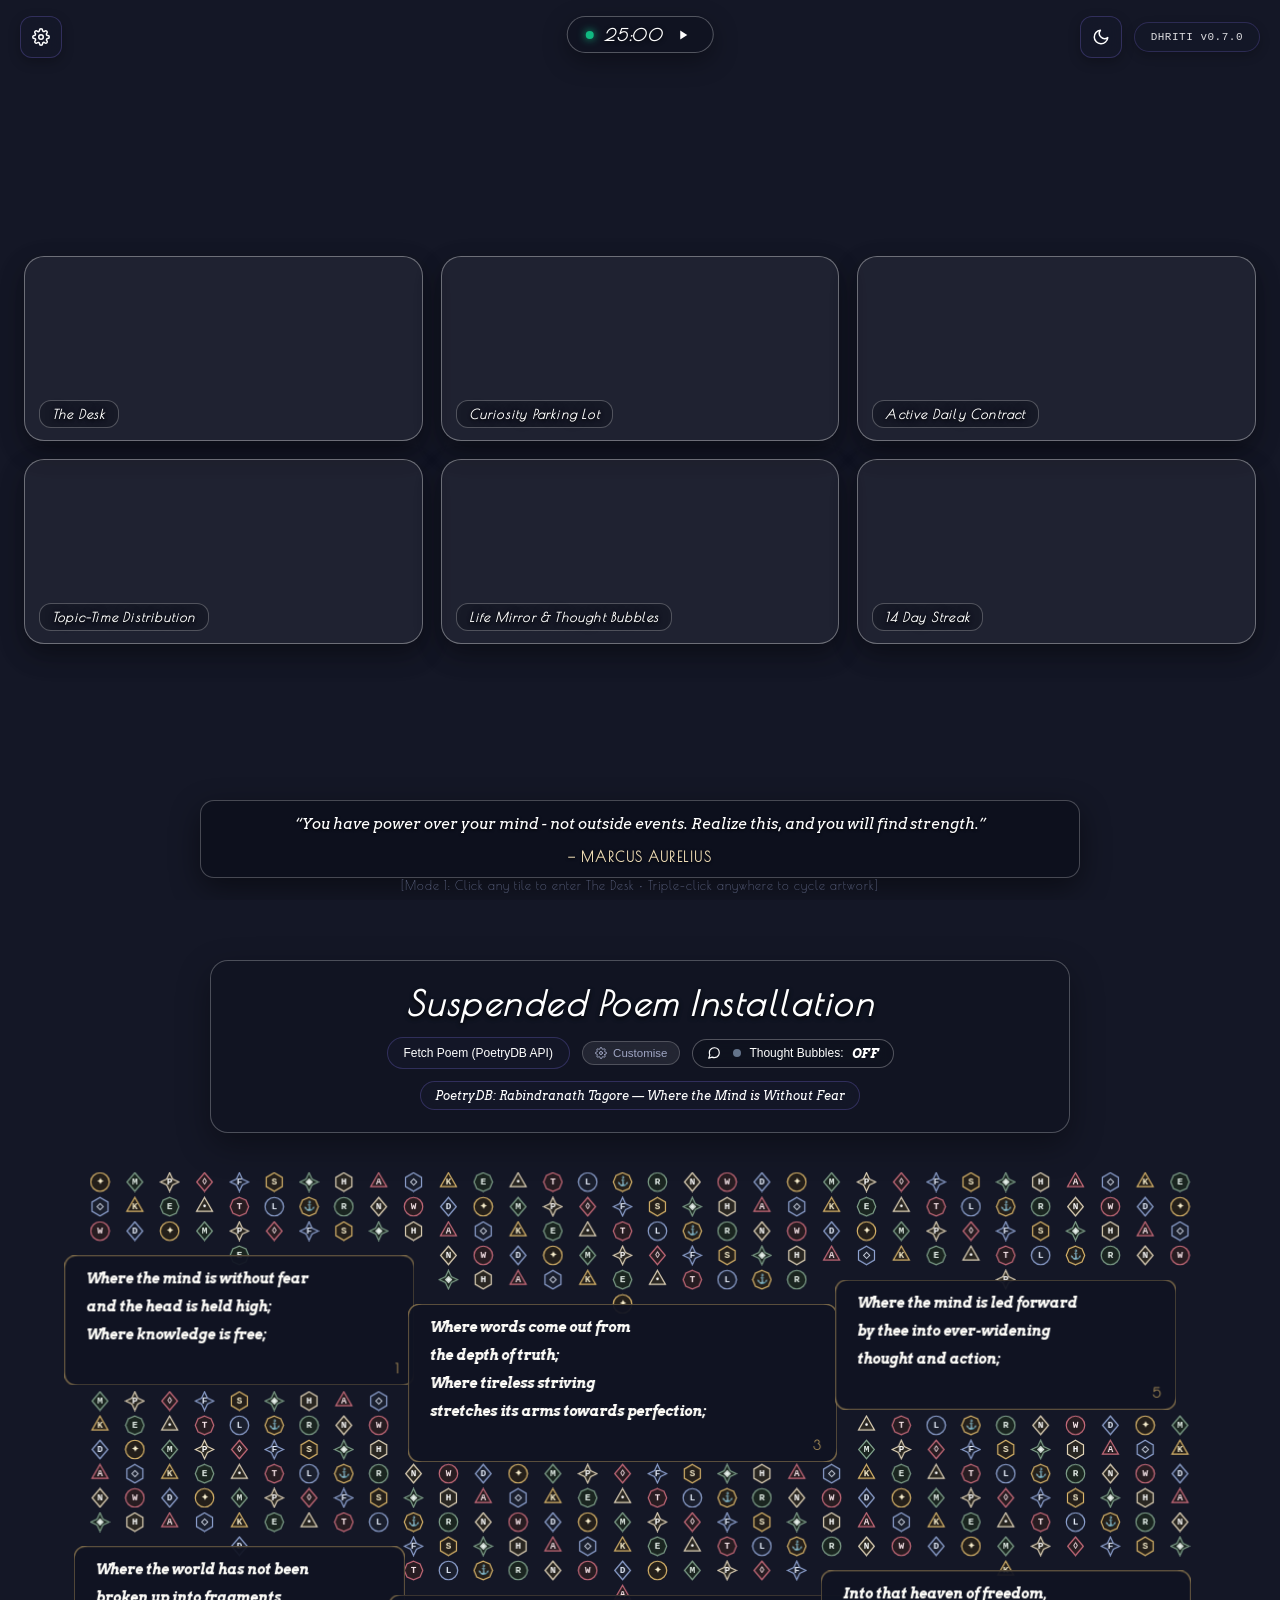
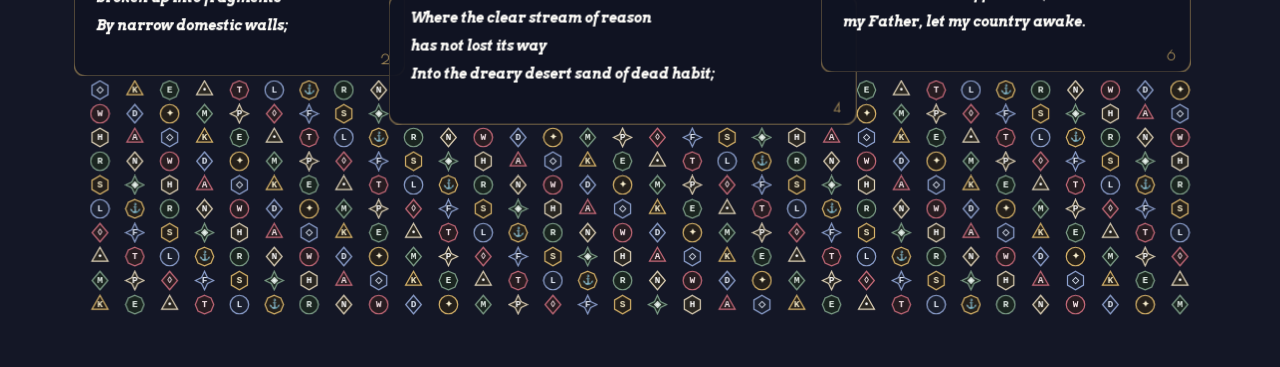
==== dashboard/index.html @ 97488446 "feat: amend design laws (L-4r/L-9r) to semantic on-device inspection, add autostart, checklist overl" ====
<!DOCTYPE html>
<html lang="en">
<head>
  <meta charset="UTF-8">
  <meta name="viewport" content="width=device-width, initial-scale=1.0">
  <title>Dhriti — Tactile Dual-Mode Focus Dashboard</title>
  <link rel="stylesheet" href="style.css?v=4">
  <link rel="preconnect" href="https://fonts.googleapis.com">
  <link rel="preconnect" href="https://fonts.gstatic.com" crossorigin>
  <link href="https://fonts.googleapis.com/css2?family=Arvo:ital,wght@0,400;0,700;1,400;1,700&family=Poiret+One&display=swap" rel="stylesheet">
</head>
<body class="theme-dark mode-picture">

  <!-- Full-bleed Painting Background Underlay -->
  <div class="painting-canvas-underlay" id="painting-underlay"></div>

  <!-- Floating Screensaver Thought Bubbles Layer (Life Mirror D-092) -->
  <div id="thought-bubble-layer"></div>



  <!-- Top Floating Header Bar -->
  <header class="top-header" id="top-header">
    <div class="header-left">
      <button class="icon-btn" id="btn-settings" title="Dashboard & Gallery Settings">
        <svg width="18" height="18" viewBox="0 0 24 24" fill="none" stroke="currentColor" stroke-width="2" stroke-linecap="round" stroke-linejoin="round">
          <circle cx="12" cy="12" r="3"></circle>
          <path d="M19.4 15a1.65 1.65 0 0 0 .33 1.82l.06.06a2 2 0 0 1 0 2.83 2 2 0 0 1-2.83 0l-.06-.06a1.65 1.65 0 0 0-1.82-.33 1.65 1.65 0 0 0-1 1.51V21a2 2 0 0 1-2 2 2 2 0 0 1-2-2v-.09A1.65 1.65 0 0 0 9 19.4a1.65 1.65 0 0 0-1.82.33l-.06.06a2 2 0 0 1-2.83 0 2 2 0 0 1 0-2.83l.06-.06a1.65 1.65 0 0 0 .33-1.82 1.65 1.65 0 0 0-1.51-1H3a2 2 0 0 1-2-2 2 2 0 0 1 2-2h.09A1.65 1.65 0 0 0 4.6 9a1.65 1.65 0 0 0-.33-1.82l-.06-.06a2 2 0 0 1 0-2.83 2 2 0 0 1 2.83 0l.06.06a1.65 1.65 0 0 0 1.82.33H9a1.65 1.65 0 0 0 1-1.51V3a2 2 0 0 1 2-2 2 2 0 0 1 2 2v.09a1.65 1.65 0 0 0 1 1.51 1.65 1.65 0 0 0 1.82-.33l.06-.06a2 2 0 0 1 2.83 0 2 2 0 0 1 0 2.83l-.06.06a1.65 1.65 0 0 0-.33 1.82V9a1.65 1.65 0 0 0 1.51 1H21a2 2 0 0 1 2 2 2 2 0 0 1-2 2h-.09a1.65 1.65 0 0 0-1.51 1z"></path>
        </svg>
      </button>
    </div>
    <div class="header-right">
      <div class="header-pomo-pill" id="header-pomo-pill" title="Click to view Pomodoro or toggle timer">
        <span class="pomo-dot" id="header-pomo-dot"></span>
        <span class="pomo-time" id="header-pomo-time">25:00</span>
        <button type="button" class="pomo-quick-btn" id="header-pomo-toggle" title="Play / Pause Pomodoro">
          <svg id="header-pomo-play-icon" width="12" height="12" viewBox="0 0 24 24" fill="currentColor">
            <polygon points="5 3 19 12 5 21 5 3"></polygon>
          </svg>
          <svg id="header-pomo-pause-icon" width="12" height="12" viewBox="0 0 24 24" fill="currentColor" style="display: none;">
            <rect x="6" y="4" width="4" height="16"></rect>
            <rect x="14" y="4" width="4" height="16"></rect>
          </svg>
        </button>
      </div>
      <button class="icon-btn" id="btn-theme-toggle" title="Toggle Dark / Light Theme">
        <svg id="theme-icon-dark" width="18" height="18" viewBox="0 0 24 24" fill="none" stroke="currentColor" stroke-width="2" stroke-linecap="round" stroke-linejoin="round">
          <path d="M21 12.79A9 9 0 1 1 11.21 3 7 7 0 0 0 21 12.79z"></path>
        </svg>
        <svg id="theme-icon-light" width="18" height="18" viewBox="0 0 24 24" fill="none" stroke="currentColor" stroke-width="2" stroke-linecap="round" stroke-linejoin="round" style="display: none;">
          <circle cx="12" cy="12" r="5"></circle>
          <line x1="12" y1="1" x2="12" y2="3"></line>
          <line x1="12" y1="21" x2="12" y2="23"></line>
          <line x1="4.22" y1="4.22" x2="5.64" y2="5.64"></line>
          <line x1="18.36" y1="18.36" x2="19.78" y2="19.78"></line>
          <line x1="1" y1="12" x2="3" y2="12"></line>
          <line x1="21" y1="12" x2="23" y2="12"></line>
          <line x1="4.22" y1="19.78" x2="5.64" y2="18.36"></line>
          <line x1="18.36" y1="5.64" x2="19.78" y2="4.22"></line>
        </svg>
      </button>
      <div class="mode-badge version-pill">
        DHRITI v0.7.0
      </div>
    </div>
  </header>

  <!-- =========================================================================
       MODE 1: Tactile Art, Quote & Suspended Poem Viewport
       ========================================================================= -->
  <main class="hero-viewport" id="hero-viewport">

    <!-- Tactile Bento Grid: 6 Unnumbered Glass Tiles (3x2) Directly Above Quote -->
    <div class="grid-board" id="grid-board">

      <!-- 1. The Desk Tile -->
      <div class="tile-wrapper">
        <div class="tactile-tile" data-tile-id="2" data-view="desk" title="Click to open The Desk">
          <div class="tile-face tile-face-front">
            <span class="tile-front-badge">The Desk</span>
          </div>
          <div class="tile-face tile-face-back">
            <div class="widget-header">
              <span class="widget-title">The Desk</span>
              <span class="widget-badge success">Sovereign</span>
            </div>
            <div class="capsule-box" style="margin-bottom: 6px;">
              <div class="capsule-key">Next Concrete Step</div>
              <div class="capsule-value" id="tile-anchor-next">Finalize tactile Lego texture projection and app shell routing.</div>
            </div>
            <div class="capsule-box">
              <div class="capsule-key">Active Blocker</div>
              <div class="capsule-value" id="tile-anchor-blocker">None detected. Sovereign execution path unobstructed.</div>
            </div>
          </div>
        </div>
      </div>

      <!-- 2. Curiosity Parking Lot Tile -->
      <div class="tile-wrapper">
        <div class="tactile-tile" data-tile-id="4" data-view="parking" title="Click to open Curiosity Parking Lot">
          <div class="tile-face tile-face-front">
            <span class="tile-front-badge">Curiosity Parking Lot</span>
          </div>
          <div class="tile-face tile-face-back">
            <div class="widget-header">
              <span class="widget-title">Curiosity Parking Lot</span>
              <span class="widget-badge info">Cold Review</span>
            </div>
            <div class="metric-row">
              <span class="metric-label">Parked Items</span>
              <span class="metric-val" id="tile-parking-count">2 waiting</span>
            </div>
            <div class="capsule-box" style="margin-top: 8px;">
              <div class="capsule-key">Latest Thought</div>
              <div class="capsule-value" id="tile-parking-latest" style="font-size: 11.5px; line-height: 1.35;">Consider PyTorch WASM inference for local text embeddings</div>
            </div>
          </div>
        </div>
      </div>

      <!-- 3. Active Daily Contract Tile -->
      <div class="tile-wrapper">
        <div class="tactile-tile" data-tile-id="1" data-view="tasks" title="Click to open Active Tasks Contract">
          <div class="tile-face tile-face-front">
            <span class="tile-front-badge">Active Daily Contract</span>
          </div>
          <div class="tile-face tile-face-back">
            <div class="widget-header">
              <span class="widget-title">Active Daily Contract</span>
              <span class="widget-badge success">3 Targets</span>
            </div>
            <div class="metric-row" style="margin-bottom: 4px;">
              <span class="metric-label">Tactile Lego Projection</span>
              <span class="card-badge success">machine_check</span>
            </div>
            <div class="metric-row" style="margin-bottom: 4px;">
              <span class="metric-label">Modern App Shell</span>
              <span class="card-badge success">pytest_pass</span>
            </div>
            <div class="metric-row">
              <span class="metric-label">Life Mirror Thought Bubbles</span>
              <span class="card-badge info">browser_verify</span>
            </div>
          </div>
        </div>
      </div>

      <!-- 4. Topic-Time Distribution Tile -->
      <div class="tile-wrapper">
        <div class="tactile-tile" data-tile-id="0" data-view="topics" title="Click to open Topics & Time Distribution">
          <div class="tile-face tile-face-front">
            <span class="tile-front-badge">Topic-Time Distribution</span>
          </div>
          <div class="tile-face tile-face-back">
            <div class="widget-header">
              <span class="widget-title">Topic-Time</span>
              <span class="widget-badge info">Honest Metrics</span>
            </div>
            <div class="topic-bars-container" style="display: flex; flex-direction: column; gap: 4px; margin-top: 2px;">
              <div class="topic-bar-row">
                <div class="topic-bar-header"><span class="topic-domain">github.com</span><span class="topic-dur">2.3h</span></div>
                <div class="topic-track"><div class="topic-fill stage-fill" style="width: 78%;"></div></div>
              </div>
              <div class="topic-bar-row">
                <div class="topic-bar-header"><span class="topic-domain">localhost:7311</span><span class="topic-dur">1.3h</span></div>
                <div class="topic-track"><div class="topic-fill stage-fill" style="width: 44%;"></div></div>
              </div>
              <div class="topic-bar-row">
                <div class="topic-bar-header"><span class="topic-domain">google.com</span><span class="topic-dur">0.4h</span></div>
                <div class="topic-track"><div class="topic-fill aud-fill" style="width: 14%;"></div></div>
              </div>
            </div>
          </div>
        </div>
      </div>

      <!-- 5. Life Mirror & Thought Bubbles Tile -->
      <div class="tile-wrapper">
        <div class="tactile-tile" data-tile-id="3" data-view="mirror" title="Click to open Life Mirror & Thought Bubbles">
          <div class="tile-face tile-face-front">
            <span class="tile-front-badge">Life Mirror & Thought Bubbles</span>
          </div>
          <div class="tile-face tile-face-back">
            <div class="widget-header">
              <span class="widget-title">Life Mirror & Thought Bubbles</span>
              <span class="widget-badge success">Drifting</span>
            </div>
            <div class="metric-row">
              <span class="metric-label">Thought Bubbles</span>
              <span class="metric-val" id="tile-mirror-status">Gentle Drift</span>
            </div>
            <div class="metric-row">
              <span class="metric-label">Life Alternatives</span>
              <span class="metric-val" id="tile-mirror-count">3 offline items</span>
            </div>
            <div class="capsule-box" style="margin-top: 8px;">
              <div class="capsule-key">Design Law L-8</div>
              <div class="capsule-value" style="font-size: 11px;">Surfaced via drifting bubbles, zero nagging.</div>
            </div>
          </div>
        </div>
      </div>

      <!-- 6. 14 Day Streak Tile (Diverts directly to Honest Metrics & Statistics) -->
      <div class="tile-wrapper">
        <div class="tactile-tile" data-tile-id="5" data-view="stats" title="Click to view Honest Metrics & 14 Day Streak">
          <div class="tile-face tile-face-front">
            <span class="tile-front-badge">14 Day Streak</span>
          </div>
          <div class="tile-face tile-face-back">
            <div class="widget-header">
              <span class="widget-title">14 Day Streak</span>
              <span class="widget-badge success">Honest Metrics</span>
            </div>
            <div class="stat-figure" style="font-size: 38px; margin: 8px 0 2px 0;">14</div>
            <div class="stat-meta" style="margin-bottom: 6px;">Consecutive Run Days</div>
            <div class="capsule-box" style="margin-top: auto;">
              <div class="capsule-value">Neutral completion record (L-2 verified). Sovereign continuity.</div>
            </div>
          </div>
        </div>
      </div>

    </div>

    <!-- Bottom Middle Translucent Quote Bar (Image Structure Reference) -->
    <div class="bottom-quote-bar" id="floating-quote">
      <span class="quote-text arvo-regular-italic" id="quote-text">“You have power over your mind - not outside events. Realize this, and you will find strength.”</span>
      <span class="quote-author poiret-one-regular" id="quote-author">— Marcus Aurelius</span>
    </div>

  </main>

  <!-- Mode 1 Scrollable Physics-Based Hanging Poem Section -->
  <section class="poem-section" id="poem-section">
    <div class="poem-section-header">
      <h2 class="poem-section-title poiret-one-regular">Suspended Poem Installation</h2>
      <div style="margin-top: 14px; display: flex; align-items: center; justify-content: center; gap: 12px; flex-wrap: wrap;">
        <button class="icon-text-btn" id="btn-fetch-poetrydb-quick">Fetch Poem (PoetryDB API)</button>
        <button class="icon-text-btn chimes-config-trigger" id="btn-toggle-play-panel" title="Customise Cloth & Sound Configuration">
          <svg width="12" height="12" viewBox="0 0 24 24" fill="none" stroke="currentColor" stroke-width="2" stroke-linecap="round" stroke-linejoin="round" style="vertical-align: middle; margin-right: 3px;">
            <circle cx="12" cy="12" r="3"></circle>
            <path d="M19.4 15a1.65 1.65 0 0 0 .33 1.82l.06.06a2 2 0 0 1 0 2.83 2 2 0 0 1-2.83 0l-.06-.06a1.65 1.65 0 0 0-1.82-.33 1.65 1.65 0 0 0-1 1.51V21a2 2 0 0 1-2 2 2 2 0 0 1-2-2v-.09A1.65 1.65 0 0 0 9 19.4a1.65 1.65 0 0 0-1.82.33l-.06.06a2 2 0 0 1-2.83 0 2 2 0 0 1 0-2.83l.06-.06a1.65 1.65 0 0 0 .33-1.82 1.65 1.65 0 0 0-1.51-1H3a2 2 0 0 1-2-2 2 2 0 0 1 2-2h.09A1.65 1.65 0 0 0 4.6 9a1.65 1.65 0 0 0-.33-1.82l-.06-.06a2 2 0 0 1 0-2.83 2 2 0 0 1 2.83 0l.06.06a1.65 1.65 0 0 0 1.82.33H9a1.65 1.65 0 0 0 1-1.51V3a2 2 0 0 1 2-2 2 2 0 0 1 2 2v.09a1.65 1.65 0 0 0 1 1.51 1.65 1.65 0 0 0 1.82-.33l.06-.06a2 2 0 0 1 2.83 0 2 2 0 0 1 0 2.83l-.06.06a1.65 1.65 0 0 0-.33 1.82V9a1.65 1.65 0 0 0 1.51 1H21a2 2 0 0 1 2 2 2 2 0 0 1-2 2h-.09a1.65 1.65 0 0 0-1.51 1z"></path>
          </svg>
          Customise
        </button>
        <button class="icon-text-btn bubble-toggle-pill" id="btn-toggle-thought-bubbles" title="Toggle Screensaver Floating Thought Bubbles (OFF / AUTO / ON)">
          <svg width="14" height="14" viewBox="0 0 24 24" fill="none" stroke="currentColor" stroke-width="2" stroke-linecap="round" stroke-linejoin="round" style="vertical-align: middle; margin-right: 4px;">
            <path d="M21 11.5a8.38 8.38 0 0 1-.9 3.8 8.5 8.5 0 0 1-7.6 4.7 8.38 8.38 0 0 1-3.8-.9L3 21l1.9-5.7a8.38 8.38 0 0 1-.9-3.8 8.5 8.5 0 0 1 4.7-7.6 8.38 8.38 0 0 1 3.8-.9h.5a8.48 8.48 0 0 1 8 8v.5z"></path>
          </svg>
          <span class="bubble-toggle-dot state-off" id="bubble-dot-poem"></span>
          Thought Bubbles: <span id="bubbles-mode-label" class="arvo-bold-italic">OFF</span>
        </button>
        <span class="poetrydb-status-pill arvo-regular-italic" id="poetrydb-status-pill">PoetryDB: Rabindranath Tagore — Where the Mind is Without Fear</span>
      </div>
    </div>
    <div class="poem-canvas-container">
      <!-- Configuration Panel (Closed by default, opens on Customise click) -->
      <div class="chimes-play-panel" id="chimes-play-panel" style="display: none;">
        <div class="tp-title-bar">
          <span class="tp-title">Customise</span>
          <button type="button" class="tp-collapse-btn" id="tp-collapse-toggle" title="Close panel">✕</button>
        </div>

        <div class="tp-content" id="tp-content">
          <!-- Folder 1: Destination -->
          <div class="tp-folder">
            <div class="tp-folder-header">
              <span class="tp-folder-title">DESTINATION</span>
              <span class="tp-folder-icon">()</span>
            </div>
            <div class="tp-row">
              <label class="tp-label" for="tp-country-select">Country</label>
              <div class="tp-control">
                <select class="tp-select" id="tp-country-select">
                  <option value="china" selected>China</option>
                  <option value="japan">Japan</option>
                  <option value="vietnam">Vietnam</option>
                  <option value="india">India</option>
                  <option value="kazakhstan">Kazakhstan</option>
                  <option value="russia">Russia</option>
                  <option value="france">France</option>
                  <option value="uk">UK</option>
                  <option value="norway">Norway</option>
                  <option value="italy">Italy</option>
                  <option value="usa">USA</option>
                  <option value="brazil">Brazil</option>
                  <option value="iran">Iran</option>
                </select>
              </div>
            </div>
          </div>

          <!-- Folder 2: Cloth -->
          <div class="tp-folder">
            <div class="tp-folder-header">
              <span class="tp-folder-title">CLOTH</span>
              <span class="tp-folder-icon">()</span>
            </div>
            <div class="tp-row">
              <label class="tp-label">Width</label>
              <div class="tp-control slider-num-pair">
                <input type="range" class="tp-slider" id="tp-slider-width" min="300" max="1600" step="10" value="1080">
                <input type="number" class="tp-num-input" id="tp-num-width" min="300" max="1600" step="10" value="1080">
              </div>
            </div>
            <div class="tp-row">
              <label class="tp-label">Height</label>
              <div class="tp-control slider-num-pair">
                <input type="range" class="tp-slider" id="tp-slider-height" min="300" max="1200" step="10" value="680">
                <input type="number" class="tp-num-input" id="tp-num-height" min="300" max="1200" step="10" value="680">
              </div>
            </div>
            <div class="tp-row">
              <label class="tp-label">Columns</label>
              <div class="tp-control slider-num-pair">
                <input type="range" class="tp-slider" id="tp-slider-gridW" min="10" max="60" step="1" value="32">
                <input type="number" class="tp-num-input" id="tp-num-gridW" min="10" max="60" step="1" value="32">
              </div>
            </div>
            <div class="tp-row">
              <label class="tp-label">Rows</label>
              <div class="tp-control slider-num-pair">
                <input type="range" class="tp-slider" id="tp-slider-gridH" min="10" max="60" step="1" value="32">
                <input type="number" class="tp-num-input" id="tp-num-gridH" min="10" max="60" step="1" value="32">
              </div>
            </div>
            <div class="tp-row-action">
              <button type="button" class="tp-btn-rebuild" id="tp-btn-rebuild">Rebuild cloth</button>
            </div>
          </div>

          <!-- Folder 3: Motion & Sound -->
          <div class="tp-folder">
            <div class="tp-folder-header">
              <span class="tp-folder-title">MOTION & SOUND</span>
              <span class="tp-folder-icon">()</span>
            </div>
            <div class="tp-row">
              <label class="tp-label">Gravity</label>
              <div class="tp-control slider-num-pair">
                <input type="range" class="tp-slider" id="tp-slider-gravity" min="0" max="2" step="0.05" value="0.20">
                <input type="number" class="tp-num-input" id="tp-num-gravity" min="0" max="2" step="0.05" value="0.20">
              </div>
            </div>
            <div class="tp-row">
              <label class="tp-label">Damping</label>
              <div class="tp-control slider-num-pair">
                <input type="range" class="tp-slider" id="tp-slider-damping" min="0.5" max="1.02" step="0.001" value="0.990">
                <input type="number" class="tp-num-input" id="tp-num-damping" min="0.5" max="1.02" step="0.001" value="0.990">
              </div>
            </div>
            <div class="tp-row">
              <label class="tp-label">Precision</label>
              <div class="tp-control slider-num-pair">
                <input type="range" class="tp-slider" id="tp-slider-iterations" min="1" max="20" step="1" value="5">
                <input type="number" class="tp-num-input" id="tp-num-iterations" min="1" max="20" step="1" value="5">
              </div>
            </div>
            <div class="tp-row">
              <label class="tp-label">Stretch</label>
              <div class="tp-control slider-num-pair">
                <input type="range" class="tp-slider" id="tp-slider-stretch" min="1.0" max="2.0" step="0.01" value="1.10">
                <input type="number" class="tp-num-input" id="tp-num-stretch" min="1.0" max="2.0" step="0.01" value="1.10">
              </div>
            </div>
            <div class="tp-row">
              <label class="tp-label">Compress</label>
              <div class="tp-control slider-num-pair">
                <input type="range" class="tp-slider" id="tp-slider-compress" min="0.01" max="1.0" step="0.01" value="0.02">
                <input type="number" class="tp-num-input" id="tp-num-compress" min="0.01" max="1.0" step="0.01" value="0.02">
              </div>
            </div>
            <div class="tp-row">
              <label class="tp-label">Touch radius</label>
              <div class="tp-control slider-num-pair">
                <input type="range" class="tp-slider" id="tp-slider-mouseSize" min="100" max="10000" step="50" value="5000">
                <input type="number" class="tp-num-input" id="tp-num-mouseSize" min="100" max="10000" step="50" value="5000">
              </div>
            </div>
            <div class="tp-row">
              <label class="tp-label">Touch force</label>
              <div class="tp-control slider-num-pair">
                <input type="range" class="tp-slider" id="tp-slider-mouseStrength" min="1" max="10" step="1" value="4">
                <input type="number" class="tp-num-input" id="tp-num-mouseStrength" min="1" max="10" step="1" value="4">
              </div>
            </div>
            <div class="tp-row">
              <label class="tp-label" for="tp-check-chimes">Door chimes</label>
              <div class="tp-control">
                <input type="checkbox" class="tp-checkbox" id="tp-check-chimes" checked>
              </div>
            </div>
            <div class="tp-row">
              <label class="tp-label">Chime volume</label>
              <div class="tp-control slider-num-pair">
                <input type="range" class="tp-slider" id="tp-slider-volume" min="0" max="1" step="0.01" value="0.28">
                <input type="number" class="tp-num-input" id="tp-num-volume" min="0" max="1" step="0.01" value="0.28">
              </div>
            </div>
            <div class="tp-row">
              <label class="tp-label" for="tp-check-contain">Keep in bounds</label>
              <div class="tp-control">
                <input type="checkbox" class="tp-checkbox" id="tp-check-contain">
              </div>
            </div>
          </div>
        </div>
      </div>

      <canvas id="chimes-canvas"></canvas>
    </div>
  </section>

  <!-- Ambient Bottom Note -->
  <div class="return-note-fixed poiret-one-regular" id="return-note-fixed">
    [Mode 1: Click any tile to enter The Desk • Triple-click anywhere to cycle artwork]
  </div>


  <!-- =========================================================================
       MODE 2: Modern Executive App Shell (The Desk & Full Workstation)
       ========================================================================= -->
  <div class="app-shell" id="app-shell" style="display: none;">

    <!-- Persistent Left Navigation Sidebar -->
    <aside class="shell-sidebar" id="shell-sidebar">
      <div class="sidebar-header">
        <div class="sidebar-brand">
          <span class="brand-glyph">◈</span>
          <span class="brand-text">DHRITI</span>
        </div>
        <button type="button" class="sidebar-toggle-btn" id="btn-toggle-sidebar" title="Collapse Sidebar (‹)">
          <span id="sidebar-toggle-arrow">‹</span>
        </button>
      </div>

      <!-- Navigation Menu -->
      <nav class="sidebar-nav">
        <button class="nav-item active" data-view="desk">
          <svg width="17" height="17" viewBox="0 0 24 24" fill="none" stroke="currentColor" stroke-width="2"><rect x="3" y="3" width="7" height="7"></rect><rect x="14" y="3" width="7" height="7"></rect><rect x="14" y="14" width="7" height="7"></rect><rect x="3" y="14" width="7" height="7"></rect></svg>
          <span>The Desk</span>
        </button>
        <button class="nav-item" data-view="focus">
          <svg width="17" height="17" viewBox="0 0 24 24" fill="none" stroke="currentColor" stroke-width="2"><circle cx="12" cy="12" r="10"></circle><polyline points="12 6 12 12 16 14"></polyline></svg>
          <span>Focus Engine</span>
        </button>
        <button class="nav-item" data-view="tasks">
          <svg width="17" height="17" viewBox="0 0 24 24" fill="none" stroke="currentColor" stroke-width="2"><path d="M9 11l3 3L22 4"></path><path d="M21 12v7a2 2 0 0 1-2 2H5a2 2 0 0 1-2-2V5a2 2 0 0 1 2-2h11"></path></svg>
          <span>Active Tasks</span>
        </button>
        <button class="nav-item" data-view="completed">
          <svg width="17" height="17" viewBox="0 0 24 24" fill="none" stroke="currentColor" stroke-width="2"><polyline points="20 6 9 17 4 12"></polyline></svg>
          <span>Completed</span>
        </button>
        <button class="nav-item" data-view="topics">
          <svg width="17" height="17" viewBox="0 0 24 24" fill="none" stroke="currentColor" stroke-width="2"><circle cx="12" cy="12" r="10"></circle><path d="M4.93 4.93l4.24 4.24"></path><path d="M14.83 9.17l4.24-4.24"></path><path d="M14.83 14.83l4.24 4.24"></path><path d="M9.17 14.83l-4.24 4.24"></path></svg>
          <span>Topics & Time</span>
        </button>
        <button class="nav-item" data-view="parking">
          <svg width="17" height="17" viewBox="0 0 24 24" fill="none" stroke="currentColor" stroke-width="2"><rect x="3" y="4" width="18" height="18" rx="2" ry="2"></rect><line x1="16" y1="2" x2="16" y2="6"></line><line x1="8" y1="2" x2="8" y2="6"></line><line x1="3" y1="10" x2="21" y2="10"></line></svg>
          <span>Curiosity Parking Lot</span>
        </button>
        <button class="nav-item" data-view="mirror">
          <svg width="17" height="17" viewBox="0 0 24 24" fill="none" stroke="currentColor" stroke-width="2"><path d="M21 16V8a2 2 0 0 0-1-1.73l-7-4a2 2 0 0 0-2 0l-7 4A2 2 0 0 0 3 8v8a2 2 0 0 0 1 1.73l7 4a2 2 0 0 0 2 0l7-4A2 2 0 0 0 21 16z"></path></svg>
          <span>Life Mirror & Thought Bubbles</span>
        </button>
        <button class="nav-item" data-view="backlog">
          <svg width="17" height="17" viewBox="0 0 24 24" fill="none" stroke="currentColor" stroke-width="2"><line x1="8" y1="6" x2="21" y2="6"></line><line x1="8" y1="12" x2="21" y2="12"></line><line x1="8" y1="18" x2="21" y2="18"></line><line x1="3" y1="6" x2="3.01" y2="6"></line><line x1="3" y1="12" x2="3.01" y2="12"></line><line x1="3" y1="18" x2="3.01" y2="18"></line></svg>
          <span>Dynamic Backlog</span>
        </button>
        <button class="nav-item" data-view="guard">
          <svg width="17" height="17" viewBox="0 0 24 24" fill="none" stroke="currentColor" stroke-width="2"><path d="M12 22s8-4 8-10V5l-8-3-8 3v7c0 6 8 10 8 10z"></path></svg>
          <span>Guard Governors</span>
        </button>
        <button class="nav-item" data-view="stats">
          <svg width="17" height="17" viewBox="0 0 24 24" fill="none" stroke="currentColor" stroke-width="2"><line x1="18" y1="20" x2="18" y2="10"></line><line x1="12" y1="20" x2="12" y2="4"></line><line x1="6" y1="20" x2="6" y2="14"></line></svg>
          <span>Honest Stats</span>
        </button>
        <button class="nav-item" data-view="ledger">
          <svg width="17" height="17" viewBox="0 0 24 24" fill="none" stroke="currentColor" stroke-width="2"><path d="M14 2H6a2 2 0 0 0-2 2v16a2 2 0 0 0 2 2h12a2 2 0 0 0 2-2V8z"></path><polyline points="14 2 14 8 20 8"></polyline><line x1="16" y1="13" x2="8" y2="13"></line><line x1="16" y1="17" x2="8" y2="17"></line><polyline points="10 9 9 9 8 9"></polyline></svg>
          <span>Audit Ledger</span>
        </button>
        <button class="nav-item" data-view="settings">
          <svg width="17" height="17" viewBox="0 0 24 24" fill="none" stroke="currentColor" stroke-width="2"><circle cx="12" cy="12" r="3"></circle><path d="M19.4 15a1.65 1.65 0 0 0 .33 1.82l.06.06a2 2 0 0 1 0 2.83 2 2 0 0 1-2.83 0l-.06-.06a1.65 1.65 0 0 0-1.82-.33 1.65 1.65 0 0 0-1 1.51V21a2 2 0 0 1-2 2 2 2 0 0 1-2-2v-.09A1.65 1.65 0 0 0 9 19.4a1.65 1.65 0 0 0-1.82.33l-.06.06a2 2 0 0 1-2.83 0 2 2 0 0 1 0-2.83l.06-.06a1.65 1.65 0 0 0 .33-1.82 1.65 1.65 0 0 0-1.51-1H3a2 2 0 0 1-2-2 2 2 0 0 1 2-2h.09A1.65 1.65 0 0 0 4.6 9a1.65 1.65 0 0 0-.33-1.82l-.06-.06a2 2 0 0 1 0-2.83 2 2 0 0 1 2.83 0l.06.06a1.65 1.65 0 0 0 1.82.33H9a1.65 1.65 0 0 0 1-1.51V3a2 2 0 0 1 2-2 2 2 0 0 1 2 2v.09a1.65 1.65 0 0 0 1 1.51 1.65 1.65 0 0 0 1.82-.33l.06-.06a2 2 0 0 1 2.83 0 2 2 0 0 1 0 2.83l-.06.06a1.65 1.65 0 0 0-.33 1.82V9a1.65 1.65 0 0 0 1.51 1H21a2 2 0 0 1 2 2 2 2 0 0 1-2 2h-.09a1.65 1.65 0 0 0-1.51 1z"></path></svg>
          <span>Settings</span>
        </button>
      </nav>

      <!-- Sidebar Foot Controls -->
      <div class="sidebar-footer">
        <button class="lockdown-btn" id="btn-lockdown" title="Strengthen guards immediately (Asymmetric consent L-6)">
          <svg width="15" height="15" viewBox="0 0 24 24" fill="none" stroke="currentColor" stroke-width="2"><rect x="3" y="11" width="18" height="11" rx="2" ry="2"></rect><path d="M7 11V7a5 5 0 0 1 10 0v4"></path></svg>
          <span>Daily Lockdown</span>
        </button>
      </div>
    </aside>

    <!-- Main View Content Area -->
    <main class="shell-content" id="shell-content">

      <!-- Floating Sidebar Re-expand Tab (Appears when sidebar collapsed) -->
      <button type="button" class="sidebar-expand-tab" id="btn-expand-sidebar-tab" title="Open Sidebar (›)" style="display: none;">
        <span>›</span>
      </button>

      <!-- View 1: The Desk -->
      <section class="shell-view active" id="view-desk">
        <div class="view-header">
          <div>
            <h1 class="view-title">The Desk</h1>
            <p class="view-subtitle">Executive overview: contract state, topic distribution, return anchor, and stage ratio.</p>
          </div>
          <div class="view-actions">
            <button type="button" class="btn-sec btn-sm" id="btn-sync-youtube-top" title="Sync YouTube Watch Later & Liked Videos into Vidura">Sync YouTube Queue</button>
            <span class="session-pill active">Session Active: 42m</span>
          </div>
        </div>

        <!-- 4 Top Executive Stat Cards -->
        <div class="desk-stats-grid">
          <div class="stat-card">
            <div class="stat-meta">Active Daily Contract</div>
            <div class="stat-figure" id="desk-contract-target">3 Targets</div>
            <div class="stat-note">2 verified with machine proof</div>
          </div>
          <div class="stat-card">
            <div class="stat-meta">Stage Output Ratio</div>
            <div class="stat-figure" id="desk-stage-figure">88%</div>
            <div class="stat-note">Reference band: 70–80% (Endorsed)</div>
          </div>
          <div class="stat-card">
            <div class="stat-meta">Consecutive Run Days</div>
            <div class="stat-figure" id="desk-streak-figure">14</div>
            <div class="stat-note">Neutral completion record (L-2)</div>
          </div>
          <div class="stat-card">
            <div class="stat-meta">Decompression Zone</div>
            <div class="stat-figure" id="desk-decomp-figure">Ready</div>
            <div class="stat-note">90m bounded release upon finish</div>
          </div>
        </div>

        <!-- Bento Grid for The Desk (Cards sized naturally without internal scrolling) -->
        <div class="desk-layout-grid">

          <!-- Return Anchor Capsule (Wide) -->
          <div class="desk-card card-span-2">
            <div class="card-head">
              <span class="card-title">Return Anchor (D-090 Resume Capsule)</span>
              <span class="card-badge success">Sovereign State</span>
            </div>
            <div class="card-body">
              <div class="capsule-box" style="margin-bottom: 12px;">
                <div class="capsule-key">Next Concrete Step</div>
                <div class="capsule-value" id="desk-anchor-next">Finalize tactile Lego texture projection and app shell routing.</div>
              </div>
              <div class="capsule-box">
                <div class="capsule-key">Active Blocker</div>
                <div class="capsule-value" id="desk-anchor-blocker">None detected. Sovereign execution path unobstructed.</div>
              </div>
            </div>
          </div>

          <!-- Stage Ratio Donut & Wall Card -->
          <div class="desk-card card-span-1">
            <div class="card-head">
              <span class="card-title">Stage Ratio Donut</span>
              <span class="card-badge info">Output / Input</span>
            </div>
            <div class="card-body centered-body">
              <canvas id="donut-stage-canvas" width="160" height="160"></canvas>
              <div class="donut-legend">
                <div><span class="legend-dot stage"></span> Stage: 88% (3h 40m)</div>
                <div><span class="legend-dot aud"></span> Audience: 12% (30m)</div>
              </div>
            </div>
          </div>

          <!-- Topic-Time Distribution Stacked Bar (D-091 / L-11 Honest Metrics) -->
          <div class="desk-card card-span-2">
            <div class="card-head">
              <span class="card-title">Topic-Time Distribution (Hours per Domain)</span>
              <span class="card-badge info">Honest Metrics</span>
            </div>
            <div class="card-body">
              <p class="chart-desc">Decomposes activity by domain segment (Stage vs Audience / drift) rather than guilt-inducing generic screen time.</p>
              <div class="topic-bars-container" id="desk-topic-bars">
                <!-- Rendered dynamically -->
              </div>
              <div class="inline-add-row" id="topic-add-row" style="margin-top: 14px;">
                <input type="text" class="form-input inline-input" id="new-topic-domain" placeholder="e.g: github.com (Code & Docs)">
                <input type="number" class="form-input inline-input-short" id="new-topic-minutes" placeholder="e.g: 45m" min="1" max="600">
                <button type="button" class="btn-sec inline-add-btn" id="btn-add-topic">+ Add Topic</button>
              </div>
            </div>
          </div>

          <!-- Decompression Zone Status Card (D-018 & D-091) -->
          <div class="desk-card card-span-1">
            <div class="card-head">
              <span class="card-title">Decompression Status</span>
              <span class="card-badge warning">Transition Lock</span>
            </div>
            <div class="card-body">
              <div class="metric-row">
                <span class="metric-label">Status</span>
                <span class="metric-val" id="decomp-status-val">Armed on Target Finish</span>
              </div>
              <div class="metric-row">
                <span class="metric-label">Remaining Duration</span>
                <span class="metric-val" id="decomp-duration-val">90 min max</span>
              </div>
              <div class="metric-row">
                <span class="metric-label">Springboard Strikes</span>
                <span class="metric-val" id="decomp-strikes-val">0 / 4</span>
              </div>
              <div class="capsule-box" style="margin-top: 10px;">
                <div class="capsule-key">Decompression Rules</div>
                <div class="capsule-value">Google Search & images allowed. Video and entertainment blocked. Leaps trigger auto-revert.</div>
              </div>
            </div>
          </div>

          <!-- Quick Park Input Card -->
          <div class="desk-card card-span-3">
            <div class="card-head">
              <span class="card-title">Curiosity Parking Lot — Quick Capture</span>
              <span class="card-badge info">Cold Review Mail Slot</span>
            </div>
            <div class="card-body">
              <div class="form-row">
                <input type="text" class="form-input" id="quick-park-input" placeholder="e.g: Review distributed consensus paper or rabbit-hole URL...">
                <button class="btn-primary" id="btn-quick-park">Park Thought</button>
              </div>
              <div class="park-feedback" id="quick-park-feedback"></div>
            </div>
          </div>

          <!-- Daily Vidura Surfacing Card: Recall-Before-Reveal (D-098) -->
          <div class="desk-card card-span-3" id="card-vidura-recall">
            <div class="card-head">
              <span class="card-title">Vidura Memory: Recall-Before-Reveal (Evening Surfacing)</span>
              <div style="display: flex; align-items: center; gap: 8px;">
                <span class="card-badge info" id="vidura-domain-pill">Domain: General</span>
                <span class="card-badge warning" id="vidura-effort-pill">Effort: 30min</span>
              </div>
            </div>
            <div class="card-body">
              <div id="vidura-recall-masked-view">
                <div class="capsule-box" style="margin-bottom: 12px;">
                  <div class="capsule-key">Anti-Recency Prompt</div>
                  <div class="capsule-value" id="vidura-prompt-text" style="font-size: 13.5px; font-weight: 500; line-height: 1.5;">
                    Loading today's uninspected archive item...
                  </div>
                </div>
                <div style="display: flex; gap: 10px; align-items: center; flex-wrap: wrap; margin-bottom: 8px;">
                  <input type="text" class="form-input" id="vidura-recall-input" placeholder="Recall: Why did you save this or what context does it belong to?" style="flex: 1; min-width: 280px;">
                  <button type="button" class="btn-primary" id="btn-vidura-unlock">I Remember (Unlock)</button>
                  <button type="button" class="btn-sec" id="btn-vidura-forgot">Forgot</button>
                  <button type="button" class="btn-sec" id="btn-vidura-skip">Skip</button>
                </div>
                <div style="font-size: 11.5px; opacity: 0.65; margin-top: 4px;">
                  Honest retrieval practice: answering reinforces memory consolidation before exposing the link.
                </div>
              </div>
              <div id="vidura-recall-revealed-view" style="display: none; margin-top: 8px;">
                <div class="capsule-box" style="margin-bottom: 12px; border-left: 3px solid #00b894;">
                  <div class="capsule-key" id="vidura-revealed-status" style="color: #00b894; font-weight: 600;">Item Unlocked</div>
                  <div class="capsule-value" id="vidura-revealed-title" style="font-size: 14.5px; font-weight: 600; margin-bottom: 4px;"></div>
                  <div id="vidura-revealed-desc" style="font-size: 12px; opacity: 0.8; margin-bottom: 8px;"></div>
                  <div style="display: flex; gap: 10px; align-items: center; flex-wrap: wrap;">
                    <a href="#" target="_blank" class="btn-primary btn-sm" id="vidura-revealed-link" style="text-decoration: none; display: inline-flex; align-items: center; gap: 6px;">
                      Open Original Resource
                    </a>
                    <span id="vidura-revealed-meta" style="font-size: 11px; opacity: 0.6;"></span>
                  </div>
                </div>
              </div>
            </div>
          </div>

        </div>
      </section>

      <!-- View 2: Focus Engine -->
      <section class="shell-view" id="view-focus">
        <div class="view-header">
          <div>
            <h1 class="view-title">Pomodoro Focus Engine</h1>
            <p class="view-subtitle">Ultradian rhythm timer with pure procedural alarms and ambient noise generator.</p>
          </div>
        </div>

        <div class="focus-layout-grid">
          <!-- Main Timer Display -->
          <div class="desk-card card-span-2">
            <div class="card-head">
              <span class="card-title">Focus Interval</span>
              <span class="card-badge info" id="focus-phase-badge">Focus Zone</span>
            </div>
            <div class="card-body timer-body">
              <div class="big-timer-display" id="focus-big-timer">25:00</div>
              <div class="focus-preset-row">
                <button class="pomo-preset-btn active" data-preset="standard">Standard 25/5</button>
                <button class="pomo-preset-btn" data-preset="extended">Extended 50/15</button>
                <button class="pomo-preset-btn" data-preset="deep">Deep Work 100/30</button>
              </div>
              <div class="focus-actions-row">
                <button class="pomo-btn primary" id="btn-focus-start">Start Focus</button>
                <button class="pomo-btn secondary" id="btn-focus-reset">Reset</button>
              </div>
            </div>
          </div>

          <!-- Procedural Sound Catalog (D-095) -->
          <div class="desk-card card-span-1">
            <div class="card-head">
              <span class="card-title">Procedural Alarm Tone</span>
              <span class="card-badge success">Zero Audio Samples</span>
            </div>
            <div class="card-body">
              <div class="form-group">
                <label class="form-label">Sound Profile</label>
                <select class="form-select" id="alarm-sound-select">
                  <option value="singing_bowl">Tibetan Singing Bowl</option>
                  <option value="wind_chimes">Wind Chimes (Pythagorean)</option>
                  <option value="bicycle_bell">Bicycle Bell</option>
                  <option value="temple_bell">Temple Bell</option>
                  <option value="digital_beep">Digital Beep</option>
                  <option value="toy_honk">Toy Honk</option>
                  <option value="clown_horn">Clown Horn</option>
                  <option value="drum_crash">Drum Crash</option>
                  <option value="klaxon">Subtle Klaxon</option>
                </select>
              </div>
              <button class="btn-sec" id="btn-test-alarm" style="width: 100%; margin-top: 8px;">Test Selected Tone</button>

              <div style="margin-top: 24px;">
                <label class="form-label">Ambient Noise Generator</label>
                <div class="noise-type-row">
                  <label><input type="radio" name="noise-type" value="brown" checked> Brown</label>
                  <label><input type="radio" name="noise-type" value="pink"> Pink</label>
                  <label><input type="radio" name="noise-type" value="white"> White</label>
                </div>
                <div class="slider-control-group" style="margin-top: 10px;">
                  <div class="slider-header">
                    <span class="slider-title">Noise Volume</span>
                    <span class="slider-value-pill" id="val-noise-vol">30%</span>
                  </div>
                  <input type="range" class="styled-range-slider" id="slider-noise-vol" min="0" max="100" value="30">
                </div>
                <button class="btn-primary" id="btn-toggle-noise" style="width: 100%; margin-top: 10px;">Start Ambient Noise</button>
              </div>
            </div>
          </div>
        </div>
      </section>

      <!-- View 3: Active Tasks & Balancer -->
      <section class="shell-view" id="view-tasks">
        <div class="view-header">
          <div>
            <h1 class="view-title">Active Contract Tasks</h1>
            <p class="view-subtitle">Today's committed evidence-bearing deliverables.</p>
          </div>
          <div class="view-actions">
            <button class="btn-primary" id="btn-open-poison-modal">Pick Your Poison</button>
          </div>
        </div>

        <div class="desk-card">
          <div class="card-head">
            <span class="card-title">Committed Tasks</span>
            <span class="card-badge info">Proof Enforced</span>
          </div>
          <div class="card-body">
            <div class="task-list-table" id="contract-task-list">
              <!-- Rendered via app.js -->
            </div>
            <div class="inline-add-row" id="task-add-row" style="margin-top: 14px;">
              <input type="text" class="form-input inline-input" id="new-task-title" placeholder="e.g: Complete compiler AST optimization (1.5u)">
              <button type="button" class="btn-sec inline-add-btn" id="btn-add-task">+ Add Target</button>
            </div>
          </div>
        </div>
      </section>

      <!-- View 4: Completed Tasks -->
      <section class="shell-view" id="view-completed">
        <div class="view-header">
          <div>
            <h1 class="view-title">Completed Work</h1>
            <p class="view-subtitle">Tamper-evident record of verified deliverables.</p>
          </div>
        </div>

        <div class="desk-card">
          <div class="card-head">
            <span class="card-title">Completed Items</span>
            <span class="card-badge success">Verified</span>
          </div>
          <div class="card-body">
            <div class="task-list-table" id="completed-task-list">
              <!-- Rendered via app.js -->
            </div>
          </div>
        </div>
      </section>

      <!-- View 5: Topics & Observation -->
      <section class="shell-view" id="view-topics">
        <div class="view-header">
          <div>
            <h1 class="view-title">Topics & Observation</h1>
            <p class="view-subtitle">Local content-aware tokenization, query springboard detection, and domain breakdowns.</p>
          </div>
        </div>

        <div class="desk-layout-grid">
          <div class="desk-card card-span-2">
            <div class="card-head">
              <span class="card-title">Real-Time Topic Segments</span>
              <span class="card-badge info">Local Tokenizer</span>
            </div>
            <div class="card-body" id="topics-breakdown-container">
              <!-- Rendered dynamically -->
            </div>
          </div>

          <div class="desk-card card-span-1">
            <div class="card-head">
              <span class="card-title">Co-Occurrence Chips</span>
              <span class="card-badge success">Topical Clusters</span>
            </div>
            <div class="card-body" id="co-occurrence-chips-container">
              <!-- Rendered dynamically -->
            </div>
          </div>
        </div>
      </section>

      <!-- View 6: Parking Lot -->
      <section class="shell-view" id="view-parking">
        <div class="view-header">
          <div>
            <h1 class="view-title">Curiosity Parking Lot</h1>
            <p class="view-subtitle">Mid-session captures awaiting cold-state review (L-1 Wall Principle).</p>
          </div>
        </div>

        <!-- Add / Park New Thought in Curiosity Parking Lot -->
        <div class="desk-card" style="margin-bottom: 20px;">
          <div class="card-head">
            <span class="card-title">Park a New Thought or Curiosity</span>
            <span class="card-badge info">Cold Review Mail Slot</span>
          </div>
          <div class="card-body">
            <div class="form-row">
              <input type="text" class="form-input" id="parking-view-input" placeholder="e.g: Review distributed consensus paper or rabbit-hole URL...">
              <button class="btn-primary" id="btn-parking-view-add" style="white-space: nowrap;">+ Add to Parking Lot</button>
            </div>
            <div class="park-feedback" id="parking-view-feedback" style="margin-top: 6px; font-size: 12px; color: var(--accent-emerald);"></div>
          </div>
        </div>

        <div class="desk-card">
          <div class="card-head">
            <span class="card-title">Parked Items</span>
            <span class="card-badge info" id="parking-count-badge">0 Items</span>
          </div>
          <div class="card-body">
            <div class="parking-timeline" id="parking-timeline-container">
              <!-- Rendered dynamically -->
            </div>
          </div>
        </div>
      </section>

      <!-- View 7: Life Mirror -->
      <section class="shell-view" id="view-mirror">
        <div class="view-header">
          <div>
            <h1 class="view-title">Life Mirror & Thought Bubbles</h1>
            <p class="view-subtitle">Cold-declared offline life alternatives surfaced exclusively as non-coercive screensaver thought bubbles (D-092 / L-8).</p>
          </div>
          <div class="view-actions">
            <button class="btn-primary" id="btn-add-life-alt">Declare New Alternative</button>
          </div>
        </div>

        <div class="desk-layout-grid">
          <div class="desk-card card-span-2">
            <div class="card-head">
              <span class="card-title">Declared Life Alternatives Pool</span>
              <span class="card-badge success">Surfaced via Thought Bubbles</span>
            </div>
            <div class="card-body">
              <p class="chart-desc" style="margin-bottom: 14px;">
                As mandated by design law L-2 / L-8, offline life alternatives are never rendered as nagging task lists or rigid checklist rectangles. Instead, they surface exclusively through translucent thought bubbles that gently drift across the painting and dissolve.
              </p>
              <div class="bubbles-pool-grid" id="life-alt-list">
                <!-- Rendered dynamically as organic thought bubble chips -->
              </div>
              <div class="inline-add-row" id="life-add-row" style="margin-top: 14px;">
                <input type="text" class="form-input inline-input" id="quick-life-label" placeholder="e.g: 15m acoustic guitar fingerpicking or physical book chapter">
                <button type="button" class="btn-sec inline-add-btn" id="btn-quick-add-life">+ Add Alternative</button>
              </div>
              <div style="margin-top: 16px; display: flex; gap: 12px; align-items: center; flex-wrap: wrap;">
                <button type="button" class="btn-secondary" id="btn-trigger-test-bubble">Release Test Bubble Now</button>
              </div>
            </div>
          </div>

          <div class="desk-card card-span-1">
            <div class="card-head">
              <span class="card-title">Bubble Scheduling Rules</span>
              <span class="card-badge info">D-092 Spec</span>
            </div>
            <div class="card-body">
              <p class="chart-desc">Floating thought bubbles surface across the painting with uniform random selection. Silent natural expiry without moralizing shame or buttons.</p>
              <div class="metric-row" style="margin-top: 12px;">
                <span class="metric-label">Default State</span>
                <span class="metric-val">OFF (Non-intrusive)</span>
              </div>
              <div class="metric-row">
                <span class="metric-label">Auto Mode</span>
                <span class="metric-val">Decompression Stage Only</span>
              </div>
              <div class="metric-row">
                <span class="metric-label">Daily Bubble Cap</span>
                <span class="metric-val">10 / day</span>
              </div>
              <div class="metric-row">
                <span class="metric-label">Min Floor Gap</span>
                <span class="metric-val">10 seconds</span>
              </div>
              <div class="metric-row">
                <span class="metric-label">Cooldown per Alt</span>
                <span class="metric-val">30 minutes</span>
              </div>
            </div>
          </div>

          <!-- Practice Instruments Routed from Vidura (D-098) -->
          <div class="desk-card card-span-3" id="card-life-instruments">
            <div class="card-head">
              <span class="card-title">Cadence Practice Instruments (Vidura Routing)</span>
              <span class="card-badge success" id="badge-instrument-count">10 Interactive Tools</span>
            </div>
            <div class="card-body">
              <p class="chart-desc" style="margin-bottom: 12px;">
                Interactive tools identified from your personal library, routed into Life Mirror for regular cadence practice exempt from memory decay.
              </p>
              <div class="bubbles-pool-grid" id="vidura-instruments-list">
                <!-- Rendered dynamically -->
              </div>
            </div>
          </div>
        </div>
      </section>

      <!-- View 8: Dynamic Backlog -->
      <section class="shell-view" id="view-backlog">
        <div class="view-header">
          <div>
            <h1 class="view-title">Dynamic Backlog & Unit Balancer</h1>
            <p class="view-subtitle">Standardized effort units: light (0.5u), medium (1u), hard (2u), challenging (3u).</p>
          </div>
          <div class="view-actions">
            <button class="btn-primary" id="btn-eval-autofill">Auto-Fill Light Day</button>
          </div>
        </div>

        <div class="desk-card">
          <div class="card-head">
            <span class="card-title">Backlog Repository</span>
            <span class="card-badge info" id="backlog-count-badge">8 Items</span>
          </div>
          <div class="card-body">
            <div class="backlog-table" id="backlog-table-container">
              <!-- Rendered dynamically -->
            </div>
          </div>
        </div>
      </section>

      <!-- View 9: Guard Governors -->
      <section class="shell-view" id="view-guard">
        <div class="view-header">
          <div>
            <h1 class="view-title">Guard Governors & Prompt Inspection</h1>
            <p class="view-subtitle">ChatGuard 15m budget and semantic topic-divergence testing.</p>
          </div>
        </div>

        <div class="desk-layout-grid">
          <div class="desk-card card-span-2">
            <div class="card-head">
              <span class="card-title">Prompt Divergence Sandbox</span>
              <span class="card-badge info">Local Semantic Test</span>
            </div>
            <div class="card-body">
              <div class="form-group">
                <label class="form-label">Active Session Topic</label>
                <input type="text" class="form-input" id="guard-active-topic" value="Dhriti v0.7.0 Tactile Dashboard and Architecture" readonly>
              </div>
              <div class="form-group">
                <label class="form-label">Test Candidate Prompt</label>
                <textarea class="form-textarea" id="guard-test-prompt" rows="3" placeholder="Enter prompt to evaluate topic alignment..."></textarea>
              </div>
              <button class="btn-primary" id="btn-eval-prompt">Evaluate Prompt Alignment</button>
              <div class="guard-verdict-box" id="guard-verdict-box" style="margin-top: 14px; display: none;"></div>
            </div>
          </div>

          <div class="desk-card card-span-1">
            <div class="card-head">
              <span class="card-title">ChatGuard Budget</span>
              <span class="card-badge success">15m / 15m</span>
            </div>
            <div class="card-body">
              <div class="metric-row">
                <span class="metric-label">Window Remaining</span>
                <span class="metric-val">15m 00s</span>
              </div>
              <div class="metric-row">
                <span class="metric-label">Burst Cooldown</span>
                <span class="metric-val">0s (Ready)</span>
              </div>
              <div class="capsule-box" style="margin-top: 12px;">
                <div class="capsule-key">Enforcement Law L-9</div>
                <div class="capsule-value">Local computation only. Divergence creates a held turn, never an argument.</div>
              </div>
            </div>
          </div>
        </div>
      </section>

      <!-- View 10: Honest Stats -->
      <section class="shell-view" id="view-stats">
        <div class="view-header">
          <div>
            <h1 class="view-title">Honest Metrics & Statistics</h1>
            <p class="view-subtitle">Facts, streaks, run days, and distributions without shame or gamification (L-2).</p>
          </div>
        </div>

        <div class="desk-layout-grid">
          <div class="desk-card card-span-3">
            <div class="card-head">
              <span class="card-title">7-Day Daemon Active Time Distribution</span>
              <span class="card-badge info">Honest Recorded Metrics (L-2)</span>
            </div>
            <div class="card-body">
              <div class="daemon-barchart-container" id="stats-streak-ribbon">
                <!-- Rendered dynamically as 7-day bar chart -->
              </div>
            </div>
          </div>
        </div>
      </section>

      <!-- View 11: Audit Ledger -->
      <section class="shell-view" id="view-ledger">
        <div class="view-header">
          <div>
            <h1 class="view-title">Tamper-Evident Audit Ledger</h1>
            <p class="view-subtitle">Cryptographic SHA-256 event log with timestamp verification.</p>
          </div>
        </div>

        <div class="desk-card">
          <div class="card-head">
            <span class="card-title">Ledger Events</span>
            <span class="card-badge info">SHA-256 Chain</span>
          </div>
          <div class="card-body">
            <div class="ledger-table" id="ledger-events-container">
              <!-- Rendered dynamically -->
            </div>
          </div>
        </div>
      </section>

      <!-- View 12: Settings -->
      <section class="shell-view" id="view-settings">
        <div class="view-header">
          <div>
            <h1 class="view-title">Settings & Customization</h1>
            <p class="view-subtitle">Theme, background painting dials, quote rotation, and bridge configuration.</p>
          </div>
        </div>

        <div class="desk-layout-grid">
          <div class="desk-card card-span-2">
            <div class="card-head">
              <span class="card-title">Underlay Dials & Transparency</span>
              <div style="display: flex; align-items: center; gap: 10px;">
                <button type="button" class="btn-sec btn-sm" id="btn-reset-underlay-shell" title="Reset background wallpaper to 0px blur and 100% brightness">Reset to Defaults</button>
                <span class="card-badge info">Live Canvas</span>
              </div>
            </div>
            <div class="card-body">
              <div class="slider-control-group">
                <div class="slider-header">
                  <span class="slider-title">Background Brightness</span>
                  <span class="slider-value-pill" id="shell-val-brightness">100%</span>
                </div>
                <input type="range" class="styled-range-slider" id="shell-slider-brightness" min="40" max="120" value="100">
              </div>
              <div class="slider-control-group" style="margin-top: 14px;">
                <div class="slider-header">
                  <span class="slider-title">Background Blur Filter</span>
                  <span class="slider-value-pill" id="shell-val-blur">0 px</span>
                </div>
                <input type="range" class="styled-range-slider" id="shell-slider-blur" min="0" max="25" value="0">
              </div>
              <div class="slider-control-group" style="margin-top: 14px;">
                <div class="slider-header">
                  <span class="slider-title">Background Opacity</span>
                  <span class="slider-value-pill" id="shell-val-opacity">100%</span>
                </div>
                <input type="range" class="styled-range-slider" id="shell-slider-opacity" min="20" max="100" value="100">
              </div>
            </div>
          </div>

          <div class="desk-card card-span-1">
            <div class="card-head">
              <span class="card-title">Theme Palette</span>
              <span class="card-badge success">Executive Scale</span>
            </div>
            <div class="card-body">
              <div class="theme-choice-grid">
                <div class="theme-choice-card active" id="shell-theme-card-dark" data-theme="dark">
                  <div class="theme-card-info">
                    <div class="theme-name">Executive Dark</div>
                    <div class="theme-desc">Midnight Navy (#141726, #20253b) with Purple accents (#8b78f6).</div>
                  </div>
                </div>
                <div class="theme-choice-card" id="shell-theme-card-light" data-theme="light">
                  <div class="theme-card-info">
                    <div class="theme-name">Minimal Light</div>
                    <div class="theme-desc">Pure White (#ffffff) with Cyan accents (#00b894).</div>
                  </div>
                </div>
              </div>
            </div>
          </div>

          <!-- Vidura Corpus & YouTube Sync Card -->
          <div class="desk-card card-span-3">
            <div class="card-head">
              <span class="card-title">Vidura Corpus & YouTube Synchronization</span>
              <span class="card-badge info">Personal Archive</span>
            </div>
            <div class="card-body">
              <p class="chart-desc">
                Syncs Watch Later and Liked Videos using session cookies, categorizing items with 4-facet classification (Domain, Intent, Form, Effort).
              </p>
              <div style="display: flex; gap: 12px; align-items: center; margin-top: 12px; flex-wrap: wrap;">
                <button type="button" class="btn-primary" id="btn-sync-youtube">Sync YouTube Queue Now</button>
                <span id="sync-youtube-status" style="font-size: 12.5px; opacity: 0.85;"></span>
              </div>
            </div>
          </div>
        </div>
      </section>

    </main>
  </div>


  <!-- =========================================================================
       Modals: Pick-Your-Poison, Life Alt, Lockdown, Settings
       ========================================================================= -->

  <!-- Pick-Your-Poison Task Equivalence Modal (D-093) -->
  <div class="modal-overlay" id="poison-modal-overlay">
    <div class="styled-modal">
      <div class="modal-header">
        <div class="modal-title">Pick Your Poison — Task Equivalence</div>
        <button class="icon-btn modal-close-btn" id="btn-close-poison">✕</button>
      </div>
      <div class="modal-body">
        <p class="modal-desc">Balanced equivalence baskets automatically calculated from standard units (light = 0.5u, medium = 1u, hard = 2u, challenging = 3u). Choose one option without negotiation.</p>
        <div class="poison-options-grid" id="poison-options-grid">
          <!-- Rendered dynamically -->
        </div>
      </div>
    </div>
  </div>

  <!-- Declare Life Alternative Modal -->
  <div class="modal-overlay" id="life-modal-overlay">
    <div class="styled-modal">
      <div class="modal-header">
        <div class="modal-title">Declare Life Alternative Goal</div>
        <button class="icon-btn modal-close-btn" id="btn-close-life">✕</button>
      </div>
      <div class="modal-body">
        <div class="form-group">
          <label class="form-label">Activity Label (e.g: "Back exercises — min 10m")</label>
          <input type="text" class="form-input" id="new-life-label" placeholder="e.g: 15m acoustic guitar fingerpicking or physical book chapter...">
        </div>
        <div class="form-group">
          <label class="form-label">Category</label>
          <select class="form-select" id="new-life-category">
            <option value="physical">Physical Exercise / Stretch</option>
            <option value="offline_craft">Offline Craft / Instrument</option>
            <option value="nature">Nature / Walk</option>
            <option value="reading">Offline Book Reading</option>
            <option value="rest">Mindful Rest / Meditation</option>
          </select>
        </div>
        <div class="form-group">
          <label class="form-label">Minimum Duration (minutes)</label>
          <input type="number" class="form-input" id="new-life-duration" value="15" min="5" max="180">
        </div>
        <button class="btn-primary" id="btn-save-life-alt" style="width: 100%; margin-top: 10px;">Save to Life Mirror</button>
      </div>
    </div>
  </div>

  <!-- Daily Lockdown Confirmation Modal (L-6 Asymmetric Consent) -->
  <div class="modal-overlay" id="lockdown-modal-overlay">
    <div class="styled-modal">
      <div class="modal-header">
        <div class="modal-title">Confirm Daily Lockdown Engagement</div>
        <button class="icon-btn modal-close-btn" id="btn-close-lockdown">✕</button>
      </div>
      <div class="modal-body">
        <p class="modal-desc">Per Design Law L-6 (Asymmetric Consent): strengthening protection is permitted immediately in hot state. Weakening will require cold-state consent at next day start.</p>
        <div class="capsule-box" style="margin-bottom: 16px;">
          <div class="capsule-key">Engaged Protection</div>
          <div class="capsule-value">All entertainment, social springboards, and non-work domains immediately sealed until tomorrow's window open.</div>
        </div>
        <div class="form-row">
          <button class="btn-primary" id="btn-confirm-lockdown" style="flex: 1;">Engage Lockdown</button>
          <button class="btn-sec" id="btn-cancel-lockdown">Cancel</button>
        </div>
      </div>
    </div>
  </div>

  <!-- Morning Day-Open Ritual Modal (PDF Chapter 4 / 30s Rapid Seal) -->
  <div class="modal-overlay" id="ritual-modal-overlay" style="display: none;">
    <div class="styled-modal" style="max-width: 580px;">
      <div class="modal-header">
        <div class="modal-title" style="display: flex; align-items: center; gap: 8px;">
          <span style="background: rgba(59, 130, 246, 0.2); color: #60a5fa; font-size: 11px; padding: 2px 7px; border-radius: 4px; border: 1px solid rgba(59, 130, 246, 0.4);">DAY-OPEN RITUAL</span>
          <span>Today's Placement Contract</span>
        </div>
        <button class="icon-btn modal-close-btn" id="btn-close-ritual" title="Dismiss modal">✕</button>
      </div>
      <div class="modal-body">
        <p class="modal-desc">
          State your sovereign commitment for <strong id="ritual-modal-date">today</strong>. Sealed cold once per day; changes take effect across all browser overlays.
        </p>

        <div style="margin-bottom: 14px;">
          <label style="display: block; font-size: 12px; color: var(--text-muted); font-weight: 600; text-transform: uppercase; margin-bottom: 6px;">One-Line Focus Contract</label>
          <input type="text" id="ritual-input-line" class="styled-input" placeholder="e.g. Master Tree Traversals & Mock Interview Preparation" style="width: 100%; font-size: 14px; padding: 10px 12px;">
        </div>

        <div style="margin-bottom: 16px;">
          <div style="display: flex; justify-content: space-between; align-items: center; margin-bottom: 6px;">
            <label style="font-size: 12px; color: var(--text-muted); font-weight: 600; text-transform: uppercase;">Declared Targets (Code / Video / Aptitude)</label>
            <button type="button" id="btn-ritual-add-row" style="background: none; border: none; color: #60a5fa; font-size: 12px; font-weight: 600; cursor: pointer;">+ Add Row</button>
          </div>
          <div id="ritual-targets-container" style="display: flex; flex-direction: column; gap: 8px;">
            <!-- Target rows populated dynamically -->
          </div>
        </div>

        <div class="form-row" style="display: flex; gap: 10px; align-items: center;">
          <button class="btn-primary" id="btn-seal-contract" style="flex: 2; padding: 12px 18px; font-weight: 700; background: #3b82f6;">
            Seal Today's Contract
          </button>
          <button class="btn-sec" id="btn-prefill-yesterday" style="flex: 1; padding: 12px 14px; font-size: 12px;" title="Pre-fill from yesterday's plan">
            Use Yesterday's Plan
          </button>
        </div>
        <div id="ritual-seal-status" style="display: none; font-size: 12.5px; color: #10b981; margin-top: 10px; text-align: center;"></div>
      </div>
    </div>
  </div>

  <!-- Legacy Frosted Glass Settings Modal (Kept for quick access) -->
  <div class="settings-overlay" id="settings-overlay">
    <div class="settings-modal">
      <div class="settings-header">
        <div class="settings-title">
          <span>Gallery & Appearance Configuration</span>
        </div>
        <button class="icon-btn" id="btn-close-settings">✕</button>
      </div>
      <div class="settings-body">
        <nav class="settings-tabs-nav">
          <button class="tab-btn active" data-tab="tab-appearance">Appearance & Theme</button>
          <button class="tab-btn" data-tab="tab-art">Art & Gallery</button>
          <button class="tab-btn" data-tab="tab-quotes">Hourly Quotes</button>
          <button class="tab-btn" data-tab="tab-poems">PoetryDB</button>
        </nav>
        <div class="settings-tab-content">
          <!-- Tab: Appearance -->
          <div class="tab-pane active" id="tab-appearance">
            <label class="form-label">Theme Mode</label>
            <div class="theme-choice-grid">
              <div class="theme-choice-card active" id="theme-card-dark" data-theme="dark">
                <div class="theme-card-info">
                  <div class="theme-name">Executive Dark</div>
                  <div class="theme-desc">Purple & Midnight Navy</div>
                </div>
              </div>
              <div class="theme-choice-card" id="theme-card-light" data-theme="light">
                <div class="theme-card-info">
                  <div class="theme-name">Minimal Light</div>
                  <div class="theme-desc">White & Cyan</div>
                </div>
              </div>
            </div>
            <div class="slider-control-group" style="margin-top: 16px;">
              <div class="slider-header">
                <span class="slider-title">Brightness</span>
                <span class="slider-value-pill" id="val-bg-brightness">100%</span>
              </div>
              <input type="range" class="styled-range-slider" id="slider-bg-brightness" min="40" max="120" value="100">
            </div>
            <div class="slider-control-group" style="margin-top: 12px;">
              <div class="slider-header">
                <span class="slider-title">Blur</span>
                <span class="slider-value-pill" id="val-bg-blur">0 px</span>
              </div>
              <input type="range" class="styled-range-slider" id="slider-bg-blur" min="0" max="25" value="0">
            </div>
            <div class="slider-control-group" style="margin-top: 12px;">
              <div class="slider-header">
                <span class="slider-title">Opacity</span>
                <span class="slider-value-pill" id="val-bg-opacity">100%</span>
              </div>
              <input type="range" class="styled-range-slider" id="slider-bg-opacity" min="20" max="100" value="100">
            </div>
            <div style="margin-top: 18px; display: flex; justify-content: flex-end;">
              <button type="button" class="btn-sec btn-sm" id="btn-reset-underlay-modal" title="Reset background wallpaper to 0px blur and 100% brightness">Reset to Defaults</button>
            </div>
          </div>
          <!-- Tab: Art & Local Image Studio -->
          <div class="tab-pane" id="tab-art">
            <div class="gallery-studio-header">
              <div>
                <div class="gallery-studio-title arvo-bold">Local Artwork & Image Studio</div>
                <div class="gallery-studio-subtitle">Upload sets of images directly from your computer. Files are stored permanently in your local server gallery.</div>
              </div>
              <div class="gallery-status-badge" id="gallery-server-status">
                <span class="status-indicator-dot"></span>
                <span id="gallery-status-text">Local Server Permanent Storage</span>
              </div>
            </div>

            <!-- Drag & Drop / Batch File Upload Zone -->
            <div class="upload-dropzone" id="art-upload-dropzone">
              <input type="file" id="local-art-file-input" multiple accept="image/*" style="display: none;">
              <div class="dropzone-icon">
                <svg width="28" height="28" viewBox="0 0 24 24" fill="none" stroke="currentColor" stroke-width="1.8" stroke-linecap="round" stroke-linejoin="round">
                  <path d="M21 15v4a2 2 0 0 1-2 2H5a2 2 0 0 1-2-2v-4"></path>
                  <polyline points="17 8 12 3 7 8"></polyline>
                  <line x1="12" y1="3" x2="12" y2="15"></line>
                </svg>
              </div>
              <div class="dropzone-text">
                <span class="dropzone-primary-text">Drag & drop your set of images here, or <button type="button" class="btn-browse-link" id="btn-browse-images">browse local files</button></span>
                <span class="dropzone-secondary-text">Select multiple images at once (JPEG, PNG, WEBP, GIF, SVG) — permanently saved to local disk</span>
              </div>
              <div class="upload-progress-bar-wrap" id="upload-progress-wrap" style="display: none;">
                <div class="upload-progress-fill" id="upload-progress-fill"></div>
                <span class="upload-progress-text" id="upload-progress-text">Saving to local gallery...</span>
              </div>
            </div>

            <!-- Uploaded Images Controls Bar -->
            <div class="gallery-toolbar">
              <div class="gallery-toolbar-left">
                <span class="gallery-count-pill" id="art-sets-count-pill">1 collection</span>
                <span class="gallery-active-set-indicator" id="gallery-active-set-label" style="font-size: 12.5px; color: var(--accent-primary);">Active Set: Curated Museum Masterpieces</span>
              </div>
              <div class="gallery-toolbar-right">
                <button type="button" class="btn-sec btn-sm" id="btn-refresh-gallery" title="Sync local gallery from disk">Sync Gallery</button>
              </div>
            </div>

            <!-- Artwork Sets & Collections Grid (Stacked Preview Cards) -->
            <div class="gallery-subheading arvo-regular" style="margin-top: 18px;">Artwork Collections & Sets</div>
            <div class="art-sets-grid" id="art-sets-grid"></div>

            <!-- Set Inspector Overlay Modal -->
            <div class="set-inspector-overlay" id="set-inspector-overlay" style="display: none;">
              <div class="set-inspector-modal">
                <div class="set-inspector-header">
                  <div>
                    <h3 class="set-inspector-title arvo-bold" id="set-inspector-title">Collection</h3>
                    <p class="set-inspector-count" id="set-inspector-count">0 artworks</p>
                  </div>
                  <div class="set-inspector-header-actions">
                    <button type="button" class="btn-primary btn-sm" id="btn-use-inspected-set">Use Set as Wallpaper Pool</button>
                    <button type="button" class="icon-btn modal-close-btn" id="btn-close-inspector">✕</button>
                  </div>
                </div>
                <div class="set-inspector-grid" id="set-inspector-grid"></div>
              </div>
            </div>

            <!-- Upload Target Set Modal -->
            <div class="upload-set-modal-overlay" id="upload-set-modal-overlay" style="display: none;">
              <div class="upload-set-modal">
                <div class="modal-header">
                  <div class="modal-title arvo-bold">Add Images to Collection</div>
                  <button type="button" class="icon-btn modal-close-btn" id="btn-close-upload-set-modal">✕</button>
                </div>
                <div class="modal-body" style="padding: 18px 20px;">
                  <p class="set-modal-desc" id="upload-set-files-count" style="color: var(--text-muted); font-size: 13.5px;">Images ready to add.</p>
                  
                  <div class="form-group" style="margin-top: 14px;">
                    <label class="form-label">Destination Collection</label>
                    <select class="form-input" id="upload-target-set-select">
                      <option value="__new__">＋ Create New Set...</option>
                    </select>
                  </div>

                  <div class="form-group" id="group-new-set-name" style="margin-top: 12px;">
                    <label class="form-label">New Set Name</label>
                    <input type="text" class="form-input" id="input-new-set-name" placeholder="e.g: Vagabond Manga, Zen Landscapes, Cyberpunk...">
                  </div>

                  <div class="modal-actions" style="margin-top: 22px; display: flex; justify-content: flex-end; gap: 10px;">
                    <button type="button" class="btn-sec" id="btn-cancel-upload-set">Cancel</button>
                    <button type="button" class="btn-primary" id="btn-confirm-upload-set">Confirm & Save</button>
                  </div>
                </div>
              </div>
            </div>

            <!-- Secondary Fallback: Web URL Import -->
            <details class="gallery-url-accordion" style="margin-top: 22px;">
              <summary class="gallery-url-summary">Or add custom image via Web URL</summary>
              <div class="form-row" style="margin-top: 10px;">
                <input type="text" class="form-input" id="custom-art-url" placeholder="e.g: https://images.unsplash.com/photo-1579783900882-c0d3dad7b119">
                <button class="btn-sec" id="btn-add-art">Add URL</button>
              </div>
            </details>
          </div>
          <!-- Tab: Quotes -->
          <div class="tab-pane" id="tab-quotes">
            <div class="form-group">
              <label class="form-label">Add Motivational Quote</label>
              <textarea class="form-textarea" id="new-quote-text" rows="2" placeholder="e.g: When you think you are going to get into a deadlock, seize victory by taking a different approach."></textarea>
              <div class="form-row" style="margin-top: 8px;">
                <input type="text" class="form-input" id="new-quote-author" placeholder="e.g: Miyamoto Musashi">
                <button class="btn-primary" id="btn-add-quote">Add Quote</button>
              </div>
            </div>
            <div class="item-manager-list" id="quotes-manager-list"></div>
          </div>
          <!-- Tab: PoetryDB -->
          <div class="tab-pane" id="tab-poems">
            <button class="btn-primary" id="btn-fetch-poetrydb-modal" style="width: 100%;">Fetch Random Poem from PoetryDB</button>
            <div class="poetrydb-status-pill arvo-regular-italic" id="poetrydb-status-modal" style="margin-top: 8px;">Ready to query PoetryDB</div>
            <div class="author-chip-grid" style="display: flex; gap: 8px; flex-wrap: wrap; margin-top: 16px;">
              <button class="author-chip" data-author="Emily Dickinson">Emily Dickinson</button>
              <button class="author-chip" data-author="Rabindranath Tagore">Rabindranath Tagore</button>
              <button class="author-chip" data-author="John Keats">John Keats</button>
              <button class="author-chip" data-author="Robert Frost">Robert Frost</button>
            </div>
          </div>
        </div>
      </div>
    </div>
  </div>

  <!-- Scripts -->
  <script src="audio_synth.js?v=4"></script>
  <script src="physics_chimes.js?v=4"></script>
  <script src="thought_bubbles.js?v=4"></script>
  <script src="app.js?v=4"></script>
</body>
</html>
---- dashboard/style.css ----
/* ==========================================================================
   Dhriti Tactile Dual-Mode Focus Dashboard Styles (v0.7.0+)
   Mode 1: Art, Quote & Suspended Poem Mode (Default)
   Mode 2: Modern Executive App Shell & The Desk
   Themes: Executive Dark (Purple/Navy) & Minimal Light (White/Cyan)
   ========================================================================== */

@font-face {
  font-family: 'Aqua';
  src: url('fonts/aqua.ttf') format('truetype');
  font-weight: 100 900;
  font-style: normal;
  font-display: swap;
}

:root, body.theme-dark {
  --bg-image: url('https://images.unsplash.com/photo-1579783900882-c0d3dad7b119?auto=format&fit=crop&w=2000&q=85');
  --bg-canvas: #141726;
  --sidebar-bg: #111422;
  --sidebar-border: rgba(139, 120, 246, 0.15);

  /* Dark Executive Theme: Midnight Navy & Royal Purple (Image 1 reference) */
  --card-bg-front: rgba(255, 255, 255, 0.05);
  --card-bg-back: #20253b;
  --card-border-back: rgba(139, 120, 246, 0.22);
  --card-border-active: rgba(139, 120, 246, 0.65);
  --card-shadow-back: 0 16px 38px rgba(0, 0, 0, 0.55);

  --text-main: #ffffff;
  --text-muted: #a0a7c4;
  --text-dim: #6d7596;

  /* Cohesive Purple Accent Scale (from Image 1) */
  --accent-primary: #8b78f6;
  --accent-secondary: #b4a8fb;
  --accent-light: #e0dbfc;
  --accent-track: #2a304e;
  --accent-glow: rgba(139, 120, 246, 0.45);
  --accent-emerald: #10b981;
  --accent-amber: #f59e0b;
  --accent-rose: #f43f5e;
  --accent-cyan: #06b6d4;

  --capsule-bg: #16192b;
  --capsule-border: rgba(139, 120, 246, 0.2);
  --capsule-key-color: #b4a8fb;
  --capsule-val-color: #f1f5f9;

  --btn-primary-bg: #7c69ef;
  --btn-primary-hover: #9080fb;
  --btn-primary-text: #ffffff;
  --btn-sec-bg: #282e4d;
  --btn-sec-hover: #353c63;
  --btn-sec-text: #e0dbfc;

  --badge-bg: rgba(139, 120, 246, 0.16);
  --badge-color: #c4bbf0;
  --progress-fill: linear-gradient(90deg, #6c5ce7, #8b78f6);

  /* Live Underlay Controls (Bright & Crystal Clear by default: 0px blur) */
  --dash-bg-brightness: 1;
  --dash-bg-blur: 0px;
  --dash-bg-opacity: 1;

  --glass-bg: rgba(20, 24, 42, 0.80);
  --glass-border: rgba(139, 120, 246, 0.25);
  --modal-bg: #1b1f35;
  --modal-border: rgba(139, 120, 246, 0.35);

  --font-display: 'Poiret One', -apple-system, sans-serif;
  --font-aqua: 'Aqua', -apple-system, sans-serif;
  --font-serif: 'Arvo', Georgia, serif;
  --font-sans: -apple-system, BlinkMacSystemFont, 'Segoe UI', Roboto, Helvetica, Arial, sans-serif;
  --font-mono: ui-monospace, SFMono-Regular, Menlo, Monaco, Consolas, monospace;
}

body.theme-light {
  --bg-canvas: #f1f5f9;
  --sidebar-bg: #ffffff;
  --sidebar-border: #e2e8f0;

  /* Light Theme: Pure White Cards & Cyan/Teal (Image 2 reference) */
  --card-bg-front: rgba(255, 255, 255, 0.04);
  --card-bg-back: #ffffff;
  --card-border-back: #e2e8f0;
  --card-border-active: rgba(0, 184, 148, 0.65);
  --card-shadow-back: 0 10px 30px rgba(0, 0, 0, 0.08);

  --text-main: #0f172a;
  --text-muted: #64748b;
  --text-dim: #94a3b8;

  /* Cyan & Teal Accent Scale (from Image 2) */
  --accent-primary: #00b894;
  --accent-secondary: #06b6d4;
  --accent-light: #0ea5e9;
  --accent-track: #e2e8f0;
  --accent-glow: rgba(0, 184, 148, 0.35);
  --accent-emerald: #00b894;
  --accent-amber: #e17055;
  --accent-rose: #d63031;
  --accent-cyan: #0984e3;

  --capsule-bg: #f8fafc;
  --capsule-border: #e2e8f0;
  --capsule-key-color: #0891b2;
  --capsule-val-color: #1e293b;

  --btn-primary-bg: #00b894;
  --btn-primary-hover: #00a383;
  --btn-primary-text: #ffffff;
  --btn-sec-bg: #f1f5f9;
  --btn-sec-hover: #e2e8f0;
  --btn-sec-text: #1e293b;

  --badge-bg: rgba(0, 184, 148, 0.12);
  --badge-color: #00b894;
  --progress-fill: linear-gradient(90deg, #00b894, #06b6d4);

  --dash-bg-brightness: 1;
  --dash-bg-blur: 0px;
  --dash-bg-opacity: 1;

  --glass-bg: rgba(255, 255, 255, 0.88);
  --glass-border: rgba(226, 232, 240, 0.9);
  --modal-bg: #ffffff;
  --modal-border: #cbd5e1;
}

/* User-Specified Curated Font Utilities */
.aqua-font {
  font-family: var(--font-aqua);
}

.poiret-one-regular {
  font-family: "Poiret One", sans-serif;
  font-weight: 400;
  font-style: normal;
}

.arvo-regular {
  font-family: "Arvo", serif;
  font-weight: 400;
  font-style: normal;
}

.arvo-bold {
  font-family: "Arvo", serif;
  font-weight: 700;
  font-style: normal;
}

.arvo-regular-italic {
  font-family: "Arvo", serif;
  font-weight: 400;
  font-style: italic;
}

.arvo-bold-italic {
  font-family: "Arvo", serif;
  font-weight: 700;
  font-style: italic;
}

* {
  box-sizing: border-box;
  margin: 0;
  padding: 0;
  -webkit-font-smoothing: antialiased;
}

html, body {
  width: 100%;
  min-height: 100vh;
  background-color: var(--bg-canvas);
  color: var(--text-main);
  font-family: var(--font-sans);
  overflow-x: hidden;
}

/* Base Painting Full-Bleed Background Underlay */
.painting-canvas-underlay {
  position: fixed;
  inset: 0;
  width: 100vw;
  height: 100vh;
  background-image: var(--bg-image);
  background-size: cover;
  background-position: center;
  background-attachment: fixed;
  z-index: 0;
  pointer-events: none;
  opacity: var(--dash-bg-opacity, 1);
  filter: blur(var(--dash-bg-blur, 0px)) brightness(var(--dash-bg-brightness, 1));
  transition: opacity 0.5s ease, filter 0.5s ease;
}

body.mode-dashboard .painting-canvas-underlay {
  opacity: var(--dash-bg-opacity, 1);
  filter: blur(var(--dash-bg-blur, 0px)) brightness(var(--dash-bg-brightness, 1));
}

/* Floating Screensaver Thought Bubbles Layer (Life Mirror D-092) */
#thought-bubble-layer {
  position: fixed;
  inset: 0;
  pointer-events: none;
  z-index: 85;
  overflow: hidden;
}

.mini-timer-pill {
  display: none !important;
}

/* Top Floating Header Bar */
.top-header {
  position: fixed;
  top: 16px;
  left: 20px;
  right: 20px;
  display: flex;
  justify-content: space-between;
  align-items: center;
  z-index: 100;
  pointer-events: none;
}

.top-header > * {
  pointer-events: auto;
}

.header-left, .header-right {
  display: flex;
  align-items: center;
  gap: 12px;
}

.icon-btn {
  background: var(--glass-bg);
  border: 1px solid var(--glass-border);
  backdrop-filter: blur(14px);
  -webkit-backdrop-filter: blur(14px);
  color: var(--text-main);
  width: 42px;
  height: 42px;
  border-radius: 12px;
  display: flex;
  align-items: center;
  justify-content: center;
  cursor: pointer;
  font-size: 16px;
  transition: all 0.25s ease;
  box-shadow: 0 4px 12px rgba(0, 0, 0, 0.25);
}

.icon-btn:hover {
  background: rgba(255, 255, 255, 0.15);
  border-color: var(--accent-primary);
  transform: translateY(-2px);
}

.nav-switch-btn {
  background: var(--glass-bg);
  border: 1px solid var(--glass-border);
  backdrop-filter: blur(14px);
  -webkit-backdrop-filter: blur(14px);
  color: var(--accent-primary);
  font-weight: 600;
  font-size: 13px;
  padding: 10px 18px;
  border-radius: 20px;
  cursor: pointer;
  transition: all 0.25s ease;
  box-shadow: 0 4px 14px rgba(0, 0, 0, 0.25);
}

.nav-switch-btn:hover {
  background: var(--accent-primary);
  color: #ffffff;
  transform: translateY(-2px);
}

.mode-badge {
  background: var(--glass-bg);
  border: 1px solid var(--glass-border);
  backdrop-filter: blur(14px);
  -webkit-backdrop-filter: blur(14px);
  padding: 8px 16px;
  border-radius: 30px;
  font-size: 13px;
  font-weight: 500;
  letter-spacing: 0.5px;
  display: flex;
  align-items: center;
  gap: 8px;
  box-shadow: 0 4px 12px rgba(0, 0, 0, 0.25);
  cursor: pointer;
  user-select: none;
  transition: all 0.2s ease;
}

.mode-badge:hover {
  border-color: var(--accent-primary);
  transform: translateY(-1px);
  box-shadow: 0 4px 16px var(--accent-glow);
}

.version-pill {
  font-family: var(--font-mono);
  font-size: 11px;
  opacity: 0.85;
}

/* Persistent Header Pomodoro Timer Pill */
.header-pomo-pill {
  display: inline-flex;
  align-items: center;
  gap: 10px;
  padding: 6px 14px;
  background: var(--capsule-bg);
  border: 1px solid var(--accent-primary);
  border-radius: 20px;
  font-family: var(--font-display);
  box-shadow: 0 2px 10px var(--accent-glow);
  transition: all 0.25s ease;
  user-select: none;
  cursor: pointer;
}

/* In Photo Mode (Still Mode): Centered, Ultra-Translucent Pure Glass (Photo Completely Unobstructed) */
body:not(.mode-dashboard) .header-pomo-pill,
body.mode-picture .header-pomo-pill {
  position: fixed;
  top: 16px;
  left: 50%;
  transform: translateX(-50%);
  z-index: 101;
  padding: 8px 18px;
  background: rgba(10, 14, 26, 0.32);
  border: 1px solid rgba(255, 255, 255, 0.28);
  box-shadow: 0 8px 24px rgba(0, 0, 0, 0.35);
  backdrop-filter: none !important;
  -webkit-backdrop-filter: none !important;
}

body:not(.mode-dashboard) .header-pomo-pill:hover,
body.mode-picture .header-pomo-pill:hover {
  background: rgba(10, 14, 26, 0.48);
  border-color: rgba(255, 255, 255, 0.45);
  transform: translateX(-50%) translateY(-1px);
}

body.theme-light:not(.mode-dashboard) .header-pomo-pill,
body.theme-light.mode-picture .header-pomo-pill {
  background: rgba(255, 255, 255, 0.28);
  border: 1px solid rgba(255, 255, 255, 0.65);
  box-shadow: 0 6px 20px rgba(0, 0, 0, 0.12);
}

body.theme-light:not(.mode-dashboard) .header-pomo-pill:hover,
body.theme-light.mode-picture .header-pomo-pill:hover {
  background: rgba(255, 255, 255, 0.38);
  border-color: rgba(255, 255, 255, 0.85);
}

.pomo-dot {
  width: 8px;
  height: 8px;
  border-radius: 50%;
  background-color: var(--accent-emerald);
  box-shadow: 0 0 8px var(--accent-emerald);
  transition: background-color 0.3s ease;
}

body.theme-light .pomo-dot {
  background-color: #0f172a;
  box-shadow: 0 0 4px rgba(15, 23, 42, 0.5);
}

.header-pomo-pill.running .pomo-dot {
  animation: pomo-pulse 1.8s infinite;
}

@keyframes pomo-pulse {
  0% { transform: scale(0.9); opacity: 0.7; }
  50% { transform: scale(1.3); opacity: 1; }
  100% { transform: scale(0.9); opacity: 0.7; }
}

/* Hide word "FOCUS" / phase inside timer pill everywhere */
.pomo-phase {
  display: none !important;
}

/* Timer text: Strictly Pure White in Dark Mode, Deep Charcoal/Black in Light Mode (NEVER Violet) */
.header-pomo-pill .pomo-time,
#header-pomo-time {
  font-family: var(--font-display) !important;
  font-size: 16.5px !important;
  font-weight: 700 !important;
  font-style: italic !important;
  letter-spacing: 1.5px !important;
  color: #ffffff !important;
  min-width: 48px;
  text-align: center;
  text-shadow: 0 1px 4px rgba(0, 0, 0, 0.85);
}

body.theme-light .header-pomo-pill .pomo-time,
body.theme-light #header-pomo-time {
  color: #0f172a !important;
  text-shadow: 0 1px 3px rgba(255, 255, 255, 0.95), 0 0 8px rgba(255, 255, 255, 0.6) !important;
}

/* In Dashboard Mode: Restored in Right Header without Covering Content */
body.mode-dashboard .header-pomo-pill {
  position: relative;
  top: auto;
  left: auto;
  transform: none;
  background: var(--capsule-bg);
  border: 1px solid var(--accent-primary);
  box-shadow: 0 2px 10px var(--accent-glow);
}

body.mode-dashboard .header-pomo-pill:hover {
  transform: translateY(-1px);
}

body.mode-dashboard .header-pomo-pill .pomo-time {
  font-family: var(--font-display) !important;
  font-size: 14.5px !important;
  font-weight: 700 !important;
  font-style: italic !important;
  color: var(--text-main) !important;
  text-shadow: none !important;
}

.pomo-quick-btn {
  background: none;
  border: none;
  color: #ffffff;
  cursor: pointer;
  display: flex;
  align-items: center;
  justify-content: center;
  padding: 3px 5px;
  border-radius: 4px;
  transition: all 0.15s ease;
}

.pomo-quick-btn:hover {
  color: #f1dfb8;
  transform: scale(1.1);
}

body.theme-light .pomo-quick-btn {
  color: #0f172a;
}

body.theme-light .pomo-quick-btn:hover {
  color: #334155;
}

.status-dot {
  width: 8px;
  height: 8px;
  border-radius: 50%;
  background-color: var(--accent-emerald);
  box-shadow: 0 0 8px var(--accent-emerald);
  animation: pulse-dot 2.5s infinite;
}

@keyframes pulse-dot {
  0%, 100% { opacity: 1; transform: scale(1); }
  50% { opacity: 0.4; transform: scale(0.85); }
}

/* =========================================================================
   MODE 1: Tactile Lego Blocks Grid & Seamless Texture Projection
   ========================================================================= */

.hero-viewport {
  position: relative;
  width: 100vw;
  height: 100vh;
  display: flex;
  flex-direction: column;
  align-items: center;
  justify-content: center;
  padding: 65px 24px 35px 24px;
  z-index: 10;
  overflow: hidden;
}

body.mode-dashboard .hero-viewport {
  display: none !important;
}

body.mode-dashboard .poem-section {
  display: none !important;
}

body.mode-dashboard .return-note-fixed {
  display: none !important;
}

.grid-board {
  display: grid;
  grid-template-columns: repeat(3, 1fr);
  gap: 18px;
  width: 100%;
  max-width: 1360px;
  margin: 0 auto 30px auto;
  align-items: center;
  perspective: 1200px;
  position: relative;
  z-index: 15;
}

.grid-board .tile-wrapper {
  height: 185px;
  position: relative;
  width: 100%;
  border-radius: 20px;
}

@media (max-width: 1100px) {
  .grid-board {
    grid-template-columns: repeat(2, 1fr);
    max-width: 900px;
  }
}

@media (max-width: 680px) {
  .grid-board {
    grid-template-columns: 1fr;
    max-width: 440px;
  }
  .grid-board .tile-wrapper {
    height: 165px;
  }
}

.tile-wrapper {
  position: relative;
  width: 100%;
  height: 100%;
  border-radius: 20px;
}

.tactile-tile {
  width: 100%;
  height: 100%;
  position: relative;
  transform-style: preserve-3d;
  transition: transform 0.65s cubic-bezier(0.23, 1, 0.32, 1), box-shadow 0.4s ease;
  border-radius: 20px;
  cursor: pointer;
  box-shadow: 0 10px 24px rgba(0, 0, 0, 0.22);
}

.tactile-tile:hover {
  transform: translateY(-4px);
  box-shadow: 0 16px 36px rgba(0, 0, 0, 0.4), 0 0 0 1.5px rgba(255, 255, 255, 0.45);
}

.tactile-tile.is-flipped {
  transform: rotateY(180deg);
}

.tile-face {
  position: absolute;
  inset: 0;
  border-radius: 20px;
  backface-visibility: hidden;
  -webkit-backface-visibility: hidden;
  display: flex;
  flex-direction: column;
  overflow: hidden;
}

/* Front: Pure Translucent Glass (Artwork fully visible without blur) */
.tile-face-front {
  background: rgba(255, 255, 255, 0.05);
  backdrop-filter: none;
  -webkit-backdrop-filter: none;
  border: 1px solid rgba(255, 255, 255, 0.35);
  box-shadow: 0 10px 28px rgba(0, 0, 0, 0.22);
  transition: background 0.25s ease, border-color 0.25s ease;
}

.tactile-tile:hover .tile-face-front {
  background: rgba(255, 255, 255, 0.14);
  border-color: rgba(255, 255, 255, 0.65);
}

body.theme-light .tile-face-front {
  background: rgba(255, 255, 255, 0.04);
  backdrop-filter: none;
  -webkit-backdrop-filter: none;
  border: 1px solid rgba(255, 255, 255, 0.35);
  box-shadow: 0 8px 24px rgba(0, 0, 0, 0.08);
}

body.theme-light .tactile-tile:hover .tile-face-front {
  background: rgba(255, 255, 255, 0.12);
  border-color: rgba(255, 255, 255, 0.70);
}

.tile-front-badge {
  position: absolute;
  bottom: 12px;
  left: 14px;
  background: rgba(14, 17, 28, 0.40);
  border: 1px solid rgba(255, 255, 255, 0.25);
  padding: 5px 12px;
  border-radius: 12px;
  font-family: var(--font-display);
  font-size: 13px;
  font-weight: 700;
  font-style: italic;
  letter-spacing: 1.2px;
  color: #ffffff;
  text-shadow: 0 1px 3px rgba(0, 0, 0, 0.85), 0 0 10px rgba(0, 0, 0, 0.6);
}

body.theme-light .tile-front-badge {
  background: rgba(255, 255, 255, 0.30);
  border: 1px solid rgba(255, 255, 255, 0.60);
  color: #0f172a;
  text-shadow: 0 1px 3px rgba(255, 255, 255, 0.95), 0 0 8px rgba(255, 255, 255, 0.5);
  font-weight: 600;
}

/* Back: Widget Card */
.tile-face-back {
  background-color: var(--card-bg-back);
  border: 1px solid var(--card-border-back);
  box-shadow: var(--card-shadow-back);
  color: var(--text-main);
  transform: rotateY(180deg);
  padding: 22px 20px 24px 20px;
  display: flex;
  flex-direction: column;
  justify-content: space-between;
}

/* Mode 1 Back Tile Typography with Poiret One bold & italic */
.widget-header {
  display: flex;
  justify-content: space-between;
  align-items: center;
  margin-bottom: 12px;
}

.widget-title {
  font-family: var(--font-display);
  font-size: 18px;
  font-weight: 700;
  font-style: italic;
  letter-spacing: 0.8px;
  color: var(--text-main);
}

.widget-badge {
  font-size: 11px;
  font-weight: 600;
  padding: 3px 8px;
  border-radius: 10px;
  text-transform: uppercase;
  letter-spacing: 0.5px;
}

.widget-badge.info {
  background: var(--badge-bg);
  color: var(--accent-primary);
}

.widget-badge.success {
  background: rgba(16, 185, 129, 0.15);
  color: var(--accent-emerald);
}

.pomo-display {
  text-align: center;
  margin: 10px 0 16px 0;
}

.pomo-display .pomo-time {
  font-family: var(--font-mono);
  font-size: 40px;
  font-weight: 700;
  color: var(--accent-primary);
  line-height: 1;
}

.pomo-label {
  font-family: var(--font-serif);
  font-style: italic;
  font-size: 13.5px;
  color: var(--text-muted);
  margin-top: 6px;
}

/* Centered Floating Quote Column & Card (Zero overlap with side tiles) */
/* Bottom Middle Translucent Quote Bar (Still Mode Reference) */
.bottom-quote-bar {
  position: absolute;
  bottom: 22px;
  left: 50%;
  transform: translateX(-50%);
  width: min(880px, 90vw);
  background: rgba(10, 14, 26, 0.64);
  border: 1px solid rgba(255, 255, 255, 0.24);
  backdrop-filter: none !important;
  -webkit-backdrop-filter: none !important;
  border-radius: 14px;
  padding: 12px 28px;
  text-align: center;
  box-shadow: 0 10px 30px rgba(0, 0, 0, 0.45);
  z-index: 50;
  pointer-events: auto;
  display: flex;
  align-items: center;
  justify-content: center;
  gap: 14px;
  flex-wrap: wrap;
  transition: all 0.3s ease;
}

body.theme-light .bottom-quote-bar {
  background: rgba(255, 255, 255, 0.58);
  border: 1px solid rgba(255, 255, 255, 0.75);
  box-shadow: 0 8px 24px rgba(0, 0, 0, 0.15);
}

.bottom-quote-bar:hover {
  background: rgba(10, 14, 26, 0.78);
  border-color: rgba(255, 255, 255, 0.45);
}

body.theme-light .bottom-quote-bar:hover {
  background: rgba(255, 255, 255, 0.72);
  border-color: rgba(255, 255, 255, 0.90);
}

.bottom-quote-bar .quote-text {
  font-size: 15px;
  line-height: 1.5;
  color: #ffffff;
  text-shadow: 0 1px 3px rgba(0, 0, 0, 0.85);
}

body.theme-light .bottom-quote-bar .quote-text {
  color: #0f172a;
  text-shadow: 0 1px 3px rgba(255, 255, 255, 0.95), 0 0 8px rgba(255, 255, 255, 0.5);
  font-weight: 500;
}

.bottom-quote-bar .quote-author {
  font-size: 13.5px;
  letter-spacing: 1.5px;
  color: #f1dfb8;
  text-transform: uppercase;
  font-weight: 700;
  text-shadow: 0 1px 3px rgba(0, 0, 0, 0.85);
  white-space: nowrap;
}

body.theme-light .bottom-quote-bar .quote-author {
  color: #0f172a;
  text-shadow: 0 1px 3px rgba(255, 255, 255, 0.95);
  font-weight: 700;
}

/* Fallback for floating-quote classes */
.quote-center-column, .floating-quote-container {
  display: none !important;
}

/* Placeholder styling: clear subtle grey with italic */
::placeholder {
  color: #94a3b8 !important;
  opacity: 0.85 !important;
  font-style: italic !important;
}

body.theme-light ::placeholder {
  color: #64748b !important;
  opacity: 0.9 !important;
}

/* List Item Remove & Inline Add Affordances */
.btn-remove-item {
  background: transparent;
  border: 1px solid transparent;
  color: var(--text-dim);
  border-radius: 4px;
  width: 22px;
  height: 22px;
  display: inline-flex;
  align-items: center;
  justify-content: center;
  cursor: pointer;
  font-size: 11px;
  line-height: 1;
  transition: all 0.2s ease;
  padding: 0;
  flex-shrink: 0;
}

.btn-remove-item:hover {
  color: #ff7675;
  background: rgba(214, 48, 49, 0.15);
  border-color: rgba(214, 48, 49, 0.3);
}

.inline-add-row {
  display: flex;
  align-items: center;
  gap: 10px;
  width: 100%;
}

.inline-input {
  flex: 1;
  font-size: 13px !important;
  padding: 7px 12px !important;
}

.inline-input-short {
  width: 90px;
  font-size: 13px !important;
  padding: 7px 10px !important;
}

.inline-add-btn {
  padding: 7px 14px !important;
  font-size: 12px !important;
  white-space: nowrap;
  flex-shrink: 0;
}

.chip-remove-btn {
  background: rgba(0, 0, 0, 0.35);
  border: 1px solid rgba(255, 255, 255, 0.2);
  color: var(--text-dim);
  border-radius: 50%;
  width: 18px;
  height: 18px;
  display: inline-flex;
  align-items: center;
  justify-content: center;
  font-size: 10px;
  cursor: pointer;
  position: absolute;
  top: 6px;
  right: 8px;
  transition: all 0.2s ease;
  z-index: 5;
}

.chip-remove-btn:hover {
  background: var(--accent-rose);
  color: #ffffff;
  border-color: var(--accent-rose);
}

/* Suspended Poem Section */
.poem-section {
  position: relative;
  width: 100%;
  max-width: 100%;
  z-index: 10;
  padding: 60px 20px 40px 20px;
  display: flex;
  flex-direction: column;
  align-items: center;
  box-sizing: border-box;
}

.poem-section-header {
  text-align: center;
  width: min(860px, 94vw);
  margin: 0 auto 24px auto;
  z-index: 20;
  background: rgba(14, 18, 30, 0.40);
  backdrop-filter: none;
  -webkit-backdrop-filter: none;
  border: 1px solid rgba(255, 255, 255, 0.25);
  border-radius: 18px;
  padding: 22px 34px;
  box-shadow: 0 12px 32px rgba(0, 0, 0, 0.35);
  box-sizing: border-box;
}

.poem-section-title {
  font-family: var(--font-display);
  font-size: 34px;
  font-weight: 700;
  font-style: italic;
  letter-spacing: 2.5px;
  color: #ffffff;
  margin-bottom: 8px;
  text-shadow: 0 2px 4px rgba(0, 0, 0, 0.85);
}

body.theme-light .poem-section-header {
  background: rgba(255, 255, 255, 0.28);
  border-color: rgba(255, 255, 255, 0.60);
  box-shadow: 0 8px 24px rgba(0, 0, 0, 0.10);
  backdrop-filter: none;
  -webkit-backdrop-filter: none;
}

body.theme-light .poem-section-title {
  color: #0f172a;
  text-shadow: 0 1px 3px rgba(255, 255, 255, 0.95), 0 0 8px rgba(255, 255, 255, 0.5);
}

.poem-canvas-container {
  width: 100%;
  max-width: 100%;
  height: 770px;
  position: relative;
  overflow: visible;
  display: flex;
  justify-content: center;
  margin: 0 auto;
  padding-bottom: 0;
  box-sizing: border-box;
}

#chimes-canvas {
  width: 100%;
  height: 100%;
  display: block;
  border: none;
  outline: none;
}

/* Customize Button: Compact, Subtle Glass Ambient */
.chimes-config-trigger {
  font-size: 11.5px !important;
  padding: 5px 12px !important;
  background: rgba(255, 255, 255, 0.08) !important;
  border: 1px solid rgba(255, 255, 255, 0.20) !important;
  color: var(--text-muted) !important;
  border-radius: 20px !important;
  cursor: pointer;
  transition: all 0.2s ease !important;
  backdrop-filter: blur(8px);
  -webkit-backdrop-filter: blur(8px);
}

.chimes-config-trigger:hover {
  background: rgba(255, 255, 255, 0.16) !important;
  border-color: var(--accent-primary) !important;
  color: var(--text-main) !important;
  transform: translateY(-1px);
}

body.theme-light .chimes-config-trigger {
  background: rgba(255, 255, 255, 0.22) !important;
  border-color: rgba(255, 255, 255, 0.45) !important;
  color: #0f172a !important;
}

/* =========================================================================
   Customize Configuration Panel (Matches Website Dark/Light Ambience)
   ========================================================================= */

.chimes-play-panel {
  position: absolute;
  top: 14px;
  right: 18px;
  width: 295px;
  max-width: calc(100vw - 32px);
  background: rgba(18, 22, 38, 0.92);
  border: 1px solid rgba(139, 120, 246, 0.30);
  backdrop-filter: blur(16px);
  -webkit-backdrop-filter: blur(16px);
  box-shadow: 0 16px 42px rgba(0, 0, 0, 0.55);
  border-radius: 12px;
  font-family: var(--font-aqua), var(--font-mono);
  color: #f1f5f9;
  z-index: 100;
  user-select: none;
  display: none; /* Strictly closed by default! Opens only when tapped */
  overflow: hidden;
  transition: opacity 0.25s ease, transform 0.25s ease;
}

body.theme-light .chimes-play-panel {
  background: rgba(255, 255, 255, 0.95);
  border-color: rgba(226, 232, 240, 0.95);
  box-shadow: 0 16px 42px rgba(0, 0, 0, 0.12);
  color: #0f172a;
}

.chimes-play-panel.is-collapsed .tp-content {
  display: none;
}

.tp-title-bar {
  display: flex;
  align-items: center;
  justify-content: space-between;
  padding: 10px 14px;
  background-color: rgba(255, 255, 255, 0.05);
  border-bottom: 1px solid rgba(139, 120, 246, 0.18);
  cursor: pointer;
}

body.theme-light .tp-title-bar {
  background-color: #f8fafc;
  border-bottom-color: #e2e8f0;
}

.tp-title {
  font-family: var(--font-display);
  font-size: 15px;
  font-weight: 700;
  font-style: italic;
  color: var(--text-main);
  letter-spacing: 1px;
}

.tp-collapse-btn {
  background: none;
  border: none;
  color: var(--text-muted);
  font-size: 13px;
  font-weight: 700;
  cursor: pointer;
  padding: 2px 6px;
  border-radius: 4px;
  transition: all 0.15s ease;
}

.tp-collapse-btn:hover {
  background-color: rgba(255, 255, 255, 0.10);
  color: var(--accent-primary);
}

.tp-folder {
  padding: 8px 12px 10px 12px;
  border-top: 1px solid rgba(255, 255, 255, 0.08);
}

body.theme-light .tp-folder {
  border-top-color: #f1f5f9;
}

.tp-folder:first-child {
  border-top: none;
}

.tp-folder-header {
  display: flex;
  justify-content: space-between;
  align-items: center;
  font-family: var(--font-display);
  font-size: 11.5px;
  font-weight: 700;
  font-style: italic;
  letter-spacing: 1px;
  text-transform: uppercase;
  color: var(--accent-secondary);
  margin-bottom: 8px;
}

.tp-folder-icon {
  font-size: 11px;
  opacity: 0.7;
}

.tp-row {
  display: flex;
  align-items: center;
  justify-content: space-between;
  margin-bottom: 6px;
  font-size: 11.5px;
}

.tp-label {
  width: 42%;
  color: var(--text-muted);
  font-size: 11.5px;
  font-weight: 500;
}

.tp-control {
  width: 58%;
  display: flex;
  align-items: center;
  gap: 6px;
}

.tp-control.slider-num-pair {
  display: flex;
  align-items: center;
  gap: 6px;
}

.tp-select {
  width: 100%;
  background: var(--capsule-bg);
  border: 1px solid var(--capsule-border);
  border-radius: 4px;
  color: var(--text-main);
  font-family: inherit;
  font-size: 11.5px;
  padding: 4px 6px;
  cursor: pointer;
  outline: none;
}

body.theme-light .tp-select {
  background: #ffffff;
  border-color: #cbd5e1;
  color: #0f172a;
}

.tp-select:focus {
  border-color: var(--accent-primary);
}

.tp-slider {
  flex: 1;
  -webkit-appearance: none;
  appearance: none;
  height: 4px;
  background: var(--accent-track);
  border-radius: 2px;
  outline: none;
}

.tp-slider::-webkit-slider-thumb {
  -webkit-appearance: none;
  appearance: none;
  width: 12px;
  height: 12px;
  background: var(--accent-primary);
  border-radius: 3px;
  cursor: pointer;
  box-shadow: 0 0 6px var(--accent-glow);
}

.tp-slider::-moz-range-thumb {
  width: 12px;
  height: 12px;
  background: var(--accent-primary);
  border-radius: 3px;
  cursor: pointer;
  border: none;
}

.tp-num-input {
  width: 50px;
  background: var(--capsule-bg);
  border: 1px solid var(--capsule-border);
  border-radius: 4px;
  color: var(--text-main);
  font-family: inherit;
  font-size: 11.5px;
  text-align: right;
  padding: 3px 4px;
  outline: none;
}

body.theme-light .tp-num-input {
  background: #ffffff;
  border-color: #cbd5e1;
  color: #0f172a;
}

.tp-num-input:focus {
  border-color: var(--accent-primary);
}

.tp-btn-rebuild {
  width: 100%;
  background-color: var(--btn-primary-bg);
  color: #ffffff;
  border: none;
  border-radius: 6px;
  padding: 8px 0;
  margin-top: 8px;
  font-family: var(--font-display);
  font-size: 14px;
  font-weight: 700;
  font-style: italic;
  letter-spacing: 0.8px;
  cursor: pointer;
  transition: all 0.2s ease;
  box-shadow: 0 2px 8px var(--accent-glow);
}

.tp-btn-rebuild:hover {
  background-color: var(--btn-primary-hover);
  transform: translateY(-1px);
}

.tp-checkbox {
  width: 16px;
  height: 16px;
  accent-color: #58423c;
  cursor: pointer;
}

.poetrydb-status-pill {
  background: var(--glass-bg);
  border: 1px solid var(--glass-border);
  backdrop-filter: blur(10px);
  padding: 6px 14px;
  border-radius: 20px;
  font-size: 12px;
  color: var(--text-main);
}

.return-note-fixed {
  position: fixed;
  bottom: 8px;
  left: 50%;
  transform: translateX(-50%);
  font-size: 12px;
  letter-spacing: 1px;
  color: var(--text-dim);
  z-index: 90;
  pointer-events: none;
}


/* =========================================================================
   MODE 2: Modern Executive App Shell (Persistent Sidebar & Workstation)
   ========================================================================= */

.app-shell {
  display: flex;
  width: 100vw;
  min-height: 100vh;
  position: relative;
  z-index: 20;
  overflow-x: hidden;
}

/* Left Sidebar - Fixed 100vh full height pinned to left viewport edge */
.shell-sidebar {
  width: 260px;
  height: 100vh;
  position: fixed;
  top: 0;
  bottom: 0;
  left: 0;
  background-color: var(--sidebar-bg);
  border-right: 1px solid var(--sidebar-border);
  display: flex;
  flex-direction: column;
  padding: 24px 16px 20px 16px;
  z-index: 110;
  overflow-y: auto;
  box-sizing: border-box;
  transition: transform 0.28s cubic-bezier(0.4, 0, 0.2, 1);
}

.sidebar-toggle-btn {
  background: rgba(255, 255, 255, 0.08);
  border: 1px solid var(--sidebar-border);
  color: var(--text-main);
  border-radius: 8px;
  width: 28px;
  height: 28px;
  display: flex;
  align-items: center;
  justify-content: center;
  font-family: var(--font-display);
  font-size: 16px;
  font-weight: 700;
  cursor: pointer;
  transition: all 0.2s ease;
}

.sidebar-toggle-btn:hover {
  background: var(--accent-primary);
  color: #ffffff;
  border-color: var(--accent-primary);
}

.app-shell.sidebar-collapsed .shell-sidebar {
  transform: translateX(-100%);
  pointer-events: none;
}

.sidebar-expand-tab {
  position: fixed;
  top: 84px;
  left: 14px;
  z-index: 120;
  background: var(--card-bg-back);
  border: 1px solid var(--sidebar-border);
  color: var(--accent-primary);
  width: 32px;
  height: 32px;
  border-radius: 8px;
  display: flex;
  align-items: center;
  justify-content: center;
  font-family: var(--font-display);
  font-size: 18px;
  font-weight: 700;
  cursor: pointer;
  box-shadow: 0 4px 16px rgba(0, 0, 0, 0.35);
  transition: all 0.2s ease;
}

.sidebar-expand-tab:hover {
  background: var(--accent-primary);
  color: #ffffff;
  transform: scale(1.08);
}

.sidebar-header {
  display: flex;
  align-items: center;
  justify-content: space-between;
  margin-bottom: 28px;
  padding: 0 4px;
}

.sidebar-brand {
  display: flex;
  align-items: center;
  gap: 10px;
  cursor: pointer;
  user-select: none;
  transition: opacity 0.2s ease;
}

.sidebar-brand:hover {
  opacity: 0.85;
}

.brand-glyph {
  font-size: 20px;
  color: var(--accent-primary);
}

.brand-text {
  font-family: var(--font-display);
  font-size: 20px;
  font-weight: 700;
  letter-spacing: 2px;
  color: var(--text-main);
}

.sidebar-status-tag {
  display: flex;
  align-items: center;
  gap: 6px;
  font-family: var(--font-mono);
  font-size: 10px;
  letter-spacing: 0.5px;
  background: var(--badge-bg);
  color: var(--accent-primary);
  padding: 4px 8px;
  border-radius: 12px;
}

.status-indicator-dot {
  width: 6px;
  height: 6px;
  border-radius: 50%;
  background: var(--accent-emerald);
}

.sidebar-nav {
  display: flex;
  flex-direction: column;
  gap: 4px;
  flex: 1;
}

.nav-item {
  display: flex;
  align-items: center;
  gap: 12px;
  padding: 10px 14px;
  border-radius: 10px;
  background: transparent;
  border: none;
  color: var(--text-muted);
  font-family: var(--font-aqua), -apple-system, sans-serif;
  font-size: 14.5px;
  font-weight: 500;
  letter-spacing: 0.6px;
  cursor: pointer;
  transition: all 0.2s ease;
  text-align: left;
  width: 100%;
}

.nav-item span {
  font-family: var(--font-aqua), -apple-system, sans-serif;
  letter-spacing: 0.6px;
}

.nav-item:hover {
  background: rgba(255, 255, 255, 0.05);
  color: var(--text-main);
}

.nav-item.active {
  background: var(--badge-bg);
  color: var(--accent-primary);
  font-weight: 600;
}

.nav-item svg {
  flex-shrink: 0;
  color: inherit;
}

.sidebar-footer {
  display: flex;
  flex-direction: column;
  gap: 10px;
  padding-top: 16px;
  border-top: 1px solid var(--sidebar-border);
}

.lockdown-btn {
  display: flex;
  align-items: center;
  justify-content: center;
  gap: 8px;
  padding: 10px 14px;
  border-radius: 10px;
  background: var(--btn-sec-bg);
  border: 1px solid var(--card-border-back);
  color: var(--accent-primary);
  font-family: var(--font-aqua), -apple-system, sans-serif;
  font-size: 13.5px;
  font-weight: 600;
  letter-spacing: 0.6px;
  cursor: pointer;
  transition: all 0.2s ease;
}

.lockdown-btn:hover {
  background: var(--accent-primary);
  color: #ffffff;
}

.sidebar-return-btn {
  display: flex;
  align-items: center;
  justify-content: center;
  padding: 8px 12px;
  border-radius: 8px;
  background: transparent;
  border: 1px dashed var(--sidebar-border);
  color: var(--text-muted);
  font-family: var(--font-aqua), -apple-system, sans-serif;
  font-size: 12.5px;
  letter-spacing: 0.5px;
  cursor: pointer;
  transition: all 0.2s ease;
}

.sidebar-return-btn:hover {
  border-color: var(--accent-primary);
  color: var(--text-main);
}

/* Main Content Area */
.shell-content {
  margin-left: 260px;
  width: calc(100vw - 260px);
  min-height: 100vh;
  box-sizing: border-box;
  padding: 92px 36px 80px 36px;
  overflow-y: auto;
  transition: margin-left 0.28s cubic-bezier(0.4, 0, 0.2, 1), width 0.28s cubic-bezier(0.4, 0, 0.2, 1);
}

.app-shell.sidebar-collapsed .shell-content {
  margin-left: 0;
  width: 100vw;
  padding: 92px 48px 80px 48px;
}

.shell-view {
  display: none;
}

.shell-view.active {
  display: block;
}

.view-header {
  display: flex;
  justify-content: space-between;
  align-items: flex-start;
  margin-bottom: 28px;
}

.view-title {
  font-family: var(--font-display);
  font-size: 32px;
  font-weight: 700;
  font-style: italic;
  letter-spacing: 1.5px;
  color: var(--text-main);
  margin-bottom: 6px;
}

.view-subtitle {
  font-family: var(--font-serif);
  font-style: italic;
  font-size: 14px;
  color: var(--text-muted);
}

.session-pill {
  background: var(--badge-bg);
  color: var(--accent-primary);
  padding: 6px 14px;
  border-radius: 20px;
  font-family: var(--font-mono);
  font-size: 12px;
  font-weight: 600;
}

/* Desk Top Stats Row (Image 1 Sales Manager Cards) */
.desk-stats-grid {
  display: grid;
  grid-template-columns: repeat(4, 1fr);
  gap: 20px;
  margin-bottom: 26px;
}

.stat-card {
  background-color: var(--card-bg-back);
  border: 1px solid var(--card-border-back);
  border-radius: 16px;
  padding: 22px 20px;
  box-shadow: var(--card-shadow-back);
  display: flex;
  flex-direction: column;
}

.stat-meta {
  font-family: var(--font-display);
  font-size: 13px;
  font-weight: 700;
  font-style: italic;
  color: var(--text-muted);
  text-transform: uppercase;
  letter-spacing: 1.2px;
  margin-bottom: 12px;
}

.stat-figure {
  font-family: var(--font-display);
  font-size: 42px;
  font-weight: 700;
  font-style: normal;
  color: var(--accent-primary);
  line-height: 1.1;
  margin-bottom: 8px;
}

.stat-note {
  font-family: var(--font-serif);
  font-style: italic;
  font-size: 12px;
  color: var(--text-dim);
}

/* Desk Layout Bento Grid (Zero internal card scrolling!) */
.desk-layout-grid {
  display: grid;
  grid-template-columns: repeat(3, 1fr);
  gap: 22px;
}

.card-span-1 { grid-column: span 1; }
.card-span-2 { grid-column: span 2; }
.card-span-3 { grid-column: span 3; }

.desk-card {
  background-color: var(--card-bg-back);
  border: 1px solid var(--card-border-back);
  border-radius: 18px;
  padding: 24px;
  box-shadow: var(--card-shadow-back);
  overflow: visible; /* No inner scroll! */
  display: flex;
  flex-direction: column;
}

.card-head {
  display: flex;
  justify-content: space-between;
  align-items: center;
  margin-bottom: 18px;
}

.card-title {
  font-family: var(--font-display);
  font-size: 19px;
  font-weight: 700;
  font-style: italic;
  color: var(--text-main);
  letter-spacing: 0.8px;
}

.card-badge {
  font-size: 11px;
  font-weight: 600;
  padding: 4px 10px;
  border-radius: 12px;
  text-transform: uppercase;
  letter-spacing: 0.5px;
}

.card-badge.info {
  background: var(--badge-bg);
  color: var(--accent-primary);
}

.card-badge.success {
  background: rgba(16, 185, 129, 0.15);
  color: var(--accent-emerald);
}

.card-badge.warning {
  background: rgba(245, 158, 11, 0.15);
  color: var(--accent-amber);
}

.card-body {
  flex: 1;
  display: flex;
  flex-direction: column;
}

.centered-body {
  align-items: center;
  justify-content: center;
}

.chart-desc {
  font-family: var(--font-aqua), -apple-system, sans-serif;
  font-size: 13px;
  color: var(--text-muted);
  margin-bottom: 16px;
  line-height: 1.5;
  letter-spacing: 0.2px;
}

/* Topic-Time Stacked Bar Chart (D-091) */
.topic-bars-container {
  display: flex;
  flex-direction: column;
  gap: 14px;
  width: 100%;
}

.topic-bar-row {
  display: flex;
  flex-direction: column;
  gap: 4px;
}

.topic-bar-meta {
  display: flex;
  justify-content: space-between;
  font-size: 12px;
  color: var(--text-main);
}

.topic-bar-track {
  width: 100%;
  height: 10px;
  border-radius: 5px;
  background: var(--accent-track);
  overflow: hidden;
  display: flex;
}

.topic-bar-seg {
  height: 100%;
  transition: width 0.4s ease;
}

.topic-bar-seg.stage {
  background: var(--accent-primary);
}

.topic-bar-seg.audience {
  background: var(--accent-secondary);
  opacity: 0.5;
}

/* Stage Ratio Donut Legend */
.donut-legend {
  margin-top: 14px;
  display: flex;
  flex-direction: column;
  gap: 6px;
  font-size: 12.5px;
  color: var(--text-muted);
}

.legend-dot {
  display: inline-block;
  width: 10px;
  height: 10px;
  border-radius: 50%;
  margin-right: 6px;
}

.legend-dot.stage { background: var(--accent-primary); }
.legend-dot.aud { background: var(--accent-track); }

/* Common UI Elements: Metric Rows, Capsules, Inputs, Buttons */
.metric-row {
  display: flex;
  justify-content: space-between;
  align-items: center;
  padding: 8px 0;
  border-bottom: 1px solid rgba(255, 255, 255, 0.05);
  font-family: var(--font-aqua), -apple-system, sans-serif;
  font-size: 13px;
}

body.theme-light .metric-row {
  border-bottom-color: #f1f5f9;
}

.metric-label {
  color: var(--text-muted);
}

.metric-val {
  font-weight: 600;
  color: var(--text-main);
  font-family: var(--font-mono);
}

.capsule-box {
  background-color: var(--capsule-bg);
  border: 1px solid var(--capsule-border);
  border-radius: 12px;
  padding: 12px 14px;
}

.capsule-key {
  font-family: var(--font-aqua), -apple-system, sans-serif;
  font-size: 11px;
  font-weight: 600;
  text-transform: uppercase;
  letter-spacing: 0.5px;
  color: var(--capsule-key-color);
  margin-bottom: 4px;
}

.capsule-value {
  font-family: var(--font-aqua), -apple-system, sans-serif;
  font-size: 13.5px;
  color: var(--capsule-val-color);
  line-height: 1.5;
  letter-spacing: 0.3px;
}

.form-group {
  margin-bottom: 16px;
}

.form-label {
  display: block;
  font-size: 12.5px;
  font-weight: 500;
  color: var(--text-muted);
  margin-bottom: 6px;
}

.form-input, .form-textarea, .form-select {
  width: 100%;
  background: var(--capsule-bg);
  border: 1px solid var(--card-border-back);
  color: var(--text-main);
  padding: 10px 14px;
  border-radius: 10px;
  font-family: inherit;
  font-size: 13.5px;
  outline: none;
  transition: border-color 0.2s ease;
}

.form-input:focus, .form-textarea:focus, .form-select:focus {
  border-color: var(--accent-primary);
}

.form-row {
  display: flex;
  gap: 10px;
}

.btn-primary {
  background: var(--btn-primary-bg);
  color: var(--btn-primary-text);
  border: none;
  padding: 10px 18px;
  border-radius: 10px;
  font-size: 13px;
  font-weight: 600;
  cursor: pointer;
  transition: all 0.2s ease;
}

.btn-primary:hover {
  background: var(--btn-primary-hover);
  transform: translateY(-1px);
}

.btn-sec {
  background: var(--btn-sec-bg);
  color: var(--btn-sec-text);
  border: 1px solid var(--card-border-back);
  padding: 10px 18px;
  border-radius: 10px;
  font-size: 13px;
  font-weight: 500;
  cursor: pointer;
  transition: all 0.2s ease;
}

.btn-sec:hover {
  background: var(--btn-sec-hover);
}

.icon-text-btn {
  background: var(--glass-bg);
  border: 1px solid var(--glass-border);
  color: var(--text-main);
  padding: 8px 16px;
  border-radius: 20px;
  font-size: 12px;
  cursor: pointer;
  transition: all 0.2s ease;
}

.icon-text-btn:hover {
  background: var(--accent-primary);
  color: #ffffff;
}

/* Focus Engine View Styling */
.focus-layout-grid {
  display: grid;
  grid-template-columns: repeat(3, 1fr);
  gap: 22px;
}

.timer-body {
  align-items: center;
  justify-content: center;
  padding: 30px 0;
}

.big-timer-display {
  font-family: var(--font-display) !important;
  font-size: 88px !important;
  font-weight: 700 !important;
  font-style: italic !important;
  color: var(--accent-primary);
  line-height: 1;
  margin-bottom: 24px;
  letter-spacing: 3px;
  text-shadow: 0 0 25px rgba(139, 120, 246, 0.35);
}

.focus-preset-row {
  display: flex;
  gap: 12px;
  margin-bottom: 24px;
}

.pomo-preset-btn {
  background: var(--btn-sec-bg);
  border: 1px solid var(--card-border-back);
  color: var(--btn-sec-text);
  padding: 9px 18px;
  border-radius: 20px;
  font-family: var(--font-aqua), -apple-system, sans-serif;
  font-size: 13.5px;
  font-weight: 500;
  letter-spacing: 0.5px;
  cursor: pointer;
  transition: all 0.2s ease;
}

.pomo-preset-btn.active {
  background: var(--accent-primary);
  color: #ffffff;
  border-color: var(--accent-primary);
  font-weight: 600;
}

.focus-actions-row {
  display: flex;
  gap: 14px;
}

.pomo-btn {
  padding: 12px 28px;
  border-radius: 12px;
  font-family: var(--font-aqua), -apple-system, sans-serif;
  font-size: 14.5px;
  font-weight: 600;
  letter-spacing: 0.6px;
  cursor: pointer;
  border: none;
  transition: all 0.2s ease;
}

.pomo-btn.primary {
  background: var(--btn-primary-bg);
  color: #ffffff;
}

.pomo-btn.primary:hover {
  background: var(--btn-primary-hover);
  transform: translateY(-2px);
}

.pomo-btn.secondary {
  background: var(--btn-sec-bg);
  color: var(--btn-sec-text);
  border: 1px solid var(--card-border-back);
}

.noise-type-row {
  display: flex;
  gap: 18px;
  font-family: var(--font-aqua), -apple-system, sans-serif;
  font-size: 13.5px;
  letter-spacing: 0.4px;
  color: var(--text-muted);
}

.noise-type-row label {
  font-family: var(--font-aqua), -apple-system, sans-serif;
  cursor: pointer;
}

/* 7-Day Daemon Active Time Bar Chart */
.daemon-barchart-container {
  display: flex;
  align-items: flex-end;
  justify-content: space-between;
  gap: 14px;
  padding: 24px 16px 12px 16px;
  height: 220px;
  box-sizing: border-box;
}

.daemon-bar-col {
  flex: 1;
  display: flex;
  flex-direction: column;
  align-items: center;
  height: 100%;
  justify-content: flex-end;
  gap: 8px;
}

.daemon-bar-time {
  font-family: var(--font-aqua), -apple-system, sans-serif;
  font-size: 12px;
  font-weight: 600;
  color: var(--text-muted);
  letter-spacing: 0.3px;
}

.daemon-bar-col.today .daemon-bar-time {
  color: var(--accent-primary);
  font-weight: 700;
}

.daemon-bar-track {
  width: 100%;
  max-width: 44px;
  height: 130px;
  background: var(--capsule-bg);
  border: 1px solid var(--capsule-border);
  border-radius: 8px;
  display: flex;
  align-items: flex-end;
  overflow: hidden;
  padding: 3px;
  box-sizing: border-box;
}

.daemon-bar-fill {
  width: 100%;
  border-radius: 5px;
  background: var(--progress-fill);
  transition: height 0.6s cubic-bezier(0.16, 1, 0.3, 1);
  min-height: 4px;
}

.daemon-bar-col.inactive .daemon-bar-fill {
  background: rgba(255, 255, 255, 0.08);
  height: 4px !important;
}

.daemon-bar-label {
  font-family: var(--font-aqua), -apple-system, sans-serif;
  font-size: 12.5px;
  color: var(--text-dim);
  letter-spacing: 0.4px;
}

.daemon-bar-col.today .daemon-bar-label {
  color: var(--text-main);
  font-weight: 700;
}

.styled-range-slider {
  width: 100%;
  accent-color: var(--accent-primary);
  cursor: pointer;
}

.slider-header {
  display: flex;
  justify-content: space-between;
  align-items: center;
  font-size: 12.5px;
  color: var(--text-muted);
  margin-bottom: 6px;
}

.slider-value-pill {
  background: var(--badge-bg);
  color: var(--accent-primary);
  padding: 2px 8px;
  border-radius: 10px;
  font-family: var(--font-mono);
  font-size: 11px;
}

/* Task Table & Lists */
.task-list-table {
  display: flex;
  flex-direction: column;
  gap: 10px;
}

.task-item-row {
  display: flex;
  align-items: center;
  justify-content: space-between;
  padding: 12px 16px;
  border-radius: 12px;
  background: var(--capsule-bg);
  border: 1px solid var(--capsule-border);
}

.task-item-left {
  display: flex;
  align-items: center;
  gap: 12px;
}

.task-checkbox {
  width: 18px;
  height: 18px;
  accent-color: var(--accent-primary);
  cursor: pointer;
}

.task-name {
  font-family: var(--font-aqua), -apple-system, sans-serif;
  font-size: 14px;
  font-weight: 500;
  color: var(--text-main);
}

.task-units-badge {
  font-size: 11px;
  font-family: var(--font-mono);
  background: var(--badge-bg);
  color: var(--accent-primary);
  padding: 2px 8px;
  border-radius: 10px;
}

/* Modals */
.modal-overlay {
  position: fixed;
  inset: 0;
  background: rgba(0, 0, 0, 0.7);
  backdrop-filter: blur(8px);
  z-index: 200;
  display: none;
  align-items: center;
  justify-content: center;
  padding: 20px;
}

.modal-overlay.active {
  display: flex;
}

.styled-modal {
  background: var(--modal-bg);
  border: 1px solid var(--modal-border);
  border-radius: 20px;
  width: 100%;
  max-width: 580px;
  box-shadow: 0 24px 60px rgba(0, 0, 0, 0.6);
  padding: 28px;
}

.modal-header {
  display: flex;
  justify-content: space-between;
  align-items: center;
  margin-bottom: 16px;
}

.modal-title {
  font-size: 17px;
  font-weight: 600;
  color: var(--text-main);
}

.modal-desc {
  font-size: 13px;
  color: var(--text-muted);
  line-height: 1.5;
  margin-bottom: 20px;
}

.poison-options-grid {
  display: flex;
  flex-direction: column;
  gap: 12px;
}

.poison-card {
  border: 1px solid var(--card-border-back);
  background: var(--capsule-bg);
  border-radius: 14px;
  padding: 16px;
  cursor: pointer;
  transition: all 0.2s ease;
}

.poison-card:hover {
  border-color: var(--accent-primary);
  transform: translateY(-2px);
}

.poison-card-head {
  display: flex;
  justify-content: space-between;
  font-weight: 600;
  font-size: 14px;
  color: var(--accent-primary);
  margin-bottom: 6px;
}

/* Theme Selection Cards in Settings */
.theme-choice-grid {
  display: grid;
  grid-template-columns: 1fr 1fr;
  gap: 14px;
}

.theme-choice-card {
  border: 1.5px solid var(--card-border-back);
  background: var(--capsule-bg);
  border-radius: 12px;
  padding: 14px;
  cursor: pointer;
  transition: all 0.2s ease;
}

.theme-choice-card.active {
  border-color: var(--accent-primary);
  background: var(--badge-bg);
}

.theme-name {
  font-weight: 600;
  font-size: 13px;
  margin-bottom: 4px;
  color: var(--text-main);
}

.theme-desc {
  font-size: 11px;
  color: var(--text-muted);
}

/* Settings Overlay (Legacy) */
.settings-overlay {
  position: fixed;
  inset: 0;
  background: rgba(0, 0, 0, 0.7);
  backdrop-filter: blur(8px);
  z-index: 200;
  display: none;
  align-items: center;
  justify-content: center;
  padding: 20px;
}

.settings-overlay.active {
  display: flex;
}

.settings-modal {
  background: var(--modal-bg);
  border: 1px solid var(--modal-border);
  border-radius: 20px;
  width: 100%;
  max-width: 680px;
  max-height: 85vh;
  overflow-y: auto;
  box-shadow: 0 24px 60px rgba(0, 0, 0, 0.6);
  padding: 28px;
}

.settings-header {
  display: flex;
  justify-content: space-between;
  align-items: center;
  margin-bottom: 20px;
}

.settings-title {
  font-size: 18px;
  font-weight: 600;
}

.settings-tabs-nav {
  display: flex;
  gap: 8px;
  border-bottom: 1px solid var(--card-border-back);
  padding-bottom: 12px;
  margin-bottom: 20px;
}

.tab-btn {
  background: transparent;
  border: none;
  color: var(--text-muted);
  font-size: 13px;
  padding: 6px 12px;
  border-radius: 8px;
  cursor: pointer;
  transition: all 0.2s ease;
}

.tab-btn.active {
  background: var(--badge-bg);
  color: var(--accent-primary);
  font-weight: 600;
}

.tab-pane {
  display: none;
}

.tab-pane.active {
  display: block;
}

/* =========================================================================
   Local Artwork & Image Studio (Permanent Local Uploads & Presets)
   ========================================================================= */

.gallery-studio-header {
  display: flex;
  justify-content: space-between;
  align-items: flex-start;
  margin-bottom: 14px;
  gap: 12px;
  flex-wrap: wrap;
}

.gallery-studio-title {
  font-size: 15px;
  font-weight: 700;
  color: var(--text-main);
  letter-spacing: 0.3px;
  margin-bottom: 3px;
}

.gallery-studio-subtitle {
  font-size: 11.5px;
  color: var(--text-muted);
  line-height: 1.4;
}

.gallery-status-badge {
  display: inline-flex;
  align-items: center;
  gap: 6px;
  padding: 4px 10px;
  border-radius: 20px;
  font-size: 11px;
  font-weight: 600;
  background: rgba(16, 185, 129, 0.12);
  color: #10b981;
  border: 1px solid rgba(16, 185, 129, 0.28);
}

.gallery-status-badge.offline {
  background: rgba(245, 158, 11, 0.12);
  color: #f59e0b;
  border-color: rgba(245, 158, 11, 0.28);
}

.status-indicator-dot {
  width: 7px;
  height: 7px;
  border-radius: 50%;
  background-color: currentColor;
}

/* Drag & Drop Upload Zone */
.upload-dropzone {
  border: 2px dashed var(--accent-primary);
  background-color: rgba(139, 120, 246, 0.04);
  border-radius: 12px;
  padding: 22px 18px;
  text-align: center;
  cursor: pointer;
  transition: all 0.2s cubic-bezier(0.16, 1, 0.3, 1);
  margin-bottom: 14px;
}

body.theme-light .upload-dropzone {
  background-color: rgba(0, 184, 148, 0.04);
}

.upload-dropzone:hover,
.upload-dropzone.drag-active {
  background-color: rgba(139, 120, 246, 0.10);
  border-color: var(--accent-secondary);
  transform: translateY(-1px);
}

body.theme-light .upload-dropzone:hover,
body.theme-light .upload-dropzone.drag-active {
  background-color: rgba(0, 184, 148, 0.10);
}

.dropzone-icon {
  color: var(--accent-primary);
  margin-bottom: 8px;
  display: flex;
  justify-content: center;
}

.dropzone-text {
  display: flex;
  flex-direction: column;
  gap: 4px;
}

.dropzone-primary-text {
  font-size: 13px;
  font-weight: 600;
  color: var(--text-main);
}

.btn-browse-link {
  background: none;
  border: none;
  color: var(--accent-primary);
  text-decoration: underline;
  cursor: pointer;
  font-weight: 700;
  font-size: inherit;
  padding: 0 2px;
}

.btn-browse-link:hover {
  color: var(--accent-secondary);
}

.dropzone-secondary-text {
  font-size: 11px;
  color: var(--text-muted);
}

.upload-progress-bar-wrap {
  margin-top: 10px;
  background: var(--accent-track);
  border-radius: 6px;
  overflow: hidden;
  height: 8px;
  position: relative;
}

.upload-progress-fill {
  background: var(--progress-fill);
  height: 100%;
  width: 0%;
  transition: width 0.2s ease;
}

.upload-progress-text {
  display: block;
  font-size: 10.5px;
  color: var(--accent-primary);
  margin-top: 4px;
  font-weight: 600;
}

/* Gallery Toolbar & Count */
.gallery-toolbar {
  display: flex;
  justify-content: space-between;
  align-items: center;
  flex-wrap: wrap;
  gap: 10px;
  margin-bottom: 12px;
}

.gallery-toolbar-left {
  display: flex;
  align-items: center;
  gap: 12px;
  flex-wrap: wrap;
}

.gallery-count-pill {
  font-size: 11px;
  padding: 3px 8px;
  background: var(--capsule-bg);
  border: 1px solid var(--capsule-border);
  color: var(--capsule-val-color);
  border-radius: 12px;
}

.gallery-cycle-label {
  display: inline-flex;
  align-items: center;
  gap: 6px;
  font-size: 11.5px;
  color: var(--text-muted);
  cursor: pointer;
}

.gallery-subheading {
  font-size: 12px;
  font-weight: 700;
  text-transform: uppercase;
  letter-spacing: 0.6px;
  color: var(--accent-secondary);
  margin-bottom: 8px;
}

/* My Local Uploads Grid */
.local-art-grid {
  display: grid;
  grid-template-columns: repeat(auto-fill, minmax(130px, 1fr));
  gap: 12px;
  max-height: 250px;
  overflow-y: auto;
  padding: 4px;
  border-radius: 8px;
}

.local-art-card {
  background: var(--card-bg-back);
  border: 1px solid var(--card-border-back);
  border-radius: 9px;
  overflow: hidden;
  position: relative;
  transition: all 0.2s ease;
  display: flex;
  flex-direction: column;
}

.local-art-card:hover {
  transform: translateY(-2px);
  border-color: var(--accent-secondary);
}

.local-art-card.active {
  border-color: var(--accent-primary);
  box-shadow: 0 0 10px var(--accent-glow);
}

.local-art-card.active::before {
  content: 'Active';
  position: absolute;
  top: 4px;
  left: 4px;
  background: var(--accent-primary);
  color: #ffffff;
  font-size: 9px;
  font-weight: 700;
  padding: 2px 5px;
  border-radius: 4px;
  z-index: 2;
  text-transform: uppercase;
}

.local-art-thumb {
  height: 80px;
  width: 100%;
  object-fit: cover;
  background: #000;
  cursor: pointer;
}

.local-art-info {
  padding: 6px 8px;
  display: flex;
  flex-direction: column;
  justify-content: space-between;
  flex: 1;
}

.local-art-name {
  font-size: 11px;
  font-weight: 600;
  color: var(--text-main);
  white-space: nowrap;
  overflow: hidden;
  text-overflow: ellipsis;
}

.local-art-size {
  font-size: 10px;
  color: var(--text-dim);
  margin-top: 2px;
}

.local-art-actions {
  display: flex;
  gap: 4px;
  margin-top: 6px;
}

.btn-set-active {
  font-size: 10px;
  padding: 3px 6px;
  flex: 1;
  border-radius: 4px;
  background: var(--btn-primary-bg);
  color: var(--btn-primary-text);
  border: none;
  cursor: pointer;
  transition: opacity 0.15s ease;
}

.btn-set-active:hover {
  opacity: 0.9;
}

.btn-delete-art {
  font-size: 10px;
  padding: 3px 6px;
  border-radius: 4px;
  background: rgba(244, 63, 94, 0.15);
  color: #f43f5e;
  border: 1px solid rgba(244, 63, 94, 0.3);
  cursor: pointer;
  transition: all 0.15s ease;
}

.btn-delete-art:hover {
  background: rgba(244, 63, 94, 0.3);
}

.gallery-empty-state {
  grid-column: 1 / -1;
  padding: 22px 14px;
  text-align: center;
  color: var(--text-dim);
  font-size: 12px;
  border: 1px dashed var(--card-border-back);
  border-radius: 8px;
  background: var(--card-bg-front);
}

.gallery-url-accordion {
  font-size: 11.5px;
  color: var(--text-muted);
  cursor: pointer;
  padding: 6px 0;
}

.gallery-url-summary {
  font-weight: 600;
  color: var(--accent-secondary);
}

.art-preset-grid {
  display: grid;
  grid-template-columns: repeat(3, 1fr);
  gap: 10px;
  margin-top: 10px;
}

/* --- Artwork Sets & Collections Grid (Stacked Preview Cards) --- */
.art-sets-grid {
  display: grid;
  grid-template-columns: repeat(auto-fill, minmax(260px, 1fr));
  gap: 20px;
  margin-top: 14px;
}

.art-set-card {
  background: var(--card-bg-back);
  border: 1px solid var(--card-border-back);
  border-radius: 14px;
  padding: 16px;
  display: flex;
  flex-direction: column;
  gap: 12px;
  transition: all 0.25s ease;
  position: relative;
}

.art-set-card:hover {
  transform: translateY(-2px);
  border-color: var(--card-border-active);
  box-shadow: 0 10px 28px rgba(0, 0, 0, 0.45);
}

.art-set-card.active {
  border-color: var(--accent-primary);
  box-shadow: 0 0 20px rgba(139, 120, 246, 0.25);
}

.art-stack-container {
  position: relative;
  width: 100%;
  height: 145px;
  border-radius: 10px;
  cursor: pointer;
  perspective: 600px;
}

.art-stack-front, .art-stack-back {
  position: absolute;
  inset: 0;
  border-radius: 10px;
  background-size: cover;
  background-position: center;
  box-shadow: 0 4px 14px rgba(0, 0, 0, 0.45);
  transition: transform 0.3s cubic-bezier(0.16, 1, 0.3, 1);
  border: 1px solid rgba(255, 255, 255, 0.12);
}

.art-stack-back.layer-3 {
  transform: rotate(-5deg) translateY(-8px) scale(0.92);
  opacity: 0.60;
  filter: brightness(0.75);
}

.art-stack-back.layer-2 {
  transform: rotate(5deg) translateY(-4px) scale(0.96);
  opacity: 0.85;
  filter: brightness(0.88);
}

.art-stack-front {
  transform: rotate(0deg);
  z-index: 3;
}

.art-stack-front.empty-stack {
  background: rgba(255, 255, 255, 0.05);
  display: flex;
  align-items: center;
  justify-content: center;
  color: var(--text-muted);
  font-size: 12px;
}

.art-set-card:hover .art-stack-back.layer-3 {
  transform: rotate(-8deg) translateY(-12px) scale(0.92);
}

.art-set-card:hover .art-stack-back.layer-2 {
  transform: rotate(8deg) translateY(-8px) scale(0.96);
}

.art-set-card:hover .art-stack-front {
  transform: translateY(-2px);
}

.art-set-title-row {
  display: flex;
  align-items: center;
  gap: 8px;
  flex-wrap: wrap;
}

.art-set-name {
  font-family: var(--font-aqua), -apple-system, sans-serif;
  font-size: 14.5px;
  font-weight: 600;
  color: var(--text-main);
  letter-spacing: 0.3px;
}

.set-meta-row {
  display: flex;
  align-items: center;
  gap: 8px;
}

.set-count-pill {
  font-family: var(--font-mono);
  font-size: 11px;
  color: var(--text-dim);
  background: rgba(255, 255, 255, 0.06);
  padding: 2px 7px;
  border-radius: 10px;
}

.set-badge {
  font-family: var(--font-aqua), sans-serif;
  font-size: 10.5px;
  font-weight: 600;
  padding: 2px 7px;
  border-radius: 5px;
  letter-spacing: 0.3px;
}

.set-badge.default {
  background: rgba(216, 180, 106, 0.20);
  color: #f1dfb8;
  border: 1px solid rgba(216, 180, 106, 0.45);
}

.set-badge.active {
  background: rgba(139, 120, 246, 0.20);
  color: var(--accent-primary);
  border: 1px solid var(--accent-primary);
}

.art-set-actions {
  display: flex;
  align-items: center;
  gap: 8px;
  margin-top: 4px;
}

/* Set Inspector Modal */
.set-inspector-overlay, .upload-set-modal-overlay {
  position: fixed;
  inset: 0;
  background: rgba(6, 8, 16, 0.82);
  z-index: 1000;
  display: flex;
  align-items: center;
  justify-content: center;
  padding: 20px;
  backdrop-filter: blur(8px);
}

.set-inspector-modal, .upload-set-modal {
  background: var(--card-bg-back);
  border: 1px solid var(--card-border-back);
  border-radius: 16px;
  width: min(840px, 92vw);
  max-height: 85vh;
  display: flex;
  flex-direction: column;
  overflow: hidden;
  box-shadow: 0 20px 60px rgba(0, 0, 0, 0.7);
}

.upload-set-modal {
  width: min(520px, 92vw);
}

.set-inspector-header {
  padding: 18px 24px;
  display: flex;
  align-items: center;
  justify-content: space-between;
  border-bottom: 1px solid var(--card-border-back);
  gap: 16px;
}

.set-inspector-title {
  font-size: 18px;
  color: var(--text-main);
}

.set-inspector-count {
  font-size: 12px;
  color: var(--text-muted);
  margin-top: 2px;
}

.set-inspector-header-actions {
  display: flex;
  align-items: center;
  gap: 10px;
}

.set-inspector-grid {
  padding: 20px 24px;
  overflow-y: auto;
  display: grid;
  grid-template-columns: repeat(auto-fill, minmax(210px, 1fr));
  gap: 16px;
}

.set-img-card {
  background: rgba(255, 255, 255, 0.04);
  border: 1px solid var(--card-border-back);
  border-radius: 12px;
  overflow: hidden;
  display: flex;
  flex-direction: column;
  transition: all 0.2s ease;
  position: relative;
}

.set-img-card:hover {
  border-color: var(--card-border-active);
  transform: translateY(-2px);
}

.set-img-card.active {
  border-color: var(--accent-primary);
  box-shadow: 0 0 12px rgba(139, 120, 246, 0.3);
}

.set-img-card.active::before {
  content: 'Active Wallpaper';
  position: absolute;
  top: 6px;
  left: 6px;
  background: var(--accent-primary);
  color: #ffffff;
  font-family: var(--font-aqua), sans-serif;
  font-size: 9.5px;
  font-weight: 700;
  padding: 2px 6px;
  border-radius: 4px;
  z-index: 4;
}

.set-img-thumb {
  width: 100%;
  height: 125px;
  object-fit: cover;
  display: block;
}

.set-img-body {
  padding: 10px 12px;
  display: flex;
  flex-direction: column;
  gap: 8px;
}

.set-img-title {
  font-family: var(--font-aqua), -apple-system, sans-serif;
  font-size: 12.5px;
  color: var(--text-main);
  white-space: nowrap;
  overflow: hidden;
  text-overflow: ellipsis;
}

.set-img-actions {
  display: flex;
  align-items: center;
  justify-content: space-between;
  gap: 6px;
}

.art-preset-card {
  height: 90px;
  border-radius: 10px;
  background-size: cover;
  background-position: center;
  border: 2px solid transparent;
  cursor: pointer;
  transition: all 0.2s ease;
  position: relative;
}

.art-preset-card.active {
  border-color: var(--accent-primary);
  transform: scale(1.02);
}

.art-preset-card.active::before {
  content: 'Active';
  position: absolute;
  top: 4px;
  left: 4px;
  background: var(--accent-primary);
  color: #ffffff;
  font-size: 9px;
  font-weight: 700;
  padding: 2px 5px;
  border-radius: 4px;
  text-transform: uppercase;
}

.author-chip {
  background: var(--btn-sec-bg);
  border: 1px solid var(--card-border-back);
  color: var(--text-main);
  padding: 6px 12px;
  border-radius: 16px;
  font-size: 12px;
  cursor: pointer;
}

.author-chip:hover {
  background: var(--accent-primary);
  color: #ffffff;
}

/* Streak Ribbon */
.streak-ribbon {
  display: flex;
  gap: 10px;
  flex-wrap: wrap;
}

.streak-day-cell {
  flex: 1;
  min-width: 70px;
  background: var(--capsule-bg);
  border: 1px solid var(--capsule-border);
  border-radius: 12px;
  padding: 12px 10px;
  text-align: center;
}

.streak-day-cell.met {
  border-color: var(--accent-primary);
  background: var(--badge-bg);
}

.streak-day-date {
  font-size: 11px;
  color: var(--text-muted);
  margin-bottom: 4px;
}

.streak-day-status {
  font-size: 13px;
  font-weight: 600;
  color: var(--accent-primary);
}

/* =========================================================================
   Thought Bubbles (D-092 / L-2 / L-8 Screensaver Floating Thoughts)
   Translucent cloud/oval/dialogue shapes with organic trailing tails
   ========================================================================= */

#thought-bubble-layer {
  position: fixed;
  inset: 0;
  pointer-events: none;
  z-index: 85;
  overflow: hidden;
}

.thought-bubble {
  position: absolute;
  max-width: 320px;
  padding: 16px 22px;
  font-family: var(--font-aqua), var(--font-serif);
  font-style: italic;
  font-weight: 700;
  color: #ffffff;
  text-shadow: 0 1px 3px rgba(0, 0, 0, 0.8);
  background: rgba(14, 18, 30, 0.72);
  backdrop-filter: none;
  -webkit-backdrop-filter: none;
  border: 2px solid rgba(255, 255, 255, 0.85);
  box-shadow: 4px 5px 0px rgba(0, 0, 0, 0.65), 0 12px 28px rgba(0, 0, 0, 0.35);
  opacity: 0;
  pointer-events: none;
  line-height: 1.45;
  box-sizing: border-box;
}

body.theme-light .thought-bubble {
  background: rgba(255, 255, 255, 0.88);
  border: 2px solid #111827;
  box-shadow: 4px 5px 0px rgba(17, 24, 39, 0.85), 0 12px 24px rgba(0, 0, 0, 0.12);
  color: #111827;
  text-shadow: none;
}

/* Shape 1: Comic Thought Cloud (Image 1 bottom reference) */
.thought-bubble.shape-cloud {
  border-radius: 40px 36px 36px 40px;
  position: absolute;
}

.thought-bubble.shape-cloud::before {
  content: '';
  position: absolute;
  top: -12px;
  left: 20%;
  width: 44%;
  height: 22px;
  border-radius: 50%;
  background: inherit;
  border-top: 2px solid rgba(255, 255, 255, 0.85);
  pointer-events: none;
}

.thought-bubble.shape-cloud::after {
  content: '';
  position: absolute;
  top: -9px;
  right: 18%;
  width: 38%;
  height: 18px;
  border-radius: 50%;
  background: inherit;
  border-top: 2px solid rgba(255, 255, 255, 0.85);
  pointer-events: none;
}

body.theme-light .thought-bubble.shape-cloud::before,
body.theme-light .thought-bubble.shape-cloud::after {
  border-top-color: #111827;
}

/* Cloud trailing pointer dots (bottom-left) */
.thought-bubble.shape-cloud .cloud-tail {
  position: absolute;
  bottom: -22px;
  left: 24px;
  display: flex;
  flex-direction: column;
  align-items: center;
  gap: 3px;
  pointer-events: none;
}

.thought-bubble.shape-cloud .cloud-dot-1 {
  width: 9px;
  height: 9px;
  border-radius: 50%;
  background: rgba(14, 18, 30, 0.85);
  border: 2px solid rgba(255, 255, 255, 0.85);
  box-shadow: 2px 2px 0px rgba(0, 0, 0, 0.5);
}

.thought-bubble.shape-cloud .cloud-dot-2 {
  width: 5px;
  height: 5px;
  border-radius: 50%;
  background: rgba(14, 18, 30, 0.85);
  border: 1.5px solid rgba(255, 255, 255, 0.85);
  box-shadow: 2px 2px 0px rgba(0, 0, 0, 0.5);
  margin-left: -6px;
}

body.theme-light .thought-bubble.shape-cloud .cloud-dot-1,
body.theme-light .thought-bubble.shape-cloud .cloud-dot-2 {
  background: rgba(255, 255, 255, 0.95);
  border-color: #111827;
  box-shadow: 2px 2px 0px rgba(17, 24, 39, 0.6);
}

/* Shape 2: Comic Speech Oval (Image 1 top left reference) */
.thought-bubble.shape-oval {
  border-radius: 48px;
}

.thought-bubble.shape-oval::after {
  content: '';
  position: absolute;
  bottom: -15px;
  left: 28px;
  width: 0;
  height: 0;
  border-left: 12px solid transparent;
  border-right: 4px solid transparent;
  border-top: 15px solid rgba(255, 255, 255, 0.85);
  filter: drop-shadow(3px 3px 0px rgba(0, 0, 0, 0.6));
}

body.theme-light .thought-bubble.shape-oval::after {
  border-top-color: #111827;
  filter: drop-shadow(3px 3px 0px rgba(17, 24, 39, 0.6));
}

/* Shape 3: Comic Dialogue Rect (Image 1 top right reference) */
.thought-bubble.shape-rect {
  border-radius: 6px;
  box-shadow: 5px 6px 0px rgba(0, 0, 0, 0.70), 0 12px 28px rgba(0, 0, 0, 0.35);
}

.thought-bubble.shape-rect::after {
  content: '';
  position: absolute;
  bottom: -16px;
  left: 28px;
  width: 0;
  height: 0;
  border-left: 14px solid transparent;
  border-right: 3px solid transparent;
  border-top: 16px solid rgba(255, 255, 255, 0.85);
  filter: drop-shadow(3px 3px 0px rgba(0, 0, 0, 0.6));
}

body.theme-light .thought-bubble.shape-rect::after {
  border-top-color: #111827;
  filter: drop-shadow(3px 3px 0px rgba(17, 24, 39, 0.6));
}

.thought-bubble.size-1 { font-size: 13.5px; max-width: 260px; }
.thought-bubble.size-2 { font-size: 15px; max-width: 310px; }
.thought-bubble.size-3 { font-size: 17px; max-width: 360px; }

.thought-bubble.rising {
  animation: bubble-float var(--rise-dur, 18s) ease-in forwards;
}

@keyframes bubble-float {
  0% {
    transform: translate(0, 0) scale(0.92);
    opacity: 0;
  }
  12% {
    opacity: 0.95;
  }
  50% {
    transform: translate(var(--drift-x, 2vw), -35vh) scale(1);
    opacity: 0.92;
  }
  80% {
    opacity: 0.55;
  }
  100% {
    transform: translate(calc(var(--drift-x, 2vw) * -1), -68vh) scale(1.02);
    opacity: 0;
  }
}

/* =========================================================================
   Quote Toggle Bar & Dual-Mode Thought Bubble Toggle Pills
   ========================================================================= */
.quote-toggle-bar {
  margin-top: 14px;
  display: flex;
  justify-content: center;
}

.bubble-toggle-pill {
  display: inline-flex;
  align-items: center;
  gap: 8px;
  background: rgba(14, 18, 30, 0.65);
  border: 1px solid rgba(255, 255, 255, 0.28);
  border-radius: 20px;
  padding: 6px 14px;
  font-family: var(--font-sans);
  font-size: 12px;
  color: var(--text-main);
  cursor: pointer;
  transition: all 0.25s ease;
  backdrop-filter: blur(8px);
  -webkit-backdrop-filter: blur(8px);
}

.bubble-toggle-pill:hover {
  background: rgba(255, 255, 255, 0.15);
  border-color: rgba(255, 255, 255, 0.55);
  transform: translateY(-1px);
}

body.theme-light .bubble-toggle-pill {
  background: rgba(255, 255, 255, 0.85);
  border-color: rgba(0, 184, 148, 0.35);
  color: #0f172a;
}

.bubble-toggle-dot {
  width: 8px;
  height: 8px;
  border-radius: 50%;
  display: inline-block;
  transition: background-color 0.25s ease, box-shadow 0.25s ease;
}

.bubble-toggle-dot.state-off {
  background-color: #64748b;
  box-shadow: none;
}

.bubble-toggle-dot.state-auto {
  background-color: #f59e0b;
  box-shadow: 0 0 8px rgba(245, 158, 11, 0.65);
}

.bubble-toggle-dot.state-on {
  background-color: #10b981;
  box-shadow: 0 0 8px rgba(16, 185, 129, 0.75);
}

/* Bubbles Pool Showcase (replaces static list rectangles) */
.bubbles-pool-grid {
  display: grid;
  grid-template-columns: repeat(auto-fill, minmax(220px, 1fr));
  gap: 14px;
  margin-top: 10px;
}

.bubble-alt-chip {
  position: relative;
  background: rgba(255, 255, 255, 0.05);
  border: 1.5px dashed rgba(255, 255, 255, 0.25);
  border-radius: 20px 20px 20px 6px;
  padding: 14px 18px;
  transition: all 0.25s ease;
  display: flex;
  flex-direction: column;
  gap: 6px;
  cursor: pointer;
}

body.theme-light .bubble-alt-chip {
  background: rgba(248, 250, 252, 0.85);
  border-color: rgba(0, 184, 148, 0.35);
}

.bubble-alt-chip:hover {
  background: rgba(255, 255, 255, 0.12);
  border-color: var(--accent-primary);
  transform: translateY(-2px);
}

.bubble-alt-chip .chip-quote {
  font-family: var(--font-serif);
  font-style: italic;
  font-size: 14.5px;
  line-height: 1.45;
  color: var(--text-main);
}

.bubble-alt-chip .chip-meta {
  font-size: 11px;
  color: var(--accent-secondary);
  font-weight: 600;
  letter-spacing: 0.5px;
}

/* =========================================================================
   Strict Dashboard Mode Isolation & Redundant Icon Removal
   ========================================================================= */

/* Hide duplicate header settings icon in Dashboard mode (accessed from sidebar) */
body.mode-dashboard #btn-settings {
  display: none !important;
}

/* Strictly ensure no thought bubbles appear inside dashboard workstations */
body.mode-dashboard #thought-bubble-layer,
body.in-dashboard #thought-bubble-layer,
body.mode-dashboard .thought-bubble,
.app-shell #thought-bubble-layer {
  display: none !important;
  visibility: hidden !important;
  opacity: 0 !important;
  pointer-events: none !important;
}

/* Purge any old button-based life bubbles or dismiss affordances completely */
.life-bubble,
.bubble-actions,
.bubble-btn,
.bubble-btn-did,
.bubble-btn-dismiss {
  display: none !important;
  visibility: hidden !important;
  pointer-events: none !important;
}
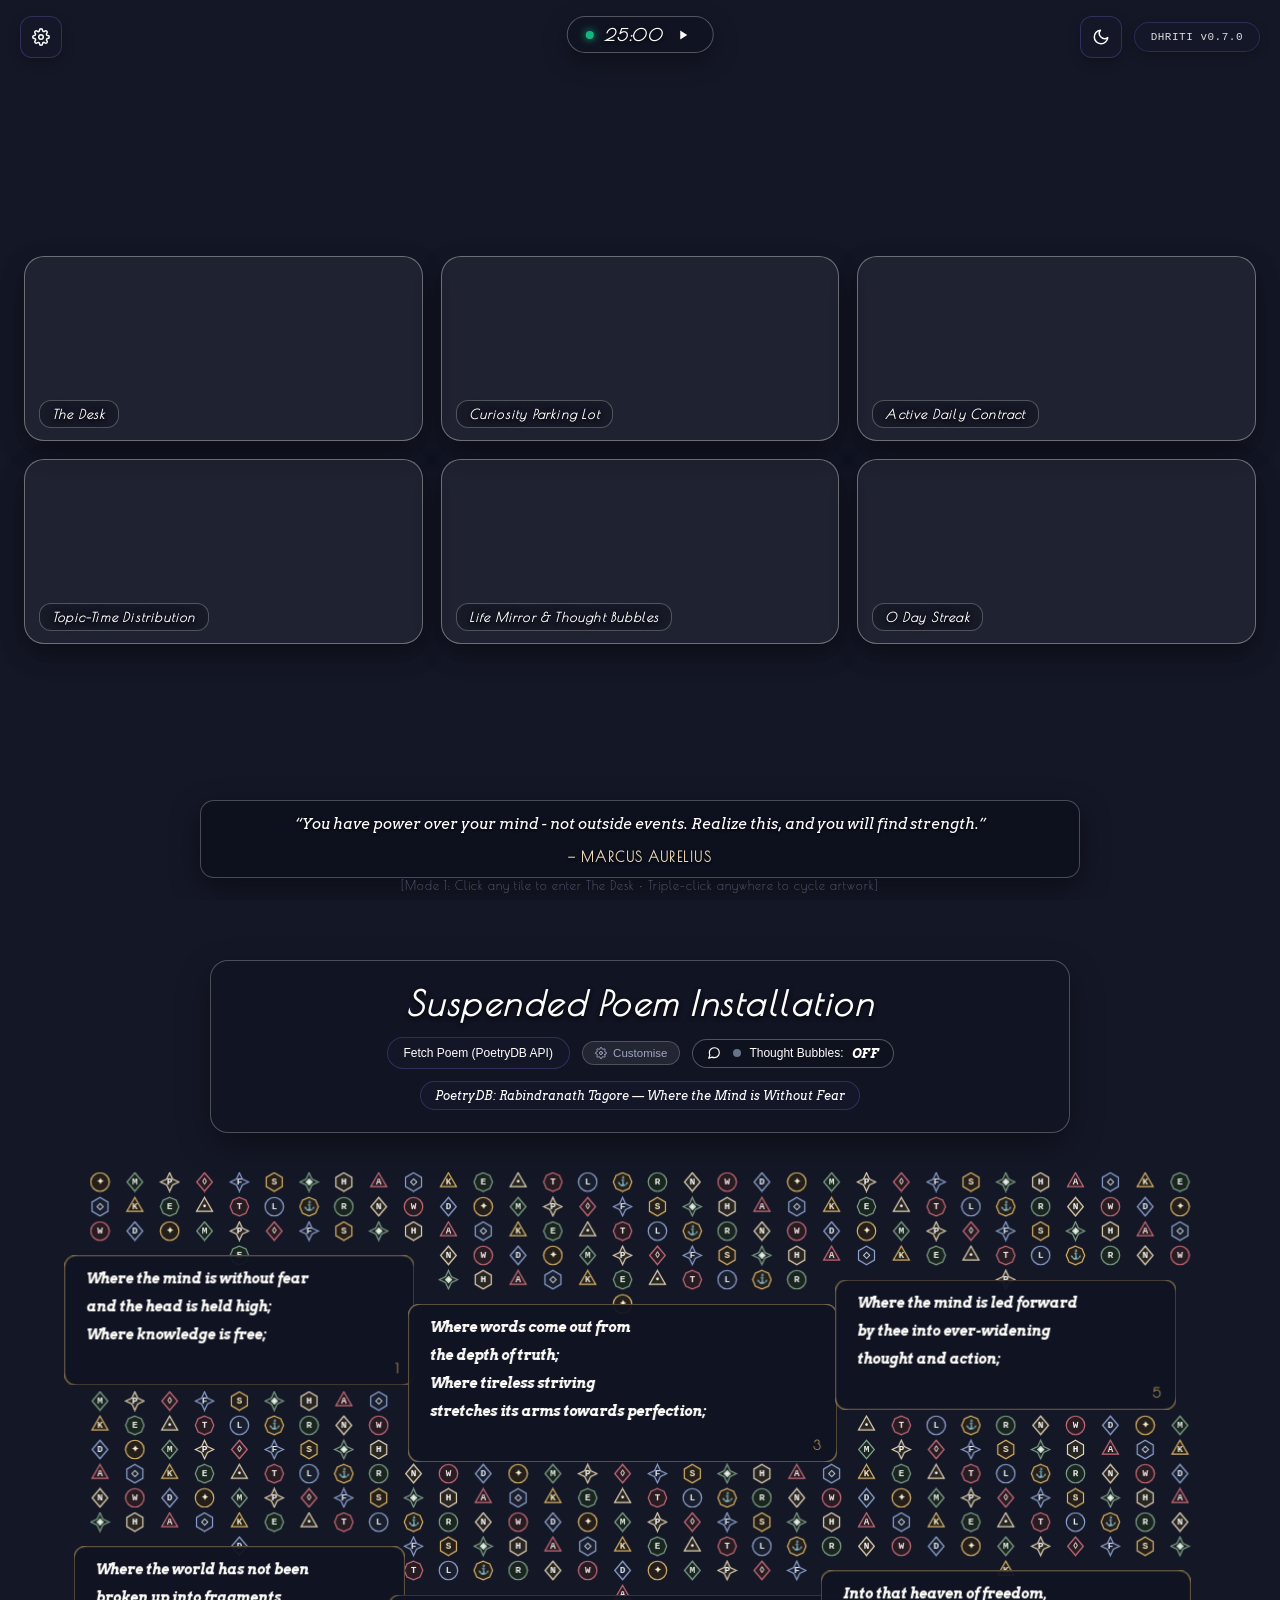
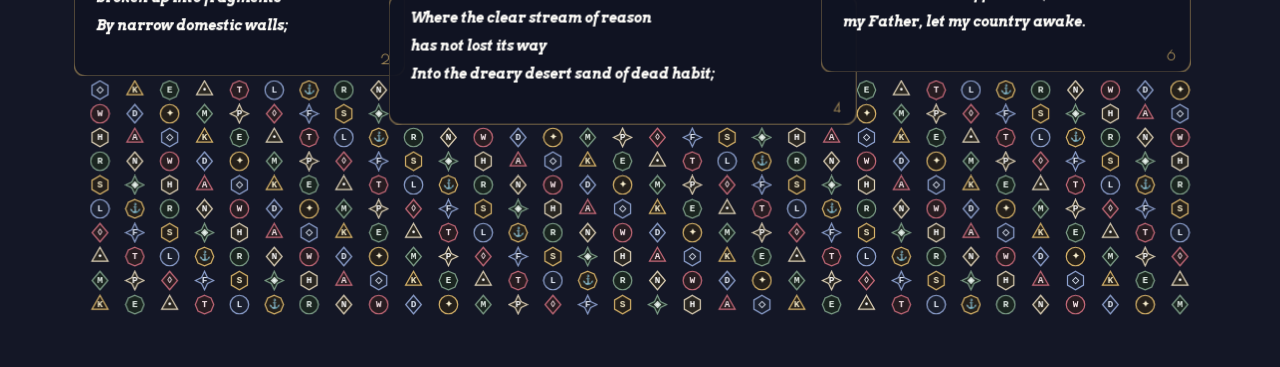
==== commit da45e438: "feat(placement-os): purge mock dashboard data, implement placement readiness modules & honest stats " ====
--- a/dashboard/index.html
+++ b/dashboard/index.html
@@ -202,19 +202,19 @@
         </div>
       </div>
 
-      <!-- 6. 14 Day Streak Tile (Diverts directly to Honest Metrics & Statistics) -->
+      <!-- 6. Contract Streak Tile (Diverts directly to Honest Metrics & Statistics) -->
       <div class="tile-wrapper">
-        <div class="tactile-tile" data-tile-id="5" data-view="stats" title="Click to view Honest Metrics & 14 Day Streak">
+        <div class="tactile-tile" data-tile-id="5" data-view="stats" title="Click to view Honest Metrics & Contract Streak">
           <div class="tile-face tile-face-front">
-            <span class="tile-front-badge">14 Day Streak</span>
+            <span class="tile-front-badge" id="tile-streak-badge">0 Day Streak</span>
           </div>
           <div class="tile-face tile-face-back">
             <div class="widget-header">
-              <span class="widget-title">14 Day Streak</span>
+              <span class="widget-title" id="tile-streak-title">Contract Streak</span>
               <span class="widget-badge success">Honest Metrics</span>
             </div>
-            <div class="stat-figure" style="font-size: 38px; margin: 8px 0 2px 0;">14</div>
-            <div class="stat-meta" style="margin-bottom: 6px;">Consecutive Run Days</div>
+            <div class="stat-figure" id="tile-streak-figure" style="font-size: 38px; margin: 8px 0 2px 0;">0</div>
+            <div class="stat-meta" style="margin-bottom: 6px;">Consecutive Sealed Days</div>
             <div class="capsule-box" style="margin-top: auto;">
               <div class="capsule-value">Neutral completion record (L-2 verified). Sovereign continuity.</div>
             </div>
@@ -522,17 +522,17 @@
         <div class="desk-stats-grid">
           <div class="stat-card">
             <div class="stat-meta">Active Daily Contract</div>
-            <div class="stat-figure" id="desk-contract-target">3 Targets</div>
-            <div class="stat-note">2 verified with machine proof</div>
+            <div class="stat-figure" id="desk-contract-target">0 Targets</div>
+            <div class="stat-note" id="desk-contract-subnote">Awaiting daily contract</div>
           </div>
           <div class="stat-card">
             <div class="stat-meta">Stage Output Ratio</div>
-            <div class="stat-figure" id="desk-stage-figure">88%</div>
+            <div class="stat-figure" id="desk-stage-figure">0%</div>
             <div class="stat-note">Reference band: 70–80% (Endorsed)</div>
           </div>
           <div class="stat-card">
             <div class="stat-meta">Consecutive Run Days</div>
-            <div class="stat-figure" id="desk-streak-figure">14</div>
+            <div class="stat-figure" id="desk-streak-figure">0</div>
             <div class="stat-note">Neutral completion record (L-2)</div>
           </div>
           <div class="stat-card">
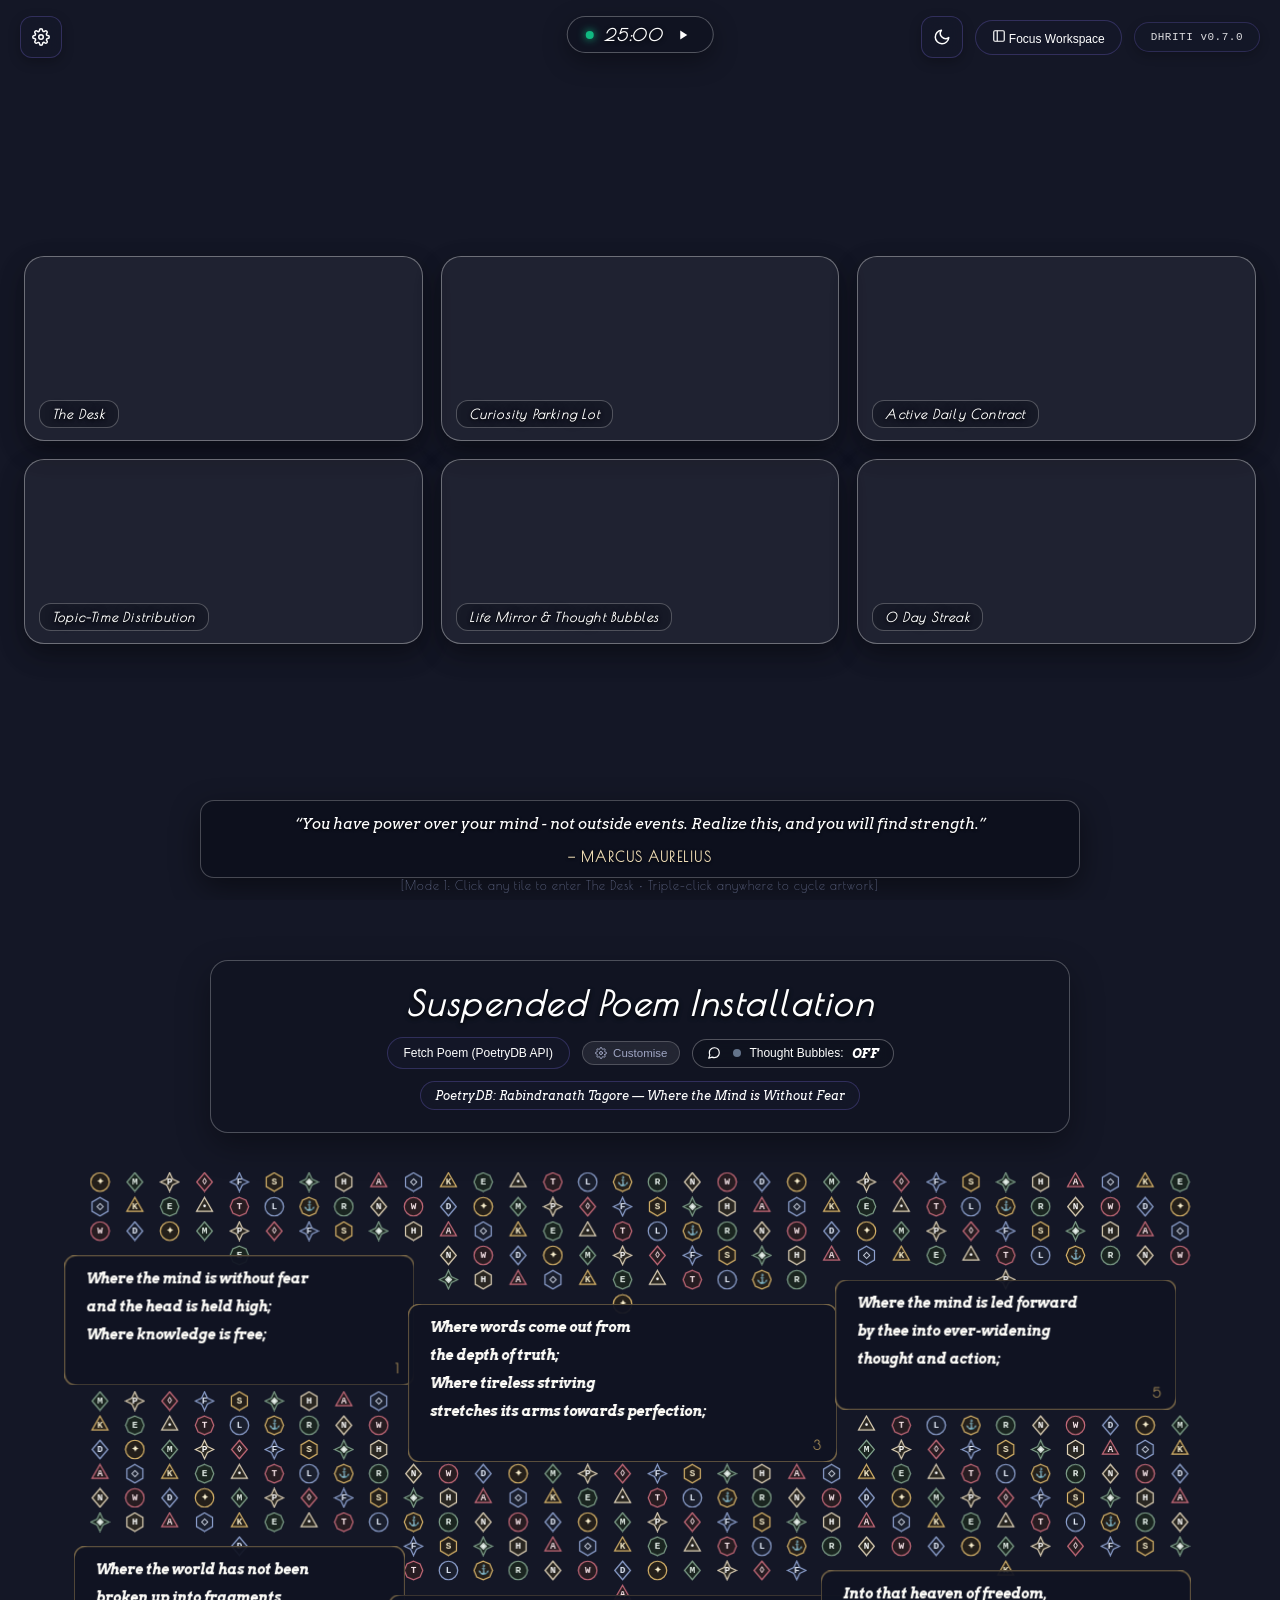
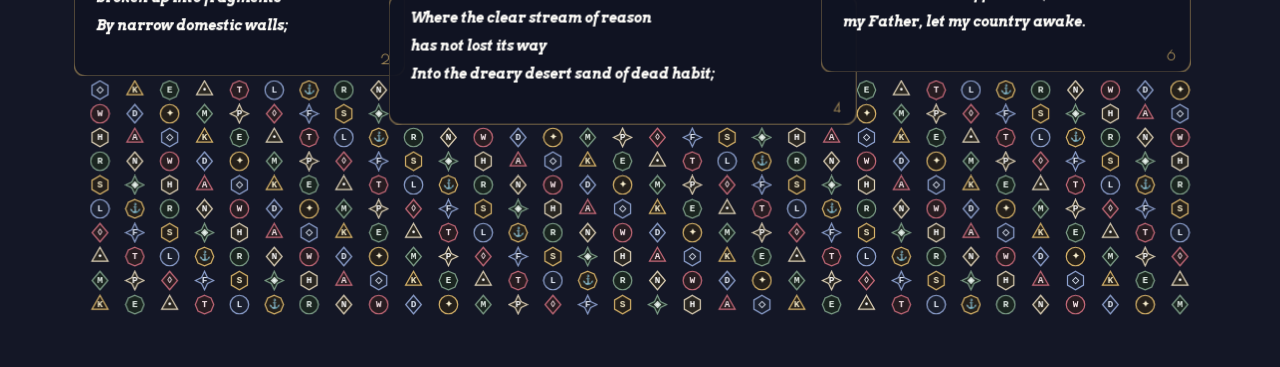
==== commit 18ad1053: "feat: complete UI interactive wiring, anti-XSS, and agent-free capability block" ====
--- a/dashboard/index.html
+++ b/dashboard/index.html
@@ -59,6 +59,10 @@
           <line x1="18.36" y1="5.64" x2="19.78" y2="4.22"></line>
         </svg>
       </button>
+      <button class="icon-text-btn" id="btn-enter-workspace" title="Switch to Focus Workspace (or press Escape / click any tile)">
+        <svg width="14" height="14" viewBox="0 0 24 24" fill="none" stroke="currentColor" stroke-width="2"><rect x="3" y="3" width="18" height="18" rx="2" ry="2"></rect><line x1="9" y1="3" x2="9" y2="21"></line></svg>
+        <span>Focus Workspace</span>
+      </button>
       <div class="mode-badge version-pill">
         DHRITI v0.7.0
       </div>
@@ -486,6 +490,10 @@
           <svg width="17" height="17" viewBox="0 0 24 24" fill="none" stroke="currentColor" stroke-width="2"><circle cx="12" cy="12" r="3"></circle><path d="M19.4 15a1.65 1.65 0 0 0 .33 1.82l.06.06a2 2 0 0 1 0 2.83 2 2 0 0 1-2.83 0l-.06-.06a1.65 1.65 0 0 0-1.82-.33 1.65 1.65 0 0 0-1 1.51V21a2 2 0 0 1-2 2 2 2 0 0 1-2-2v-.09A1.65 1.65 0 0 0 9 19.4a1.65 1.65 0 0 0-1.82.33l-.06.06a2 2 0 0 1-2.83 0 2 2 0 0 1 0-2.83l.06-.06a1.65 1.65 0 0 0 .33-1.82 1.65 1.65 0 0 0-1.51-1H3a2 2 0 0 1-2-2 2 2 0 0 1 2-2h.09A1.65 1.65 0 0 0 4.6 9a1.65 1.65 0 0 0-.33-1.82l-.06-.06a2 2 0 0 1 0-2.83 2 2 0 0 1 2.83 0l.06.06a1.65 1.65 0 0 0 1.82.33H9a1.65 1.65 0 0 0 1-1.51V3a2 2 0 0 1 2-2 2 2 0 0 1 2 2v.09a1.65 1.65 0 0 0 1 1.51 1.65 1.65 0 0 0 1.82-.33l.06-.06a2 2 0 0 1 2.83 0 2 2 0 0 1 0 2.83l-.06.06a1.65 1.65 0 0 0-.33 1.82V9a1.65 1.65 0 0 0 1.51 1H21a2 2 0 0 1 2 2 2 2 0 0 1-2 2h-.09a1.65 1.65 0 0 0-1.51 1z"></path></svg>
           <span>Settings</span>
         </button>
+        <button class="nav-item" id="btn-nav-return-art" style="margin-top: 14px; border-top: 1px dashed var(--border-color); color: var(--accent-light);" title="Return to Still Art & Suspended Poem View">
+          <svg width="17" height="17" viewBox="0 0 24 24" fill="none" stroke="currentColor" stroke-width="2"><rect x="3" y="3" width="18" height="18" rx="2" ry="2"></rect><circle cx="8.5" cy="8.5" r="1.5"></circle><polyline points="21 15 16 10 5 21"></polyline></svg>
+          <span>Return to Art View</span>
+        </button>
       </nav>
 
       <!-- Sidebar Foot Controls -->
@@ -794,6 +802,9 @@
             <h1 class="view-title">Completed Work</h1>
             <p class="view-subtitle">Tamper-evident record of verified deliverables.</p>
           </div>
+          <div class="view-actions">
+            <button class="btn-sec" id="btn-clear-completed" style="font-size: 12px; padding: 6px 14px;">Clear Completed</button>
+          </div>
         </div>
 
         <div class="desk-card">
@@ -976,11 +987,21 @@
         <div class="desk-card">
           <div class="card-head">
             <span class="card-title">Backlog Repository</span>
-            <span class="card-badge info" id="backlog-count-badge">8 Items</span>
+            <span class="card-badge info" id="backlog-count-badge">0 Items</span>
           </div>
           <div class="card-body">
             <div class="backlog-table" id="backlog-table-container">
               <!-- Rendered dynamically -->
+            </div>
+            <div class="inline-add-row" id="backlog-add-row" style="margin-top: 14px; display: flex; gap: 8px; align-items: center; flex-wrap: wrap;">
+              <input type="text" class="form-input inline-input" id="new-backlog-title" placeholder="e.g: Solve LeetCode Two Sum in Python (1.0u)" style="flex: 1; min-width: 220px;">
+              <select class="form-input" id="new-backlog-tier" style="width: 140px; height: 38px;">
+                <option value="light">0.5u (light)</option>
+                <option value="medium" selected>1.0u (medium)</option>
+                <option value="hard">2.0u (hard)</option>
+                <option value="challenging">3.0u (challenging)</option>
+              </select>
+              <button type="button" class="btn-primary inline-add-btn" id="btn-add-backlog">+ Add to Backlog</button>
             </div>
           </div>
         </div>
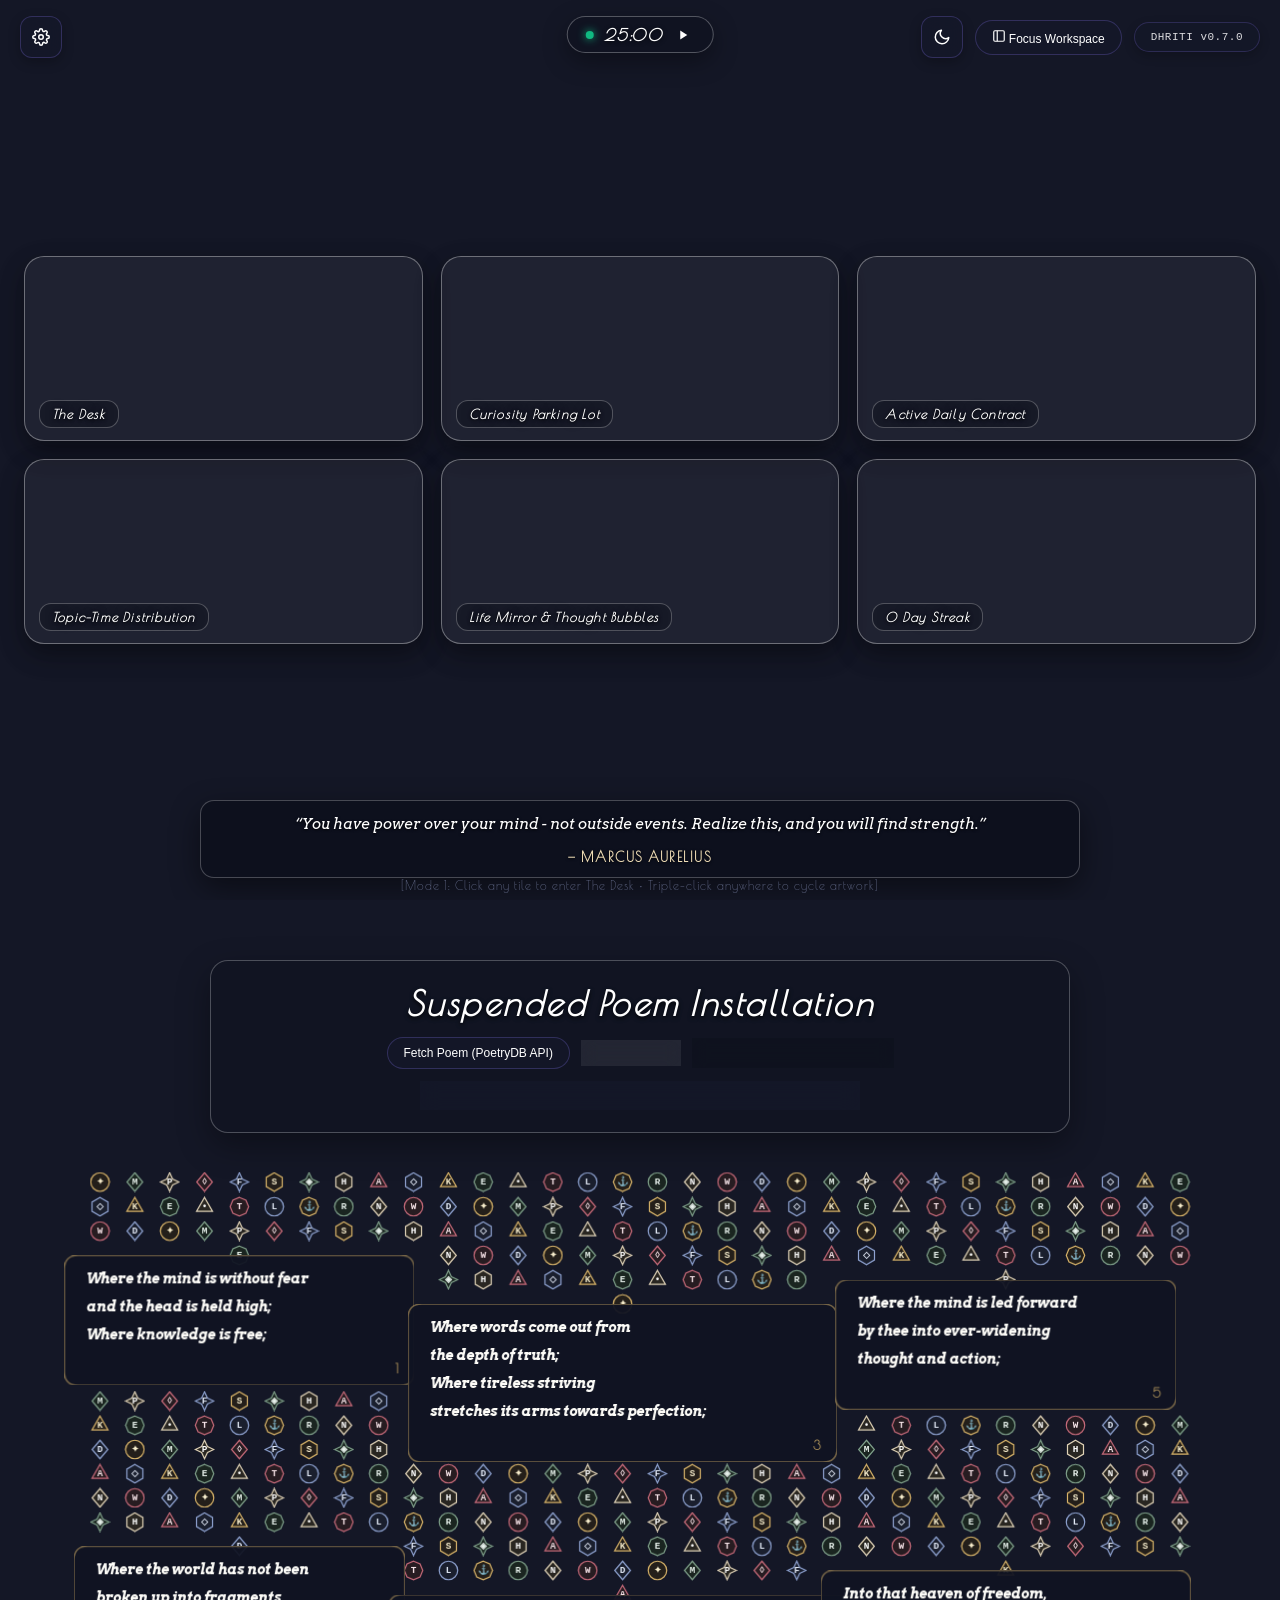
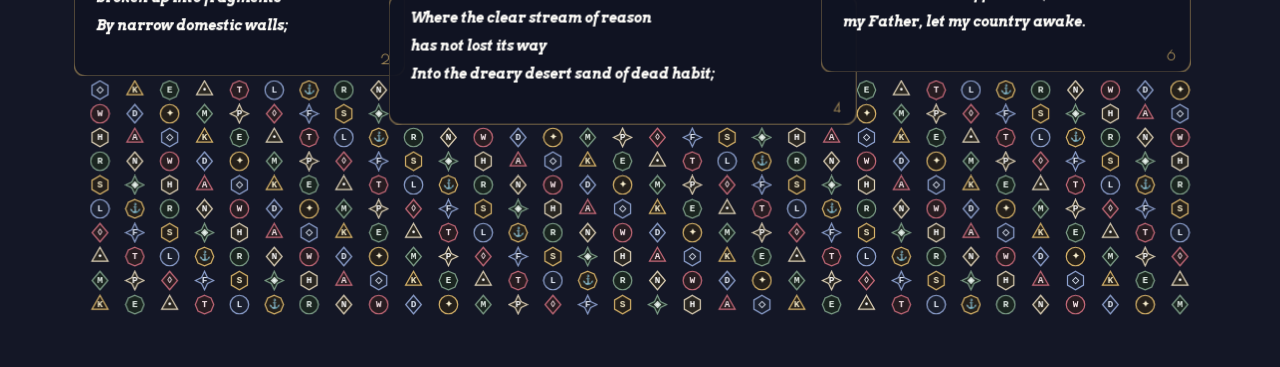
==== commit 26e3579d: "feat: complete UI-operable workstation, emergency break-glass, recall verification, and honest L-12 " ====
--- a/dashboard/index.html
+++ b/dashboard/index.html
@@ -502,6 +502,9 @@
           <svg width="15" height="15" viewBox="0 0 24 24" fill="none" stroke="currentColor" stroke-width="2"><rect x="3" y="11" width="18" height="11" rx="2" ry="2"></rect><path d="M7 11V7a5 5 0 0 1 10 0v4"></path></svg>
           <span>Daily Lockdown</span>
         </button>
+        <button class="btn-emergency" id="btn-emergency-sidebar" title="Immediate emergency browser release (D-019)" style="margin-top: 8px; width: 100%; justify-content: center; font-size: 12px;">
+          <span>🚨 Emergency Unlock</span>
+        </button>
       </div>
     </aside>
 
@@ -521,6 +524,7 @@
             <p class="view-subtitle">Executive overview: contract state, topic distribution, return anchor, and stage ratio.</p>
           </div>
           <div class="view-actions">
+            <button type="button" class="btn-emergency btn-sm" id="btn-emergency-top" title="Immediate emergency browser release (D-019)">🚨 Emergency Release</button>
             <button type="button" class="btn-sec btn-sm" id="btn-sync-youtube-top" title="Sync YouTube Watch Later & Liked Videos into Vidura">Sync YouTube Queue</button>
             <span class="session-pill active">Session Active: 42m</span>
           </div>
@@ -627,6 +631,10 @@
               <div class="capsule-box" style="margin-top: 10px;">
                 <div class="capsule-key">Decompression Rules</div>
                 <div class="capsule-value">Google Search & images allowed. Video and entertainment blocked. Leaps trigger auto-revert.</div>
+              </div>
+              <div style="display: flex; gap: 8px; margin-top: 14px;">
+                <button type="button" class="btn-primary btn-sm" id="btn-start-decompression" style="flex: 1;">Start Decompression</button>
+                <button type="button" class="btn-sec btn-sm" id="btn-end-decompression" style="flex: 1;">End Decompression</button>
               </div>
             </div>
           </div>
@@ -787,8 +795,14 @@
             <div class="task-list-table" id="contract-task-list">
               <!-- Rendered via app.js -->
             </div>
-            <div class="inline-add-row" id="task-add-row" style="margin-top: 14px;">
-              <input type="text" class="form-input inline-input" id="new-task-title" placeholder="e.g: Complete compiler AST optimization (1.5u)">
+            <div class="inline-add-row" id="task-add-row" style="margin-top: 14px; display: flex; gap: 8px; align-items: center;">
+              <input type="text" class="form-input inline-input" id="new-task-title" placeholder="e.g: Complete compiler AST optimization" style="flex: 1;">
+              <select class="form-select inline-select" id="new-task-tier" style="width: 150px;">
+                <option value="0.5">Light (0.5u)</option>
+                <option value="1.0" selected>Medium (1.0u)</option>
+                <option value="2.0">Hard (2.0u)</option>
+                <option value="3.0">Challenging (3.0u)</option>
+              </select>
               <button type="button" class="btn-sec inline-add-btn" id="btn-add-task">+ Add Target</button>
             </div>
           </div>
@@ -1324,6 +1338,7 @@
           <button class="tab-btn" data-tab="tab-art">Art & Gallery</button>
           <button class="tab-btn" data-tab="tab-quotes">Hourly Quotes</button>
           <button class="tab-btn" data-tab="tab-poems">PoetryDB</button>
+          <button class="tab-btn" data-tab="tab-system">Focus &amp; System</button>
         </nav>
         <div class="settings-tab-content">
           <!-- Tab: Appearance -->
@@ -1495,7 +1510,98 @@
               <button class="author-chip" data-author="Robert Frost">Robert Frost</button>
             </div>
           </div>
-        </div>
+          <!-- Tab: Focus & System -->
+          <div class="tab-pane" id="tab-system">
+            <div class="form-group">
+              <label class="form-label">Bridge Security Token</label>
+              <p style="font-size: 12px; color: var(--text-muted); margin-bottom: 8px;">
+                Required by the Chrome extension and dashboard to communicate with local bridge (Port 7311).
+              </p>
+              <div class="form-row">
+                <input type="password" class="form-input" id="setting-bridge-token" placeholder="Paste bridge token here">
+                <button type="button" class="btn-primary" id="btn-save-token">Save Token</button>
+              </div>
+              <div id="save-token-feedback" style="font-size: 12px; color: #10b981; margin-top: 6px; display: none;">Token saved to local storage.</div>
+            </div>
+
+            <div class="form-group" style="margin-top: 20px;">
+              <label class="form-label">Focus Window &amp; Timezone</label>
+              <div class="capsule-box" style="margin-top: 6px;">
+                <div class="capsule-key">Enforcement Architecture</div>
+                <div class="capsule-value" style="font-size: 12.5px;">
+                  Active hours: <strong>09:00 - 21:00</strong>. Dormant outside focus window.<br>
+                  Outside this window or during emergency release, browser restrictions fail-open automatically (L-1 fail-open guarantee).
+                </div>
+              </div>
+            </div>
+
+            <div class="form-group" style="margin-top: 24px; padding-top: 16px; border-top: 1px dashed var(--border-color);">
+              <label class="form-label" style="color: #ef4444;">Factory Reset UI State</label>
+              <p style="font-size: 12px; color: var(--text-muted); margin-bottom: 10px;">
+                Clears all local storage, dashboard caches, and custom presets to restore a pristine factory setup.
+              </p>
+              <button type="button" class="btn-danger btn-sm" id="btn-factory-reset">Reset Dashboard State</button>
+            </div>
+          </div>
+        </div>
+      </div>
+    </div>
+  </div>
+
+  <!-- Emergency Break-Glass Modal Overlay (D-019) -->
+  <div class="emergency-modal-overlay" id="emergency-modal-overlay">
+    <div class="emergency-modal-card">
+      <div style="display: flex; justify-content: space-between; align-items: center;">
+        <h3 style="margin: 0; font-size: 18px; color: #ef4444; display: flex; align-items: center; gap: 8px;">
+          <span>🚨</span> Emergency Break-Glass Release
+        </h3>
+        <button type="button" class="icon-btn" id="btn-cancel-emergency-x">✕</button>
+      </div>
+      <p style="font-size: 13px; color: var(--text-muted); margin: 0; line-height: 1.5;">
+        Asymmetric Consent (L-6): This immediately unblocks the browser and sets a 30-minute dormant override. This action is recorded permanently in the tamper-evident audit ledger with your mandatory reason.
+      </p>
+      <div class="form-group">
+        <label class="form-label">Reason for Emergency Release (min 10 characters)</label>
+        <textarea class="form-textarea" id="emergency-reason-input" rows="3" placeholder="Provide factual reason (e.g. Production incident, urgent client call)..."></textarea>
+        <div style="display: flex; justify-content: space-between; font-size: 11.5px; color: var(--text-muted); margin-top: 4px;">
+          <span id="emergency-char-count">0 / 10 characters</span>
+          <span style="color: #ef4444;">Tamper-evident audit logged</span>
+        </div>
+      </div>
+      <div style="display: flex; justify-content: flex-end; gap: 10px; margin-top: 8px;">
+        <button type="button" class="btn-sec" id="btn-cancel-emergency">Cancel</button>
+        <button type="button" class="btn-danger" id="btn-confirm-emergency" disabled>Confirm Release</button>
+      </div>
+    </div>
+  </div>
+
+  <!-- Recall Verification Synthesis Modal Overlay (D-098 / L-11) -->
+  <div class="recall-modal-overlay" id="recall-modal-overlay">
+    <div class="recall-modal-card">
+      <div style="display: flex; justify-content: space-between; align-items: center;">
+        <h3 style="margin: 0; font-size: 17px; color: #10b981; display: flex; align-items: center; gap: 8px;">
+          <span>✍️</span> Target Recall Synthesis Verification
+        </h3>
+        <button type="button" class="icon-btn" id="btn-cancel-recall-x">✕</button>
+      </div>
+      <div class="capsule-box" style="margin: 0;">
+        <div class="capsule-key">Target Deliverable</div>
+        <div class="capsule-value" id="recall-target-label" style="font-weight: 600; font-size: 14px;">Target Title</div>
+      </div>
+      <p style="font-size: 12.5px; color: var(--text-muted); margin: 0; line-height: 1.5;">
+        Explain what you learned, built, or solved (50+ words). Concrete synthesis reinforces long-term memory and verifies legitimate target completion.
+      </p>
+      <div class="form-group">
+        <label class="form-label">Synthesis / Retrospective (min 50 words)</label>
+        <textarea class="form-textarea" id="recall-synthesis-input" rows="5" placeholder="Synthesize the core mechanisms, concepts learned, or proof of implementation..."></textarea>
+        <div style="display: flex; justify-content: space-between; font-size: 11.5px; color: var(--text-muted); margin-top: 4px;">
+          <span id="recall-word-count">0 / 50 words</span>
+          <span id="recall-status-hint" style="color: var(--accent-amber);">50 words required</span>
+        </div>
+      </div>
+      <div style="display: flex; justify-content: flex-end; gap: 10px; margin-top: 8px;">
+        <button type="button" class="btn-sec" id="btn-cancel-recall">Cancel</button>
+        <button type="button" class="btn-primary" id="btn-submit-recall" disabled>Verify &amp; Complete Target</button>
       </div>
     </div>
   </div>
--- a/dashboard/style.css
+++ b/dashboard/style.css
@@ -3303,3 +3303,141 @@
   visibility: hidden !important;
   pointer-events: none !important;
 }
+
+/* --- Emergency Unlock Button & Dangerous Action Styles --- */
+.btn-emergency {
+  display: inline-flex;
+  align-items: center;
+  gap: 6px;
+  background: rgba(239, 68, 68, 0.15);
+  border: 1px solid rgba(239, 68, 68, 0.4);
+  color: #f87171;
+  font-weight: 600;
+  border-radius: 6px;
+  padding: 6px 12px;
+  cursor: pointer;
+  transition: all 0.2s ease;
+}
+.btn-emergency:hover {
+  background: rgba(239, 68, 68, 0.28);
+  border-color: #ef4444;
+  color: #fee2e2;
+}
+
+.btn-danger {
+  display: inline-flex;
+  align-items: center;
+  justify-content: center;
+  gap: 6px;
+  background: #dc2626;
+  border: 1px solid #b91c1c;
+  color: #ffffff;
+  font-weight: 600;
+  border-radius: 6px;
+  padding: 8px 16px;
+  cursor: pointer;
+  transition: all 0.2s ease;
+}
+.btn-danger:hover {
+  background: #b91c1c;
+}
+.btn-danger:disabled {
+  opacity: 0.5;
+  cursor: not-allowed;
+}
+
+.btn-verify-task {
+  display: inline-flex;
+  align-items: center;
+  gap: 4px;
+  background: rgba(16, 185, 129, 0.12);
+  border: 1px solid rgba(16, 185, 129, 0.35);
+  color: #10b981;
+  border-radius: 5px;
+  padding: 3px 8px;
+  font-size: 11px;
+  font-weight: 600;
+  cursor: pointer;
+  transition: all 0.15s ease;
+}
+.btn-verify-task:hover {
+  background: rgba(16, 185, 129, 0.22);
+  border-color: #10b981;
+  color: #34d399;
+}
+
+.btn-edit-task {
+  display: inline-flex;
+  align-items: center;
+  justify-content: center;
+  background: transparent;
+  border: 1px solid var(--border-color);
+  color: var(--text-dim);
+  border-radius: 5px;
+  padding: 3px 6px;
+  font-size: 11px;
+  cursor: pointer;
+  transition: all 0.15s ease;
+}
+.btn-edit-task:hover {
+  background: var(--bg-hover);
+  color: var(--text-main);
+  border-color: var(--text-muted);
+}
+
+.form-textarea {
+  width: 100%;
+  box-sizing: border-box;
+  background: var(--bg-input, rgba(0, 0, 0, 0.2));
+  border: 1px solid var(--border-color);
+  border-radius: 6px;
+  padding: 10px 12px;
+  color: var(--text-main);
+  font-family: inherit;
+  font-size: 13px;
+  line-height: 1.5;
+  resize: vertical;
+}
+.form-textarea:focus {
+  outline: none;
+  border-color: var(--accent-light);
+}
+
+.inline-select {
+  background: var(--bg-input, rgba(0, 0, 0, 0.2));
+  border: 1px solid var(--border-color);
+  border-radius: 6px;
+  color: var(--text-main);
+  padding: 6px 10px;
+  font-size: 12px;
+}
+
+.emergency-modal-overlay,
+.recall-modal-overlay {
+  position: fixed;
+  inset: 0;
+  background: rgba(0, 0, 0, 0.78);
+  backdrop-filter: blur(8px);
+  z-index: 250;
+  display: none;
+  align-items: center;
+  justify-content: center;
+  padding: 20px;
+}
+.emergency-modal-overlay.active,
+.recall-modal-overlay.active {
+  display: flex;
+}
+.emergency-modal-card,
+.recall-modal-card {
+  background: var(--modal-bg, #1a1a24);
+  border: 1px solid var(--modal-border, rgba(255, 255, 255, 0.12));
+  border-radius: 18px;
+  width: 100%;
+  max-width: 540px;
+  box-shadow: 0 24px 60px rgba(0, 0, 0, 0.7);
+  padding: 24px 28px;
+  display: flex;
+  flex-direction: column;
+  gap: 16px;
+}
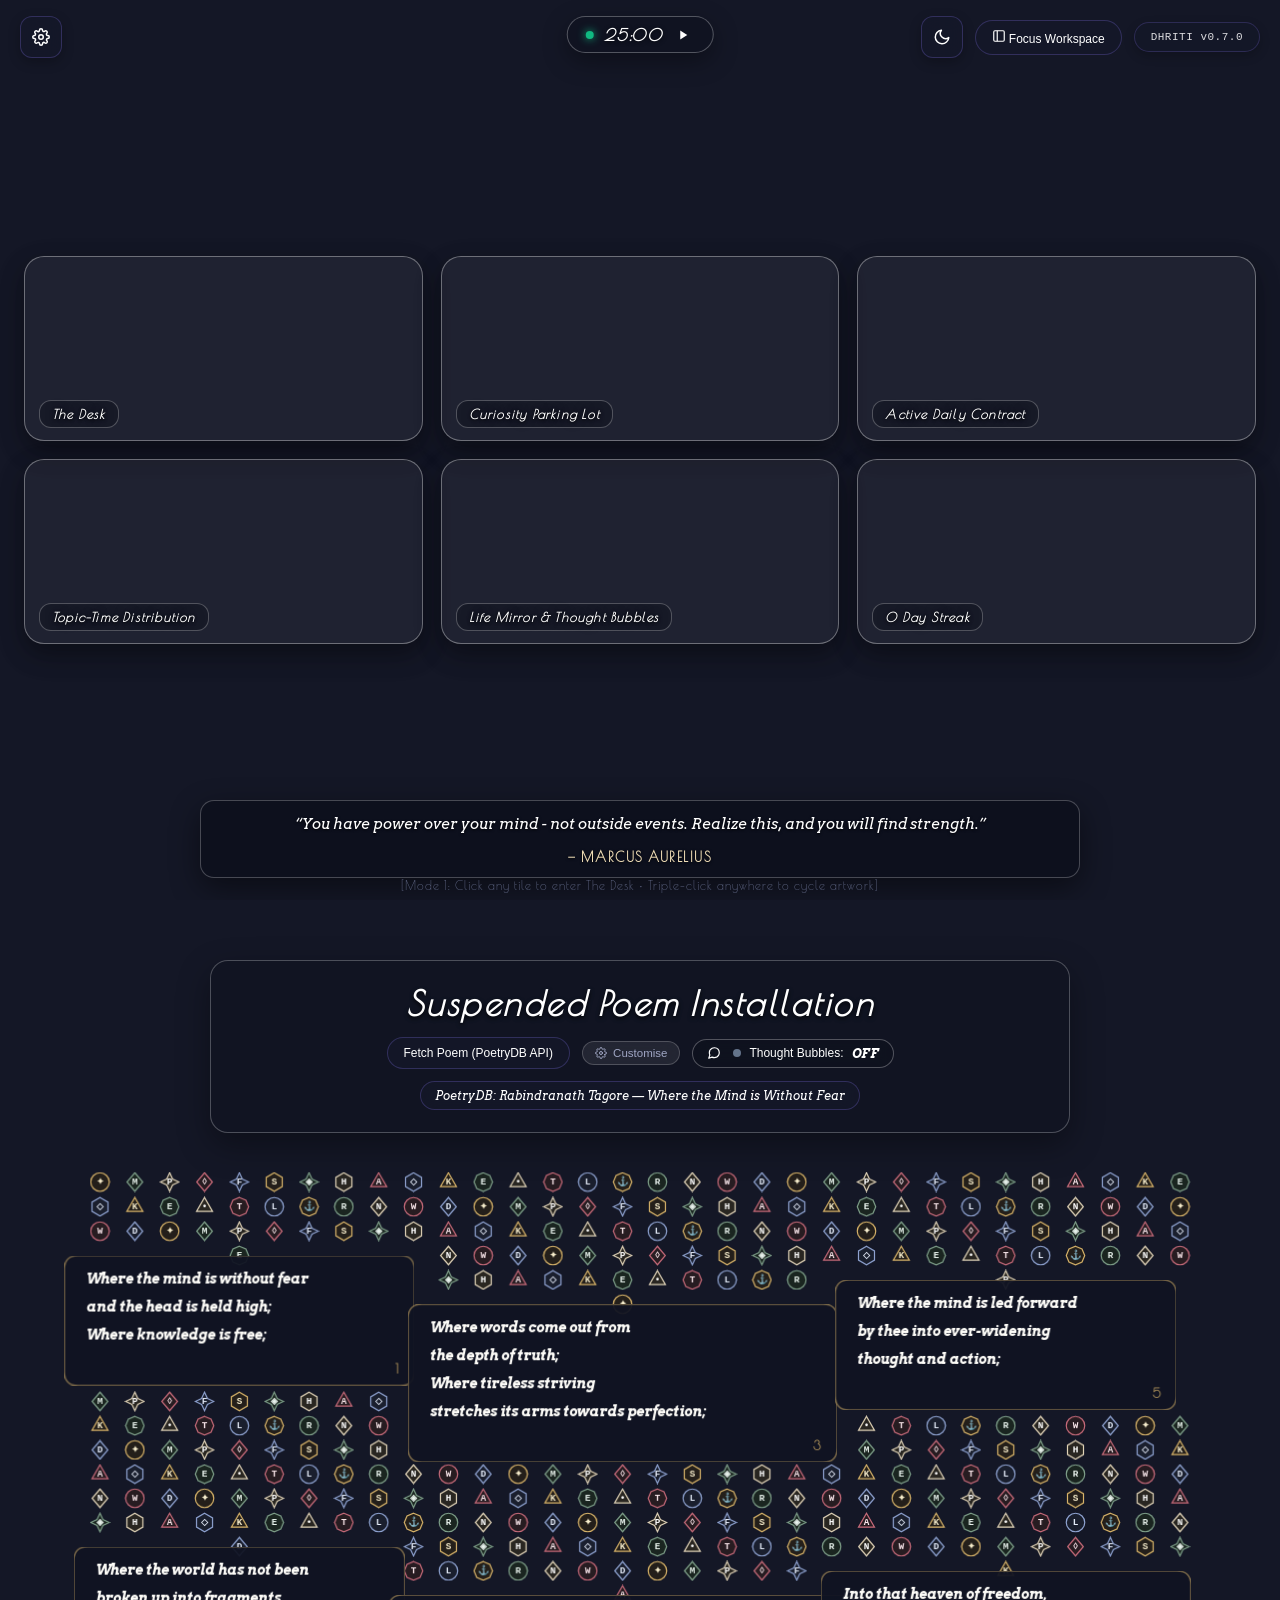
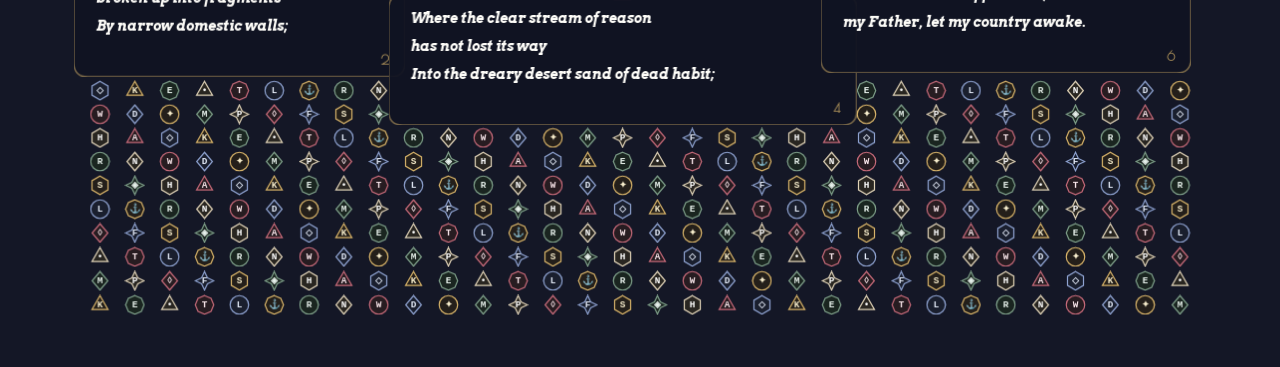
==== commit 7243c655: "feat(ui): implement executive command palette, workstation shortcuts, and zero-alert design system" ====
--- a/dashboard/index.html
+++ b/dashboard/index.html
@@ -502,8 +502,9 @@
           <svg width="15" height="15" viewBox="0 0 24 24" fill="none" stroke="currentColor" stroke-width="2"><rect x="3" y="11" width="18" height="11" rx="2" ry="2"></rect><path d="M7 11V7a5 5 0 0 1 10 0v4"></path></svg>
           <span>Daily Lockdown</span>
         </button>
-        <button class="btn-emergency" id="btn-emergency-sidebar" title="Immediate emergency browser release (D-019)" style="margin-top: 8px; width: 100%; justify-content: center; font-size: 12px;">
-          <span>🚨 Emergency Unlock</span>
+        <button class="btn-emergency" id="btn-emergency-sidebar" title="Break-Glass Exception: 30m sovereign dormant release (D-019)" style="margin-top: 8px; width: 100%; justify-content: center;">
+          <span class="emergency-pip"></span>
+          <span>Break-Glass Release</span>
         </button>
       </div>
     </aside>
@@ -524,7 +525,16 @@
             <p class="view-subtitle">Executive overview: contract state, topic distribution, return anchor, and stage ratio.</p>
           </div>
           <div class="view-actions">
-            <button type="button" class="btn-emergency btn-sm" id="btn-emergency-top" title="Immediate emergency browser release (D-019)">🚨 Emergency Release</button>
+            <button type="button" class="btn-command-pill btn-sm" id="btn-topbar-command" title="Command Palette (Cmd+K / Ctrl+K)">
+              <svg width="12" height="12" viewBox="0 0 24 24" fill="none" stroke="currentColor" stroke-width="2"><circle cx="11" cy="11" r="8"></circle><line x1="21" y1="21" x2="16.65" y2="16.65"></line></svg>
+              <span>Commands</span>
+              <kbd>⌘K</kbd>
+            </button>
+            <button type="button" class="btn-emergency btn-sm" id="btn-emergency-top" title="Break-Glass Exception: 30m sovereign dormant release (D-019)">
+              <span class="emergency-pip"></span>
+              <span>Break-Glass</span>
+              <kbd>Esc</kbd>
+            </button>
             <button type="button" class="btn-sec btn-sm" id="btn-sync-youtube-top" title="Sync YouTube Watch Later & Liked Videos into Vidura">Sync YouTube Queue</button>
             <span class="session-pill active">Session Active: 42m</span>
           </div>
@@ -630,11 +640,24 @@
               </div>
               <div class="capsule-box" style="margin-top: 10px;">
                 <div class="capsule-key">Decompression Rules</div>
-                <div class="capsule-value">Google Search & images allowed. Video and entertainment blocked. Leaps trigger auto-revert.</div>
+                <div class="capsule-value">Google Search &amp; images allowed. Video and entertainment blocked. Leaps trigger auto-revert.</div>
+              </div>
+              <div class="decomp-progress-container" id="decomp-progress-container" style="display: none; margin-top: 12px;">
+                <div style="display: flex; justify-content: space-between; font-size: 11.5px; color: var(--text-muted); margin-bottom: 5px;">
+                  <span>Transition Remaining</span>
+                  <span id="decomp-progress-text" style="color: #10b981; font-weight: 600;">90m</span>
+                </div>
+                <div class="modal-progress-track">
+                  <div class="modal-progress-fill" id="decomp-progress-bar" style="width: 100%;"></div>
+                </div>
               </div>
               <div style="display: flex; gap: 8px; margin-top: 14px;">
-                <button type="button" class="btn-primary btn-sm" id="btn-start-decompression" style="flex: 1;">Start Decompression</button>
-                <button type="button" class="btn-sec btn-sm" id="btn-end-decompression" style="flex: 1;">End Decompression</button>
+                <button type="button" class="btn-primary btn-sm" id="btn-start-decompression" style="flex: 1;">
+                  <span>🌅 Begin Transition</span>
+                </button>
+                <button type="button" class="btn-sec btn-sm" id="btn-end-decompression" style="flex: 1; display: none;">
+                  <span>Conclude Transition</span>
+                </button>
               </div>
             </div>
           </div>
@@ -1205,6 +1228,41 @@
       </section>
 
     </main>
+
+    <!-- Floating Executive Command HUD (Linear & Raycast Pattern) -->
+    <aside class="floating-command-hud" id="floating-command-hud">
+      <div class="hud-inner">
+        <div class="hud-status">
+          <span class="hud-pulse-dot"></span>
+          <span class="hud-session-label">Session: <strong id="hud-elapsed-time">Active</strong></span>
+        </div>
+        <div class="hud-divider"></div>
+        <div class="hud-pomo">
+          <span class="hud-pomo-clock" id="hud-pomo-clock">25:00</span>
+          <button type="button" class="hud-icon-btn" id="hud-pomo-play" title="Play/Pause Pomodoro (Space)">
+            <svg width="10" height="10" viewBox="0 0 24 24" fill="currentColor"><polygon points="5 3 19 12 5 21 5 3"/></svg>
+          </button>
+        </div>
+        <div class="hud-divider"></div>
+        <button type="button" class="hud-action-btn" id="hud-btn-palette" title="Command Palette (Cmd+K / Ctrl+K)">
+          <svg width="13" height="13" viewBox="0 0 24 24" fill="none" stroke="currentColor" stroke-width="2"><circle cx="11" cy="11" r="8"></circle><line x1="21" y1="21" x2="16.65" y2="16.65"></line></svg>
+          <span>Menu</span>
+          <kbd>⌘K</kbd>
+        </button>
+        <div class="hud-divider"></div>
+        <button type="button" class="hud-action-btn" id="hud-btn-quick-park" title="Curiosity Parking Lot (Cmd+P / Ctrl+P)">
+          <svg width="13" height="13" viewBox="0 0 24 24" fill="none" stroke="currentColor" stroke-width="2"><path d="M14 2H6a2 2 0 0 0-2 2v16a2 2 0 0 0 2 2h12a2 2 0 0 0 2-2V8z"/><polyline points="14 2 14 8 20 8"/></svg>
+          <span>Park Thought</span>
+          <kbd>⌘P</kbd>
+        </button>
+        <div class="hud-divider"></div>
+        <button type="button" class="hud-action-btn emergency-understated" id="hud-btn-emergency" title="Emergency Break-Glass Release (D-019)">
+          <span class="emergency-pip"></span>
+          <span>Break-Glass</span>
+          <kbd>Esc</kbd>
+        </button>
+      </div>
+    </aside>
   </div>
 
 
@@ -1552,8 +1610,8 @@
   <div class="emergency-modal-overlay" id="emergency-modal-overlay">
     <div class="emergency-modal-card">
       <div style="display: flex; justify-content: space-between; align-items: center;">
-        <h3 style="margin: 0; font-size: 18px; color: #ef4444; display: flex; align-items: center; gap: 8px;">
-          <span>🚨</span> Emergency Break-Glass Release
+        <h3 class="arvo-bold" style="margin: 0; font-size: 18px; color: #fca5a5; display: flex; align-items: center; gap: 8px;">
+          <span class="emergency-pip" style="width: 8px; height: 8px;"></span> Break-Glass Exception Release
         </h3>
         <button type="button" class="icon-btn" id="btn-cancel-emergency-x">✕</button>
       </div>
@@ -1565,7 +1623,7 @@
         <textarea class="form-textarea" id="emergency-reason-input" rows="3" placeholder="Provide factual reason (e.g. Production incident, urgent client call)..."></textarea>
         <div style="display: flex; justify-content: space-between; font-size: 11.5px; color: var(--text-muted); margin-top: 4px;">
           <span id="emergency-char-count">0 / 10 characters</span>
-          <span style="color: #ef4444;">Tamper-evident audit logged</span>
+          <span style="color: #f87171;">Tamper-evident audit logged</span>
         </div>
       </div>
       <div style="display: flex; justify-content: flex-end; gap: 10px; margin-top: 8px;">
@@ -1579,7 +1637,7 @@
   <div class="recall-modal-overlay" id="recall-modal-overlay">
     <div class="recall-modal-card">
       <div style="display: flex; justify-content: space-between; align-items: center;">
-        <h3 style="margin: 0; font-size: 17px; color: #10b981; display: flex; align-items: center; gap: 8px;">
+        <h3 class="arvo-bold" style="margin: 0; font-size: 17px; color: #10b981; display: flex; align-items: center; gap: 8px;">
           <span>✍️</span> Target Recall Synthesis Verification
         </h3>
         <button type="button" class="icon-btn" id="btn-cancel-recall-x">✕</button>
@@ -1594,7 +1652,10 @@
       <div class="form-group">
         <label class="form-label">Synthesis / Retrospective (min 50 words)</label>
         <textarea class="form-textarea" id="recall-synthesis-input" rows="5" placeholder="Synthesize the core mechanisms, concepts learned, or proof of implementation..."></textarea>
-        <div style="display: flex; justify-content: space-between; font-size: 11.5px; color: var(--text-muted); margin-top: 4px;">
+        <div class="modal-progress-track">
+          <div class="modal-progress-fill" id="recall-progress-fill"></div>
+        </div>
+        <div style="display: flex; justify-content: space-between; font-size: 11.5px; color: var(--text-muted); margin-top: 6px;">
           <span id="recall-word-count">0 / 50 words</span>
           <span id="recall-status-hint" style="color: var(--accent-amber);">50 words required</span>
         </div>
@@ -1602,6 +1663,106 @@
       <div style="display: flex; justify-content: flex-end; gap: 10px; margin-top: 8px;">
         <button type="button" class="btn-sec" id="btn-cancel-recall">Cancel</button>
         <button type="button" class="btn-primary" id="btn-submit-recall" disabled>Verify &amp; Complete Target</button>
+      </div>
+    </div>
+  </div>
+
+  <!-- =========================================================================
+       Command Palette Overlay (Cmd+K / Ctrl+K)
+       ========================================================================= -->
+  <div class="command-palette-overlay" id="command-palette-overlay">
+    <div class="command-palette-card">
+      <div class="palette-search-bar">
+        <svg class="palette-search-icon" width="18" height="18" viewBox="0 0 24 24" fill="none" stroke="currentColor" stroke-width="2">
+          <circle cx="11" cy="11" r="8"></circle>
+          <line x1="21" y1="21" x2="16.65" y2="16.65"></line>
+        </svg>
+        <input type="text" id="palette-search-input" class="palette-search-input" placeholder="Type a command or jump to view..." autocomplete="off" spellcheck="false">
+        <button type="button" class="palette-esc-btn" id="btn-close-palette-x"><kbd>Esc</kbd></button>
+      </div>
+      <div class="palette-results-list" id="palette-results-list">
+        <!-- Rendered dynamically -->
+      </div>
+      <div class="palette-footer">
+        <div class="palette-shortcuts-hint">
+          <span><kbd>↑</kbd><kbd>↓</kbd> navigate</span>
+          <span><kbd>↵</kbd> select</span>
+          <span><kbd>Esc</kbd> close</span>
+        </div>
+        <div class="palette-brand-tag">Dhriti Executive OS</div>
+      </div>
+    </div>
+  </div>
+
+  <!-- =========================================================================
+       Workstation Keyboard Shortcuts Cheatsheet Modal (?)
+       ========================================================================= -->
+  <div class="shortcuts-modal-overlay" id="shortcuts-modal-overlay">
+    <div class="shortcuts-modal-card">
+      <div class="shortcuts-header">
+        <h3 class="arvo-bold" style="margin: 0; font-size: 17px; color: var(--text-main); display: flex; align-items: center; gap: 8px;">
+          <span>⌨️</span> Workstation Keybindings
+        </h3>
+        <button type="button" class="icon-btn" id="btn-close-shortcuts-x">✕</button>
+      </div>
+      <div class="shortcuts-grid">
+        <div class="shortcuts-column">
+          <div class="shortcuts-category">GLOBAL NAVIGATION</div>
+          <div class="shortcut-row">
+            <span class="shortcut-label">Command Palette</span>
+            <div class="shortcut-keys"><kbd>⌘K</kbd> / <kbd>Ctrl+K</kbd></div>
+          </div>
+          <div class="shortcut-row">
+            <span class="shortcut-label">Quick Park Curiosity</span>
+            <div class="shortcut-keys"><kbd>⌘P</kbd> / <kbd>Ctrl+P</kbd></div>
+          </div>
+          <div class="shortcut-row">
+            <span class="shortcut-label">Toggle Museum Art</span>
+            <div class="shortcut-keys"><kbd>Esc</kbd></div>
+          </div>
+          <div class="shortcut-row">
+            <span class="shortcut-label">The Desk Overview</span>
+            <div class="shortcut-keys"><kbd>1</kbd></div>
+          </div>
+          <div class="shortcut-row">
+            <span class="shortcut-label">Active Contract Tasks</span>
+            <div class="shortcut-keys"><kbd>2</kbd></div>
+          </div>
+          <div class="shortcut-row">
+            <span class="shortcut-label">Vidura Study Tube</span>
+            <div class="shortcut-keys"><kbd>3</kbd></div>
+          </div>
+        </div>
+        <div class="shortcuts-column">
+          <div class="shortcuts-category">FLOW &amp; SOVEREIGNTY</div>
+          <div class="shortcut-row">
+            <span class="shortcut-label">Pomodoro Play / Pause</span>
+            <div class="shortcut-keys"><kbd>Space</kbd></div>
+          </div>
+          <div class="shortcut-row">
+            <span class="shortcut-label">Edit Task Deliverable</span>
+            <div class="shortcut-keys"><span>Double Click</span></div>
+          </div>
+          <div class="shortcut-row">
+            <span class="shortcut-label">Break-Glass Release</span>
+            <div class="shortcut-keys"><kbd>Esc</kbd> modal</div>
+          </div>
+          <div class="shortcut-row">
+            <span class="shortcut-label">Soundscape &amp; Chimes</span>
+            <div class="shortcut-keys"><kbd>4</kbd></div>
+          </div>
+          <div class="shortcut-row">
+            <span class="shortcut-label">Curiosity Parking Lot</span>
+            <div class="shortcut-keys"><kbd>5</kbd></div>
+          </div>
+          <div class="shortcut-row">
+            <span class="shortcut-label">Shortcuts Cheatsheet</span>
+            <div class="shortcut-keys"><kbd>?</kbd></div>
+          </div>
+        </div>
+      </div>
+      <div class="shortcuts-footer">
+        <span>Zero distraction • Complete keyboard sovereignty</span>
       </div>
     </div>
   </div>
--- a/dashboard/style.css
+++ b/dashboard/style.css
@@ -3304,24 +3304,27 @@
   pointer-events: none !important;
 }
 
-/* --- Emergency Unlock Button & Dangerous Action Styles --- */
+/* --- Understated Break-Glass & Dangerous Action Styles --- */
 .btn-emergency {
   display: inline-flex;
   align-items: center;
-  gap: 6px;
-  background: rgba(239, 68, 68, 0.15);
-  border: 1px solid rgba(239, 68, 68, 0.4);
-  color: #f87171;
-  font-weight: 600;
-  border-radius: 6px;
+  gap: 8px;
+  background: rgba(30, 36, 56, 0.6);
+  border: 1px solid rgba(239, 68, 68, 0.28);
+  color: #fca5a5;
+  font-weight: 500;
+  font-size: 12px;
+  border-radius: 8px;
   padding: 6px 12px;
   cursor: pointer;
   transition: all 0.2s ease;
 }
 .btn-emergency:hover {
-  background: rgba(239, 68, 68, 0.28);
-  border-color: #ef4444;
-  color: #fee2e2;
+  background: rgba(239, 68, 68, 0.14);
+  border-color: rgba(239, 68, 68, 0.55);
+  color: #ffffff;
+  box-shadow: 0 0 16px rgba(239, 68, 68, 0.25);
+  transform: translateY(-1px);
 }
 
 .btn-danger {
@@ -3431,13 +3434,735 @@
 .emergency-modal-card,
 .recall-modal-card {
   background: var(--modal-bg, #1a1a24);
-  border: 1px solid var(--modal-border, rgba(255, 255, 255, 0.12));
+  border: 1px solid var(--modal-border, rgba(139, 120, 246, 0.3));
   border-radius: 18px;
   width: 100%;
   max-width: 540px;
-  box-shadow: 0 24px 60px rgba(0, 0, 0, 0.7);
-  padding: 24px 28px;
+  box-shadow: 0 32px 72px -12px rgba(0, 0, 0, 0.8), 0 0 0 1px rgba(255, 255, 255, 0.1) inset;
+  padding: 26px 30px;
   display: flex;
   flex-direction: column;
   gap: 16px;
-}
+  animation: modal-slide-in 0.22s cubic-bezier(0.16, 1, 0.3, 1);
+}
+
+@keyframes modal-slide-in {
+  from {
+    opacity: 0;
+    transform: translateY(12px) scale(0.97);
+  }
+  to {
+    opacity: 1;
+    transform: translateY(0) scale(1);
+  }
+}
+
+/* Physical Keyboard Accelerators (<kbd>) */
+kbd {
+  font-family: var(--font-mono);
+  font-size: 10px;
+  font-weight: 600;
+  padding: 2px 6px;
+  border-radius: 4px;
+  background: rgba(255, 255, 255, 0.08);
+  border: 1px solid rgba(255, 255, 255, 0.14);
+  box-shadow: 0 1px 0 rgba(0, 0, 0, 0.4), inset 0 1px 0 rgba(255, 255, 255, 0.1);
+  color: var(--text-muted);
+  display: inline-flex;
+  align-items: center;
+  justify-content: center;
+  line-height: 1.2;
+}
+
+/* Floating Executive Command HUD (Linear & Raycast Pattern) */
+.floating-command-hud {
+  position: fixed;
+  bottom: 22px;
+  left: 50%;
+  transform: translateX(-50%);
+  z-index: 1000;
+  pointer-events: auto;
+}
+
+.hud-inner {
+  display: flex;
+  align-items: center;
+  gap: 12px;
+  padding: 8px 16px;
+  background: rgba(19, 23, 38, 0.88);
+  backdrop-filter: blur(18px) saturate(160%);
+  border: 1px solid rgba(139, 120, 246, 0.24);
+  border-radius: 9999px;
+  box-shadow: 0 16px 40px -8px rgba(0, 0, 0, 0.65), 0 0 0 1px rgba(255, 255, 255, 0.08) inset;
+}
+
+.hud-status {
+  display: flex;
+  align-items: center;
+  gap: 8px;
+  font-size: 12px;
+  color: var(--text-muted);
+}
+
+.hud-pulse-dot {
+  width: 7px;
+  height: 7px;
+  border-radius: 50%;
+  background: var(--accent-emerald);
+  box-shadow: 0 0 8px var(--accent-emerald);
+  animation: pulse-gentle 2.5s infinite ease-in-out;
+}
+
+.hud-divider {
+  width: 1px;
+  height: 16px;
+  background: rgba(255, 255, 255, 0.12);
+}
+
+.hud-pomo {
+  display: flex;
+  align-items: center;
+  gap: 8px;
+}
+
+.hud-pomo-clock {
+  font-family: var(--font-mono);
+  font-size: 13px;
+  font-weight: 600;
+  letter-spacing: 0.5px;
+  color: var(--text-main);
+}
+
+.hud-icon-btn {
+  background: rgba(255, 255, 255, 0.06);
+  border: 1px solid rgba(255, 255, 255, 0.12);
+  color: var(--text-main);
+  border-radius: 50%;
+  width: 24px;
+  height: 24px;
+  display: flex;
+  align-items: center;
+  justify-content: center;
+  cursor: pointer;
+  transition: all 0.15s ease;
+}
+
+.hud-icon-btn:hover {
+  background: var(--accent-primary);
+  border-color: var(--accent-primary);
+  transform: scale(1.06);
+}
+
+.hud-action-btn {
+  display: flex;
+  align-items: center;
+  gap: 8px;
+  background: transparent;
+  border: none;
+  color: var(--text-muted);
+  font-family: var(--font-aqua), -apple-system, sans-serif;
+  font-size: 12px;
+  cursor: pointer;
+  padding: 4px 8px;
+  border-radius: 6px;
+  transition: all 0.15s ease;
+}
+
+.hud-action-btn:hover {
+  color: var(--text-main);
+  background: rgba(255, 255, 255, 0.06);
+}
+
+.emergency-understated {
+  color: #fca5a5 !important;
+  background: rgba(239, 68, 68, 0.08) !important;
+  border: 1px solid rgba(239, 68, 68, 0.24) !important;
+  border-radius: 9999px;
+  padding: 4px 10px;
+  transition: all 0.2s ease;
+}
+
+.emergency-understated:hover {
+  background: rgba(239, 68, 68, 0.18) !important;
+  border-color: rgba(239, 68, 68, 0.5) !important;
+  box-shadow: 0 0 14px rgba(239, 68, 68, 0.25);
+}
+
+.emergency-pip {
+  width: 6px;
+  height: 6px;
+  border-radius: 50%;
+  background: #f87171;
+  box-shadow: 0 0 6px rgba(239, 68, 68, 0.6);
+}
+
+/* Toast Notification System */
+.dhriti-toast-container {
+  position: fixed;
+  bottom: 28px;
+  right: 28px;
+  z-index: 9999;
+  display: flex;
+  flex-direction: column;
+  gap: 10px;
+  pointer-events: none;
+}
+
+.dhriti-toast {
+  pointer-events: auto;
+  display: flex;
+  align-items: center;
+  gap: 12px;
+  min-width: 300px;
+  max-width: 440px;
+  padding: 12px 16px;
+  background: rgba(22, 26, 44, 0.94);
+  backdrop-filter: blur(16px) saturate(160%);
+  border: 1px solid rgba(139, 120, 246, 0.28);
+  border-radius: 12px;
+  box-shadow: 0 16px 40px -8px rgba(0, 0, 0, 0.65), 0 0 0 1px rgba(255, 255, 255, 0.08) inset;
+  color: var(--text-main);
+  opacity: 0;
+  transform: translateY(14px) scale(0.96);
+  transition: all 0.25s cubic-bezier(0.16, 1, 0.3, 1);
+}
+
+.dhriti-toast.toast-visible {
+  opacity: 1;
+  transform: translateY(0) scale(1);
+}
+
+.dhriti-toast.toast-hiding {
+  opacity: 0;
+  transform: translateY(8px) scale(0.96);
+}
+
+.dhriti-toast.toast-success {
+  border-color: rgba(16, 185, 129, 0.4);
+}
+.dhriti-toast.toast-success .toast-indicator {
+  color: #10b981;
+  background: rgba(16, 185, 129, 0.15);
+}
+
+.dhriti-toast.toast-warning {
+  border-color: rgba(245, 158, 11, 0.4);
+}
+.dhriti-toast.toast-warning .toast-indicator {
+  color: #f59e0b;
+  background: rgba(245, 158, 11, 0.15);
+}
+
+.dhriti-toast.toast-emergency {
+  border-color: rgba(239, 68, 68, 0.5);
+  box-shadow: 0 16px 40px -8px rgba(0, 0, 0, 0.75), 0 0 20px rgba(239, 68, 68, 0.2);
+}
+.dhriti-toast.toast-emergency .toast-indicator {
+  color: #f87171;
+  background: rgba(239, 68, 68, 0.18);
+}
+
+.toast-indicator {
+  width: 28px;
+  height: 28px;
+  border-radius: 8px;
+  display: flex;
+  align-items: center;
+  justify-content: center;
+  flex-shrink: 0;
+  background: rgba(139, 120, 246, 0.15);
+  color: var(--accent-primary);
+}
+
+.toast-body {
+  flex: 1;
+  display: flex;
+  flex-direction: column;
+  gap: 2px;
+}
+
+.toast-title {
+  font-family: var(--font-aqua), -apple-system, sans-serif;
+  font-size: 13px;
+  font-weight: 600;
+  color: var(--text-main);
+}
+
+.toast-msg {
+  font-size: 12px;
+  color: var(--text-muted);
+  line-height: 1.4;
+}
+
+.toast-action-btn {
+  background: rgba(139, 120, 246, 0.2);
+  border: 1px solid var(--accent-primary);
+  color: var(--accent-light);
+  font-size: 11px;
+  font-weight: 600;
+  padding: 4px 10px;
+  border-radius: 6px;
+  cursor: pointer;
+  transition: all 0.15s ease;
+}
+
+.toast-action-btn:hover {
+  background: var(--accent-primary);
+  color: #ffffff;
+}
+
+.toast-dismiss-btn {
+  background: transparent;
+  border: none;
+  color: var(--text-dim);
+  font-size: 14px;
+  cursor: pointer;
+  padding: 4px;
+  border-radius: 4px;
+  transition: all 0.15s ease;
+}
+
+.toast-dismiss-btn:hover {
+  color: var(--text-main);
+  background: rgba(255, 255, 255, 0.08);
+}
+
+/* Hover-Revealed Actions & Inline Editing for Tasks */
+.task-hover-actions {
+  display: flex;
+  align-items: center;
+  gap: 6px;
+  opacity: 0;
+  pointer-events: none;
+  transition: opacity 0.15s ease, transform 0.15s ease;
+  transform: translateX(4px);
+  margin-left: 8px;
+}
+
+.task-item-row:hover .task-hover-actions {
+  opacity: 1;
+  pointer-events: auto;
+  transform: translateX(0);
+}
+
+.action-icon-btn {
+  background: rgba(255, 255, 255, 0.05);
+  border: 1px solid rgba(255, 255, 255, 0.1);
+  color: var(--text-muted);
+  border-radius: 6px;
+  padding: 5px 8px;
+  font-size: 11.5px;
+  cursor: pointer;
+  display: inline-flex;
+  align-items: center;
+  gap: 4px;
+  transition: all 0.15s ease;
+}
+
+.action-icon-btn:hover {
+  color: var(--text-main);
+  background: rgba(139, 120, 246, 0.2);
+  border-color: var(--accent-primary);
+  transform: translateY(-1px);
+}
+
+.action-icon-btn.btn-danger-icon:hover {
+  background: rgba(239, 68, 68, 0.2);
+  border-color: #ef4444;
+  color: #fca5a5;
+}
+
+.action-icon-btn.btn-verify-icon:hover {
+  background: rgba(16, 185, 129, 0.2);
+  border-color: #10b981;
+  color: #34d399;
+}
+
+.inline-title-input {
+  background: rgba(0, 0, 0, 0.35);
+  border: 1px solid var(--accent-primary);
+  border-radius: 6px;
+  color: var(--text-main);
+  font-family: inherit;
+  font-size: 14px;
+  padding: 4px 8px;
+  width: 100%;
+  outline: none;
+}
+
+/* Word Counter Progress Bar in Synthesis Modal */
+.modal-progress-track {
+  width: 100%;
+  height: 4px;
+  background: rgba(255, 255, 255, 0.08);
+  border-radius: 9999px;
+  overflow: hidden;
+  margin-top: 6px;
+}
+
+.modal-progress-fill {
+  height: 100%;
+  width: 0%;
+  background: linear-gradient(90deg, #f59e0b, #10b981);
+  transition: width 0.2s ease, background 0.2s ease;
+}
+
+/* --- Topbar Command Pill & Mode Picture Visibility --- */
+body.mode-picture .floating-command-hud {
+  opacity: 0;
+  pointer-events: none;
+  transform: translate(-50%, 14px);
+  transition: opacity 0.3s ease, transform 0.3s ease;
+}
+
+.btn-command-pill {
+  display: inline-flex;
+  align-items: center;
+  gap: 8px;
+  background: rgba(255, 255, 255, 0.05);
+  border: 1px solid rgba(139, 120, 246, 0.28);
+  color: var(--text-main);
+  border-radius: 8px;
+  padding: 6px 12px;
+  font-size: 12px;
+  cursor: pointer;
+  transition: all 0.18s ease;
+}
+
+.btn-command-pill:hover {
+  background: rgba(139, 120, 246, 0.16);
+  border-color: var(--accent-primary);
+  box-shadow: 0 0 16px rgba(139, 120, 246, 0.25);
+  transform: translateY(-1px);
+}
+
+.btn-command-pill kbd {
+  background: rgba(0, 0, 0, 0.35);
+  border: 1px solid rgba(255, 255, 255, 0.15);
+  color: var(--text-muted);
+  border-radius: 4px;
+  padding: 1px 5px;
+  font-size: 10.5px;
+  font-family: 'JetBrains Mono', Consolas, monospace;
+}
+
+/* --- Command Palette (Cmd+K / Ctrl+K - Linear Workstation Standard) --- */
+.command-palette-overlay {
+  position: fixed;
+  inset: 0;
+  z-index: 10000;
+  background: rgba(8, 10, 18, 0.72);
+  backdrop-filter: blur(20px) saturate(160%);
+  -webkit-backdrop-filter: blur(20px) saturate(160%);
+  display: flex;
+  align-items: flex-start;
+  justify-content: center;
+  padding-top: 14vh;
+  opacity: 0;
+  pointer-events: none;
+  transition: opacity 0.2s cubic-bezier(0.16, 1, 0.3, 1);
+}
+
+.command-palette-overlay.active {
+  opacity: 1;
+  pointer-events: auto;
+}
+
+.command-palette-card {
+  width: 100%;
+  max-width: 620px;
+  background: rgba(18, 21, 35, 0.95);
+  border: 1px solid rgba(139, 120, 246, 0.3);
+  box-shadow: 0 32px 80px -10px rgba(0, 0, 0, 0.85), 0 0 0 1px rgba(255, 255, 255, 0.08) inset;
+  border-radius: 16px;
+  overflow: hidden;
+  display: flex;
+  flex-direction: column;
+  transform: translateY(-8px) scale(0.985);
+  transition: transform 0.22s cubic-bezier(0.16, 1, 0.3, 1);
+}
+
+.command-palette-overlay.active .command-palette-card {
+  transform: translateY(0) scale(1);
+}
+
+.palette-search-bar {
+  display: flex;
+  align-items: center;
+  gap: 12px;
+  padding: 16px 20px;
+  border-bottom: 1px solid rgba(255, 255, 255, 0.08);
+  background: rgba(14, 16, 27, 0.7);
+}
+
+.palette-search-icon {
+  color: var(--accent-primary);
+  flex-shrink: 0;
+}
+
+.palette-search-input {
+  flex: 1;
+  background: transparent;
+  border: none;
+  outline: none;
+  font-family: inherit;
+  font-size: 15px;
+  color: #ededef;
+}
+
+.palette-search-input::placeholder {
+  color: #64748b;
+}
+
+.palette-esc-btn {
+  background: transparent;
+  border: none;
+  padding: 0;
+  cursor: pointer;
+}
+
+.palette-esc-btn kbd {
+  background: rgba(255, 255, 255, 0.07);
+  border: 1px solid rgba(255, 255, 255, 0.12);
+  color: #94a3b8;
+  border-radius: 4px;
+  padding: 2px 6px;
+  font-size: 11px;
+  font-family: 'JetBrains Mono', Consolas, monospace;
+}
+
+.palette-results-list {
+  max-height: 360px;
+  overflow-y: auto;
+  padding: 8px;
+}
+
+.palette-group-header {
+  font-family: 'JetBrains Mono', Consolas, monospace;
+  font-size: 10px;
+  font-weight: 700;
+  color: #64748b;
+  letter-spacing: 0.08em;
+  padding: 10px 12px 4px;
+  text-transform: uppercase;
+}
+
+.palette-item {
+  display: flex;
+  align-items: center;
+  gap: 12px;
+  padding: 10px 14px;
+  border-radius: 8px;
+  cursor: pointer;
+  transition: all 0.12s ease;
+  color: #cbd5e1;
+  border: 1px solid transparent;
+}
+
+.palette-item:hover,
+.palette-item.active {
+  background: rgba(139, 120, 246, 0.16);
+  border-color: rgba(139, 120, 246, 0.35);
+  color: #ffffff;
+}
+
+.palette-item-icon {
+  display: flex;
+  align-items: center;
+  justify-content: center;
+  width: 26px;
+  height: 26px;
+  border-radius: 6px;
+  background: rgba(255, 255, 255, 0.05);
+  color: var(--accent-primary);
+  flex-shrink: 0;
+  font-size: 13px;
+}
+
+.palette-item.active .palette-item-icon {
+  background: rgba(139, 120, 246, 0.28);
+  color: #ffffff;
+}
+
+.palette-item-details {
+  display: flex;
+  flex-direction: column;
+  gap: 2px;
+  flex: 1;
+  min-width: 0;
+}
+
+.palette-item-title {
+  font-size: 13.5px;
+  font-weight: 500;
+  white-space: nowrap;
+  overflow: hidden;
+  text-overflow: ellipsis;
+}
+
+.palette-item-subtitle {
+  font-size: 11px;
+  color: #64748b;
+  white-space: nowrap;
+  overflow: hidden;
+  text-overflow: ellipsis;
+}
+
+.palette-item.active .palette-item-subtitle {
+  color: #94a3b8;
+}
+
+.palette-item-kbd {
+  display: flex;
+  align-items: center;
+  gap: 4px;
+  flex-shrink: 0;
+}
+
+.palette-item-kbd kbd {
+  background: rgba(0, 0, 0, 0.35);
+  border: 1px solid rgba(255, 255, 255, 0.12);
+  color: #94a3b8;
+  border-radius: 4px;
+  padding: 2px 6px;
+  font-size: 10.5px;
+  font-family: 'JetBrains Mono', Consolas, monospace;
+}
+
+.palette-footer {
+  display: flex;
+  justify-content: space-between;
+  align-items: center;
+  padding: 10px 18px;
+  background: rgba(12, 14, 24, 0.85);
+  border-top: 1px solid rgba(255, 255, 255, 0.06);
+  font-size: 11px;
+  color: #64748b;
+}
+
+.palette-shortcuts-hint {
+  display: flex;
+  gap: 14px;
+}
+
+.palette-shortcuts-hint kbd {
+  background: rgba(255, 255, 255, 0.06);
+  border: 1px solid rgba(255, 255, 255, 0.1);
+  color: #94a3b8;
+  border-radius: 3px;
+  padding: 1px 4px;
+  font-size: 10px;
+  font-family: 'JetBrains Mono', Consolas, monospace;
+}
+
+.palette-brand-tag {
+  font-family: 'JetBrains Mono', Consolas, monospace;
+  font-size: 10.5px;
+  letter-spacing: 0.05em;
+  color: #475569;
+}
+
+/* --- Keyboard Shortcuts Modal (?) --- */
+.shortcuts-modal-overlay {
+  position: fixed;
+  inset: 0;
+  z-index: 10000;
+  background: rgba(8, 10, 18, 0.72);
+  backdrop-filter: blur(20px) saturate(160%);
+  -webkit-backdrop-filter: blur(20px) saturate(160%);
+  display: flex;
+  align-items: center;
+  justify-content: center;
+  padding: 24px;
+  opacity: 0;
+  pointer-events: none;
+  transition: opacity 0.2s cubic-bezier(0.16, 1, 0.3, 1);
+}
+
+.shortcuts-modal-overlay.active {
+  opacity: 1;
+  pointer-events: auto;
+}
+
+.shortcuts-modal-card {
+  width: 100%;
+  max-width: 620px;
+  background: rgba(18, 21, 35, 0.95);
+  border: 1px solid rgba(139, 120, 246, 0.3);
+  box-shadow: 0 32px 80px -10px rgba(0, 0, 0, 0.85), 0 0 0 1px rgba(255, 255, 255, 0.08) inset;
+  border-radius: 16px;
+  padding: 24px 28px;
+  display: flex;
+  flex-direction: column;
+  gap: 20px;
+  transform: translateY(-8px) scale(0.985);
+  transition: transform 0.22s cubic-bezier(0.16, 1, 0.3, 1);
+}
+
+.shortcuts-modal-overlay.active .shortcuts-modal-card {
+  transform: translateY(0) scale(1);
+}
+
+.shortcuts-header {
+  display: flex;
+  justify-content: space-between;
+  align-items: center;
+}
+
+.shortcuts-grid {
+  display: grid;
+  grid-template-columns: 1fr 1fr;
+  gap: 24px;
+}
+
+@media (max-width: 600px) {
+  .shortcuts-grid {
+    grid-template-columns: 1fr;
+    gap: 16px;
+  }
+}
+
+.shortcuts-category {
+  font-family: 'JetBrains Mono', Consolas, monospace;
+  font-size: 10px;
+  font-weight: 700;
+  color: #64748b;
+  letter-spacing: 0.08em;
+  margin-bottom: 12px;
+  text-transform: uppercase;
+}
+
+.shortcut-row {
+  display: flex;
+  justify-content: space-between;
+  align-items: center;
+  padding: 7px 0;
+  border-bottom: 1px solid rgba(255, 255, 255, 0.04);
+}
+
+.shortcut-row:last-child {
+  border-bottom: none;
+}
+
+.shortcut-label {
+  font-size: 13px;
+  color: #cbd5e1;
+}
+
+.shortcut-keys kbd {
+  background: rgba(255, 255, 255, 0.07);
+  border: 1px solid rgba(255, 255, 255, 0.12);
+  color: #e2e8f0;
+  border-radius: 4px;
+  padding: 2px 7px;
+  font-size: 11px;
+  font-family: 'JetBrains Mono', Consolas, monospace;
+}
+
+.shortcuts-footer {
+  text-align: center;
+  font-size: 11px;
+  color: #64748b;
+  border-top: 1px solid rgba(255, 255, 255, 0.06);
+  padding-top: 14px;
+}
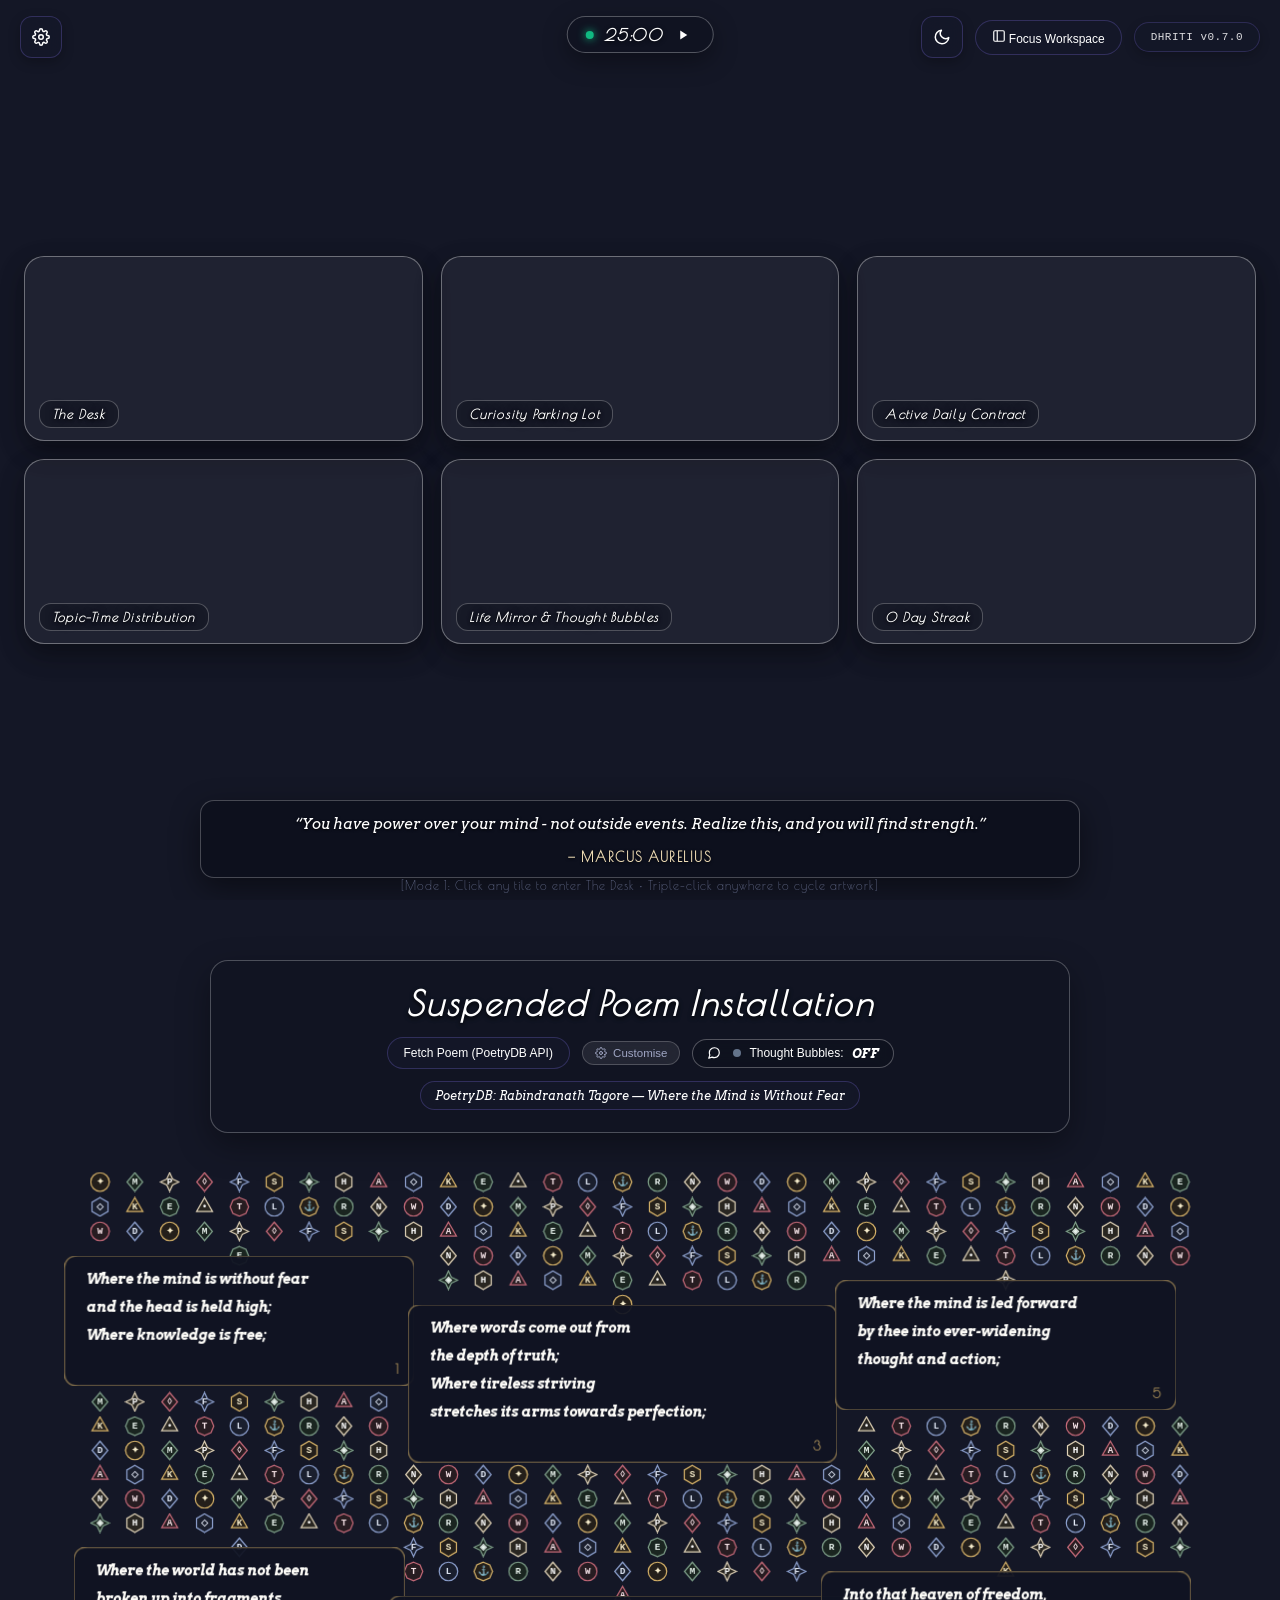
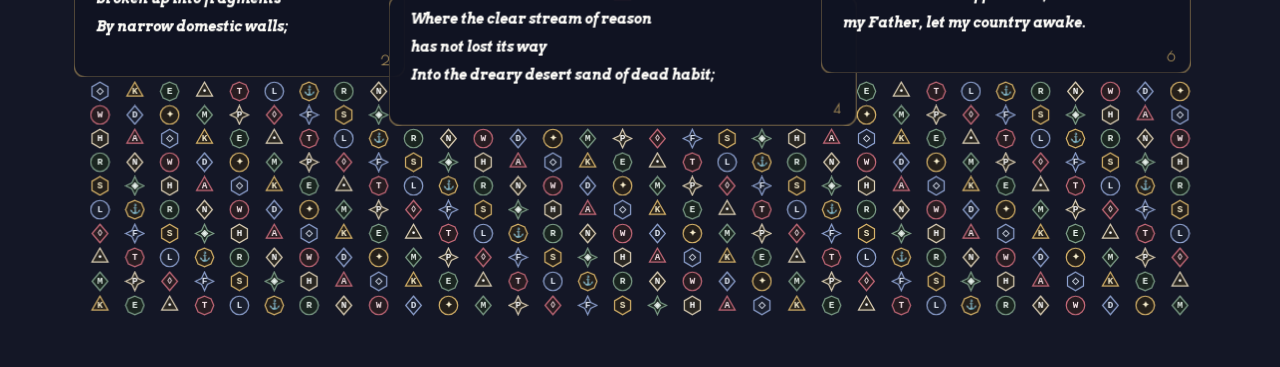
==== commit aab18e71: "fix(vidura): filter videos out of interactive instruments and render YouTube thumbnails" ====
--- a/dashboard/index.html
+++ b/dashboard/index.html
@@ -705,15 +705,18 @@
                 </div>
               </div>
               <div id="vidura-recall-revealed-view" style="display: none; margin-top: 8px;">
-                <div class="capsule-box" style="margin-bottom: 12px; border-left: 3px solid #00b894;">
-                  <div class="capsule-key" id="vidura-revealed-status" style="color: #00b894; font-weight: 600;">Item Unlocked</div>
-                  <div class="capsule-value" id="vidura-revealed-title" style="font-size: 14.5px; font-weight: 600; margin-bottom: 4px;"></div>
-                  <div id="vidura-revealed-desc" style="font-size: 12px; opacity: 0.8; margin-bottom: 8px;"></div>
-                  <div style="display: flex; gap: 10px; align-items: center; flex-wrap: wrap;">
-                    <a href="#" target="_blank" class="btn-primary btn-sm" id="vidura-revealed-link" style="text-decoration: none; display: inline-flex; align-items: center; gap: 6px;">
-                      Open Original Resource
-                    </a>
-                    <span id="vidura-revealed-meta" style="font-size: 11px; opacity: 0.6;"></span>
+                <div class="capsule-box" style="margin-bottom: 12px; border-left: 3px solid #00b894; display: flex; gap: 14px; align-items: flex-start;">
+                  <img id="vidura-revealed-thumb" src="" alt="Thumbnail" style="width: 140px; height: 80px; object-fit: cover; border-radius: 8px; display: none; border: 1px solid rgba(255, 255, 255, 0.1); flex-shrink: 0;">
+                  <div style="flex: 1; min-width: 0;">
+                    <div class="capsule-key" id="vidura-revealed-status" style="color: #00b894; font-weight: 600;">Item Unlocked</div>
+                    <div class="capsule-value" id="vidura-revealed-title" style="font-size: 14.5px; font-weight: 600; margin-bottom: 4px;"></div>
+                    <div id="vidura-revealed-desc" style="font-size: 12px; opacity: 0.8; margin-bottom: 8px;"></div>
+                    <div style="display: flex; gap: 10px; align-items: center; flex-wrap: wrap;">
+                      <a href="#" target="_blank" class="btn-primary btn-sm" id="vidura-revealed-link" style="text-decoration: none; display: inline-flex; align-items: center; gap: 6px;">
+                        Open Original Resource
+                      </a>
+                      <span id="vidura-revealed-meta" style="font-size: 11px; opacity: 0.6;"></span>
+                    </div>
                   </div>
                 </div>
               </div>
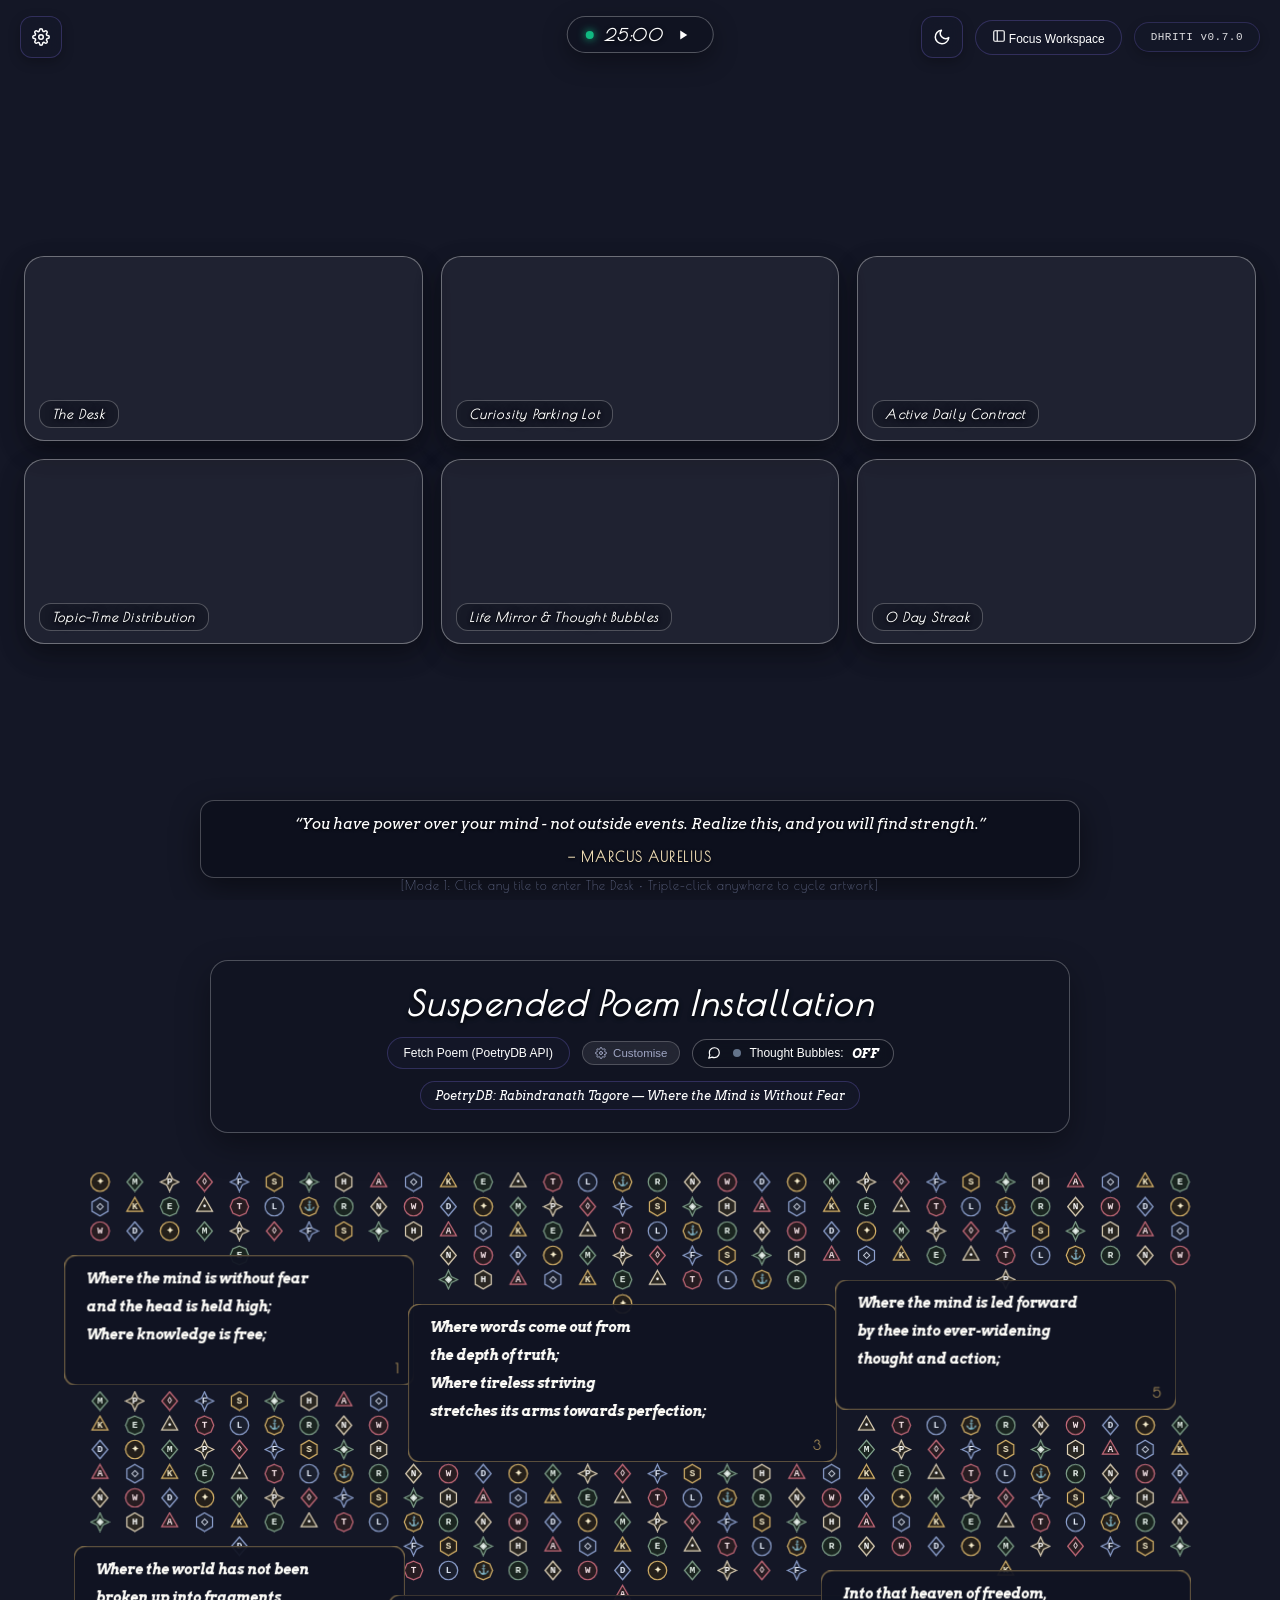
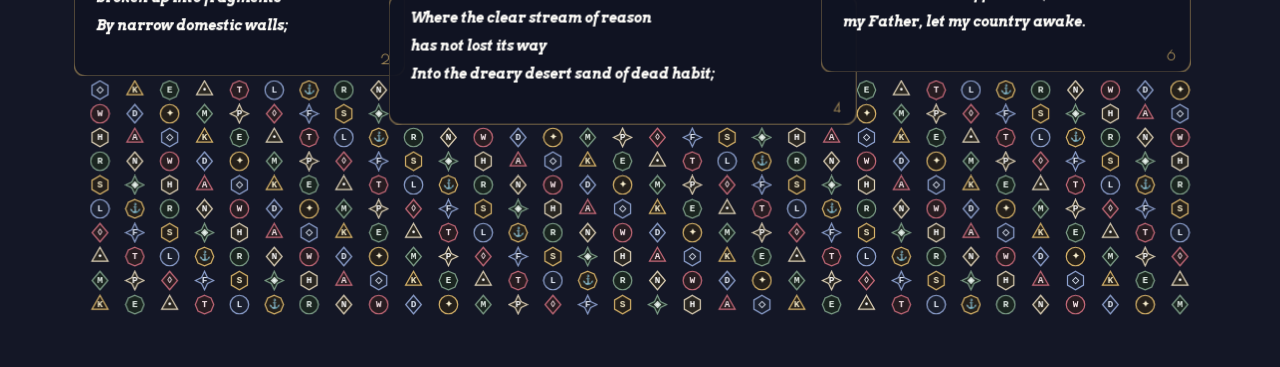
==== commit d4f9977c: "fix(ui): remove hardcoded agent placeholder tasks and dynamically sync return anchor" ====
--- a/dashboard/index.html
+++ b/dashboard/index.html
@@ -90,11 +90,11 @@
             </div>
             <div class="capsule-box" style="margin-bottom: 6px;">
               <div class="capsule-key">Next Concrete Step</div>
-              <div class="capsule-value" id="tile-anchor-next">Finalize tactile Lego texture projection and app shell routing.</div>
+              <div class="capsule-value" id="tile-anchor-next">Awaiting daily contract seal</div>
             </div>
             <div class="capsule-box">
               <div class="capsule-key">Active Blocker</div>
-              <div class="capsule-value" id="tile-anchor-blocker">None detected. Sovereign execution path unobstructed.</div>
+              <div class="capsule-value" id="tile-anchor-blocker">None recorded</div>
             </div>
           </div>
         </div>
@@ -134,17 +134,8 @@
               <span class="widget-title">Active Daily Contract</span>
               <span class="widget-badge success">3 Targets</span>
             </div>
-            <div class="metric-row" style="margin-bottom: 4px;">
-              <span class="metric-label">Tactile Lego Projection</span>
-              <span class="card-badge success">machine_check</span>
-            </div>
-            <div class="metric-row" style="margin-bottom: 4px;">
-              <span class="metric-label">Modern App Shell</span>
-              <span class="card-badge success">pytest_pass</span>
-            </div>
-            <div class="metric-row">
-              <span class="metric-label">Life Mirror Thought Bubbles</span>
-              <span class="card-badge info">browser_verify</span>
+            <div id="tile-targets-list" style="display: flex; flex-direction: column; gap: 4px; margin-top: 4px;">
+              <div style="font-size: 12px; color: var(--text-dim); padding: 8px 0;">Awaiting daily contract seal.</div>
             </div>
           </div>
         </div>
@@ -576,11 +567,11 @@
             <div class="card-body">
               <div class="capsule-box" style="margin-bottom: 12px;">
                 <div class="capsule-key">Next Concrete Step</div>
-                <div class="capsule-value" id="desk-anchor-next">Finalize tactile Lego texture projection and app shell routing.</div>
+                <div class="capsule-value" id="desk-anchor-next">Awaiting daily contract seal</div>
               </div>
               <div class="capsule-box">
                 <div class="capsule-key">Active Blocker</div>
-                <div class="capsule-value" id="desk-anchor-blocker">None detected. Sovereign execution path unobstructed.</div>
+                <div class="capsule-value" id="desk-anchor-blocker">None recorded</div>
               </div>
             </div>
           </div>
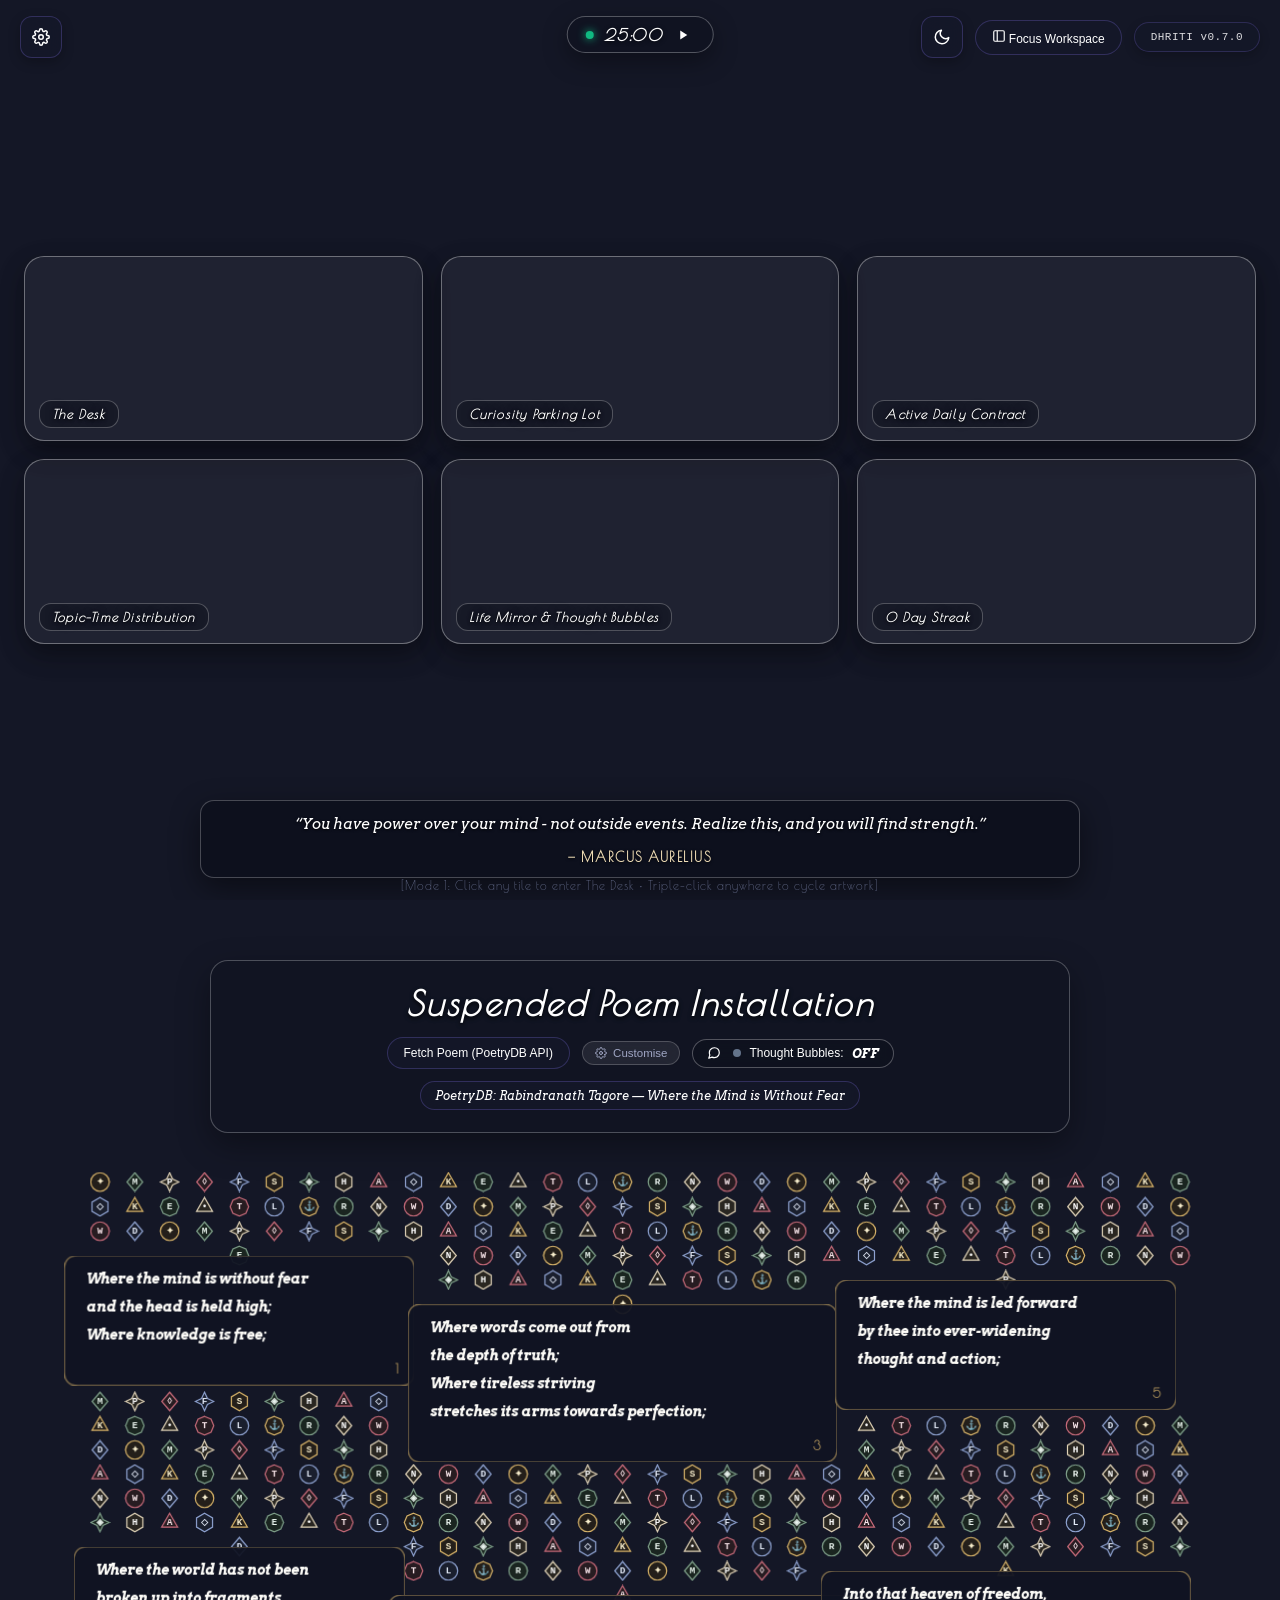
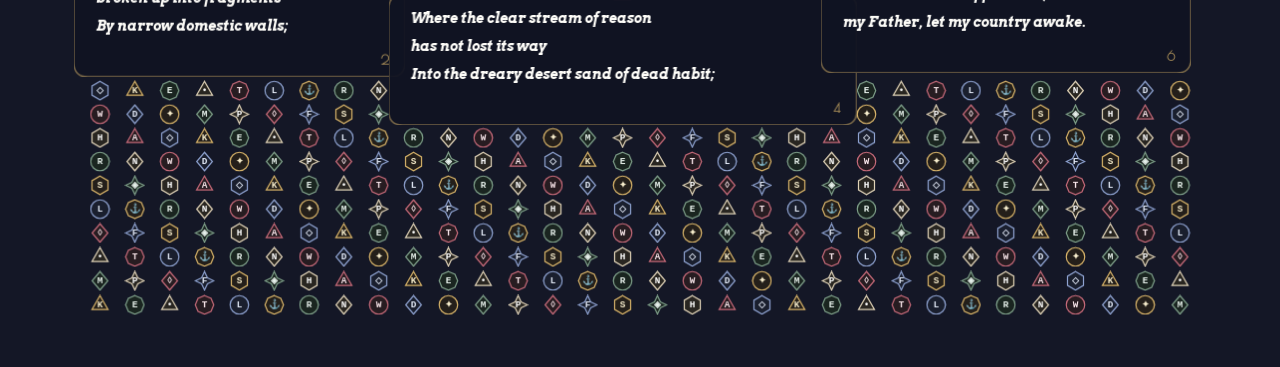
==== commit fd3c94c9: "fix(gallery): enable custom photo set deletion, inspector upload affordances, and zero-lag backgroun" ====
--- a/dashboard/index.html
+++ b/dashboard/index.html
@@ -1474,7 +1474,8 @@
                 <span class="gallery-count-pill" id="art-sets-count-pill">1 collection</span>
                 <span class="gallery-active-set-indicator" id="gallery-active-set-label" style="font-size: 12.5px; color: var(--accent-primary);">Active Set: Curated Museum Masterpieces</span>
               </div>
-              <div class="gallery-toolbar-right">
+              <div class="gallery-toolbar-right" style="display: flex; gap: 8px;">
+                <button type="button" class="btn-primary btn-sm" id="btn-create-new-set">＋ New Collection</button>
                 <button type="button" class="btn-sec btn-sm" id="btn-refresh-gallery" title="Sync local gallery from disk">Sync Gallery</button>
               </div>
             </div>
@@ -1492,7 +1493,9 @@
                     <p class="set-inspector-count" id="set-inspector-count">0 artworks</p>
                   </div>
                   <div class="set-inspector-header-actions">
+                    <button type="button" class="btn-sec btn-sm" id="btn-inspector-add-photos">＋ Add Photos</button>
                     <button type="button" class="btn-primary btn-sm" id="btn-use-inspected-set">Use Set as Wallpaper Pool</button>
+                    <button type="button" class="btn-sec btn-sm btn-danger" id="btn-inspector-delete-set" style="display: none;">Delete Collection</button>
                     <button type="button" class="icon-btn modal-close-btn" id="btn-close-inspector">✕</button>
                   </div>
                 </div>
--- a/dashboard/style.css
+++ b/dashboard/style.css
@@ -11,6 +11,13 @@
   font-weight: 100 900;
   font-style: normal;
   font-display: swap;
+}
+
+:root {
+  /* Live Underlay Controls (Bright & Crystal Clear by default: 0px blur) */
+  --dash-bg-brightness: 1;
+  --dash-bg-blur: 0px;
+  --dash-bg-opacity: 1;
 }
 
 :root, body.theme-dark {
@@ -57,11 +64,6 @@
   --badge-color: #c4bbf0;
   --progress-fill: linear-gradient(90deg, #6c5ce7, #8b78f6);
 
-  /* Live Underlay Controls (Bright & Crystal Clear by default: 0px blur) */
-  --dash-bg-brightness: 1;
-  --dash-bg-blur: 0px;
-  --dash-bg-opacity: 1;
-
   --glass-bg: rgba(20, 24, 42, 0.80);
   --glass-border: rgba(139, 120, 246, 0.25);
   --modal-bg: #1b1f35;
@@ -116,10 +118,6 @@
   --badge-bg: rgba(0, 184, 148, 0.12);
   --badge-color: #00b894;
   --progress-fill: linear-gradient(90deg, #00b894, #06b6d4);
-
-  --dash-bg-brightness: 1;
-  --dash-bg-blur: 0px;
-  --dash-bg-opacity: 1;
 
   --glass-bg: rgba(255, 255, 255, 0.88);
   --glass-border: rgba(226, 232, 240, 0.9);
@@ -192,7 +190,8 @@
   pointer-events: none;
   opacity: var(--dash-bg-opacity, 1);
   filter: blur(var(--dash-bg-blur, 0px)) brightness(var(--dash-bg-brightness, 1));
-  transition: opacity 0.5s ease, filter 0.5s ease;
+  transition: opacity 0.12s ease, filter 0.12s ease;
+  will-change: filter, opacity;
 }
 
 body.mode-dashboard .painting-canvas-underlay {
